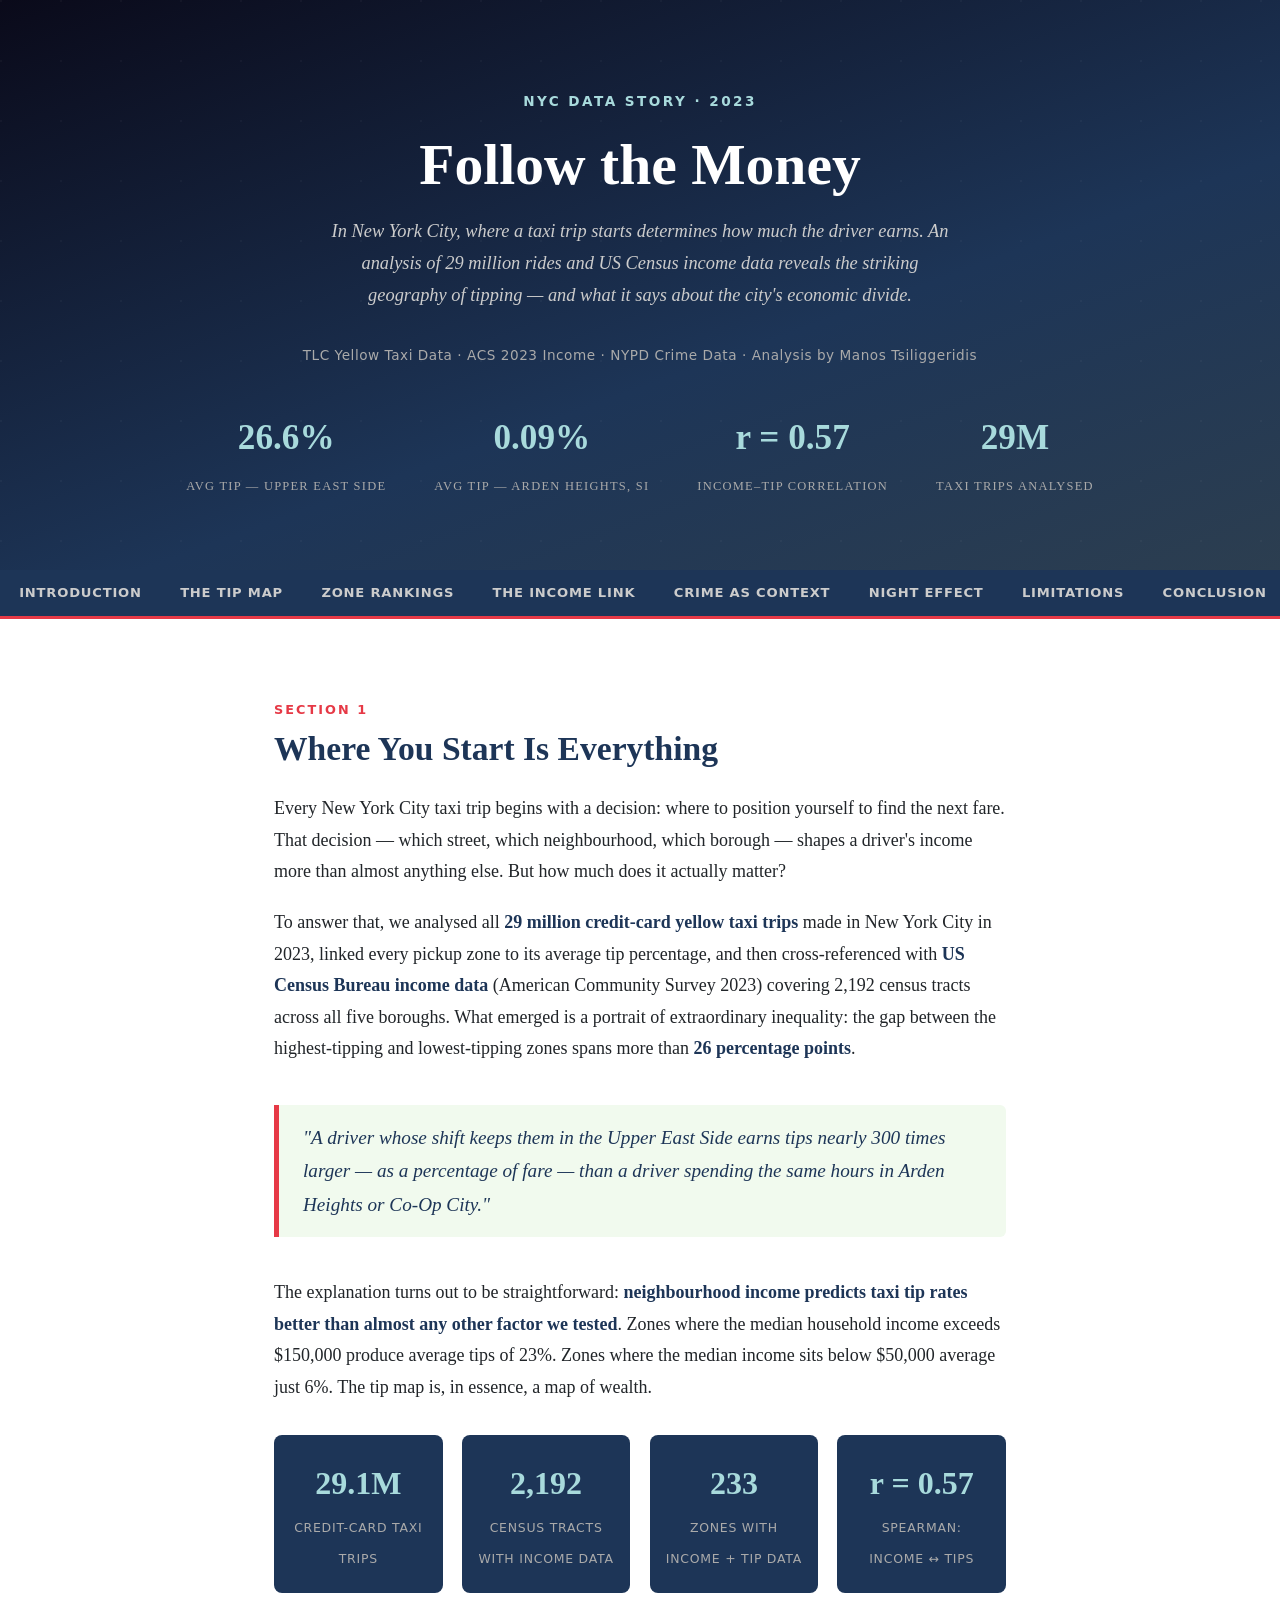
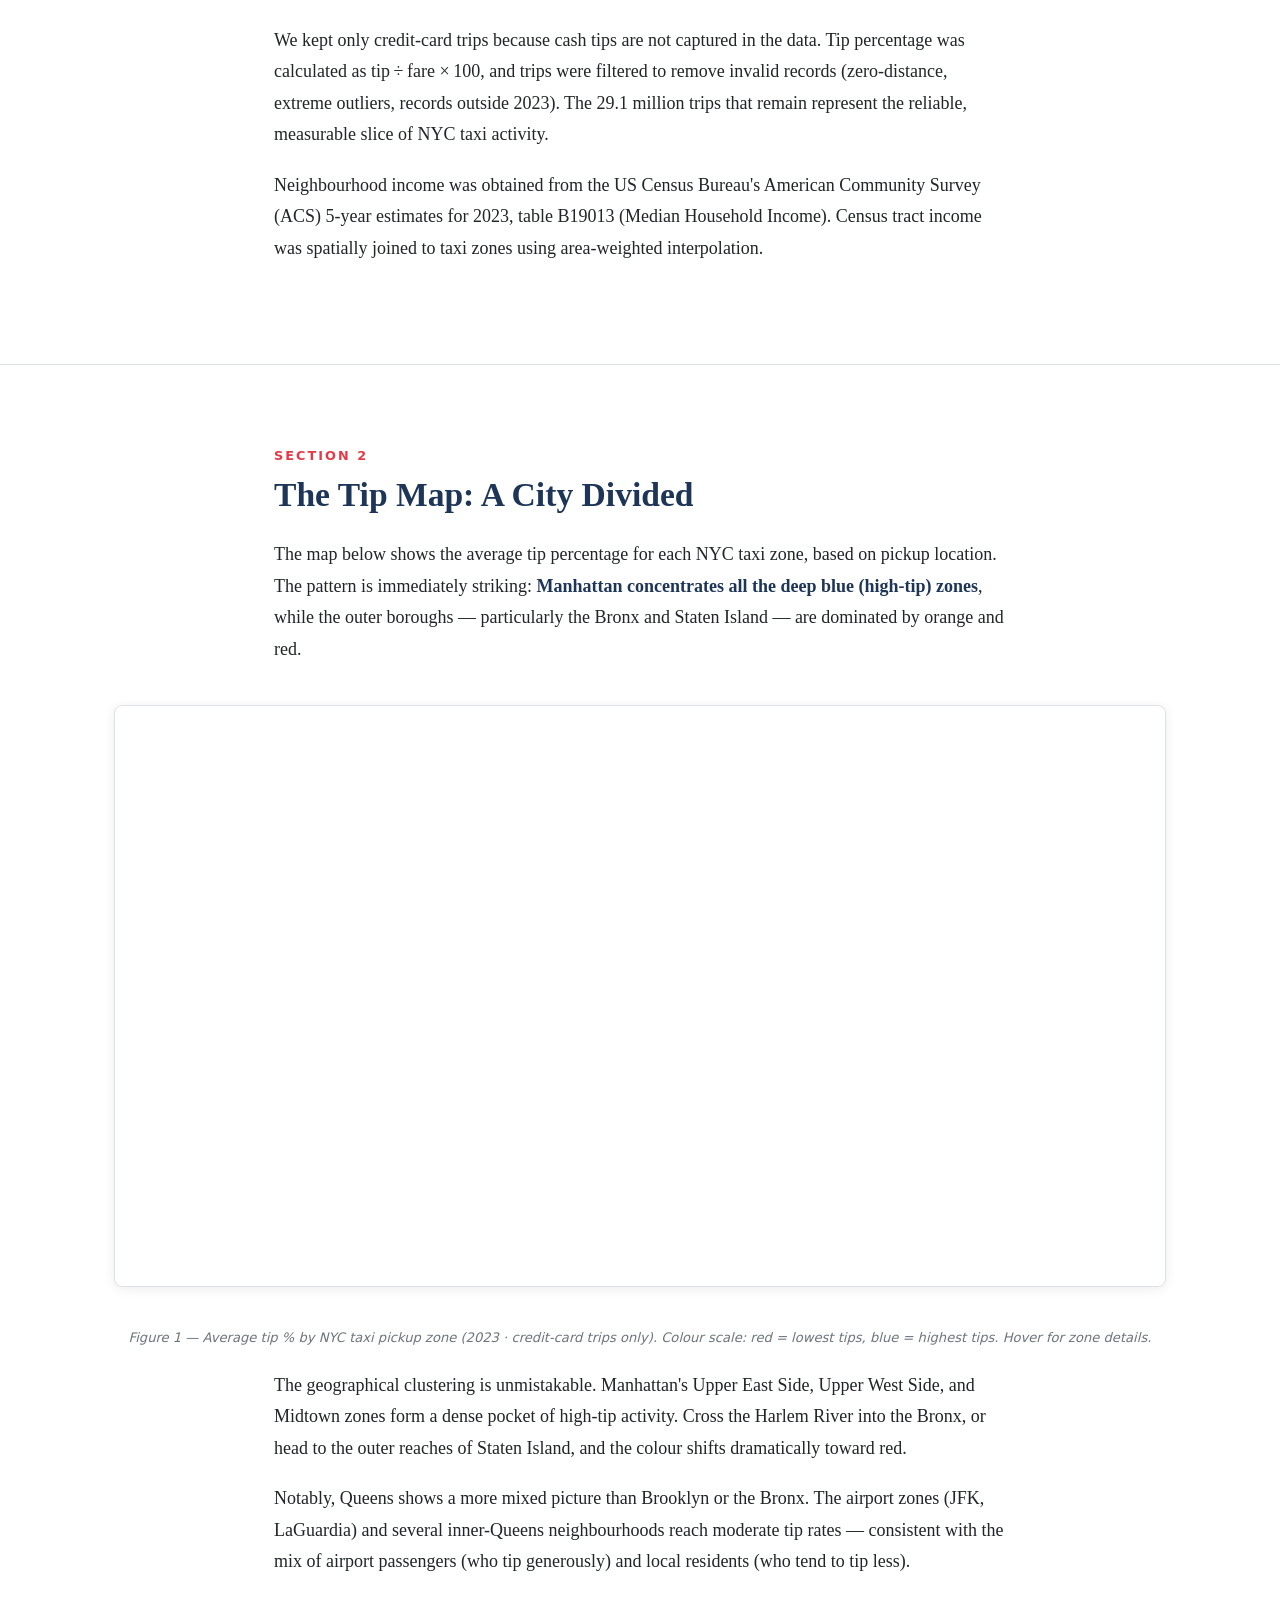
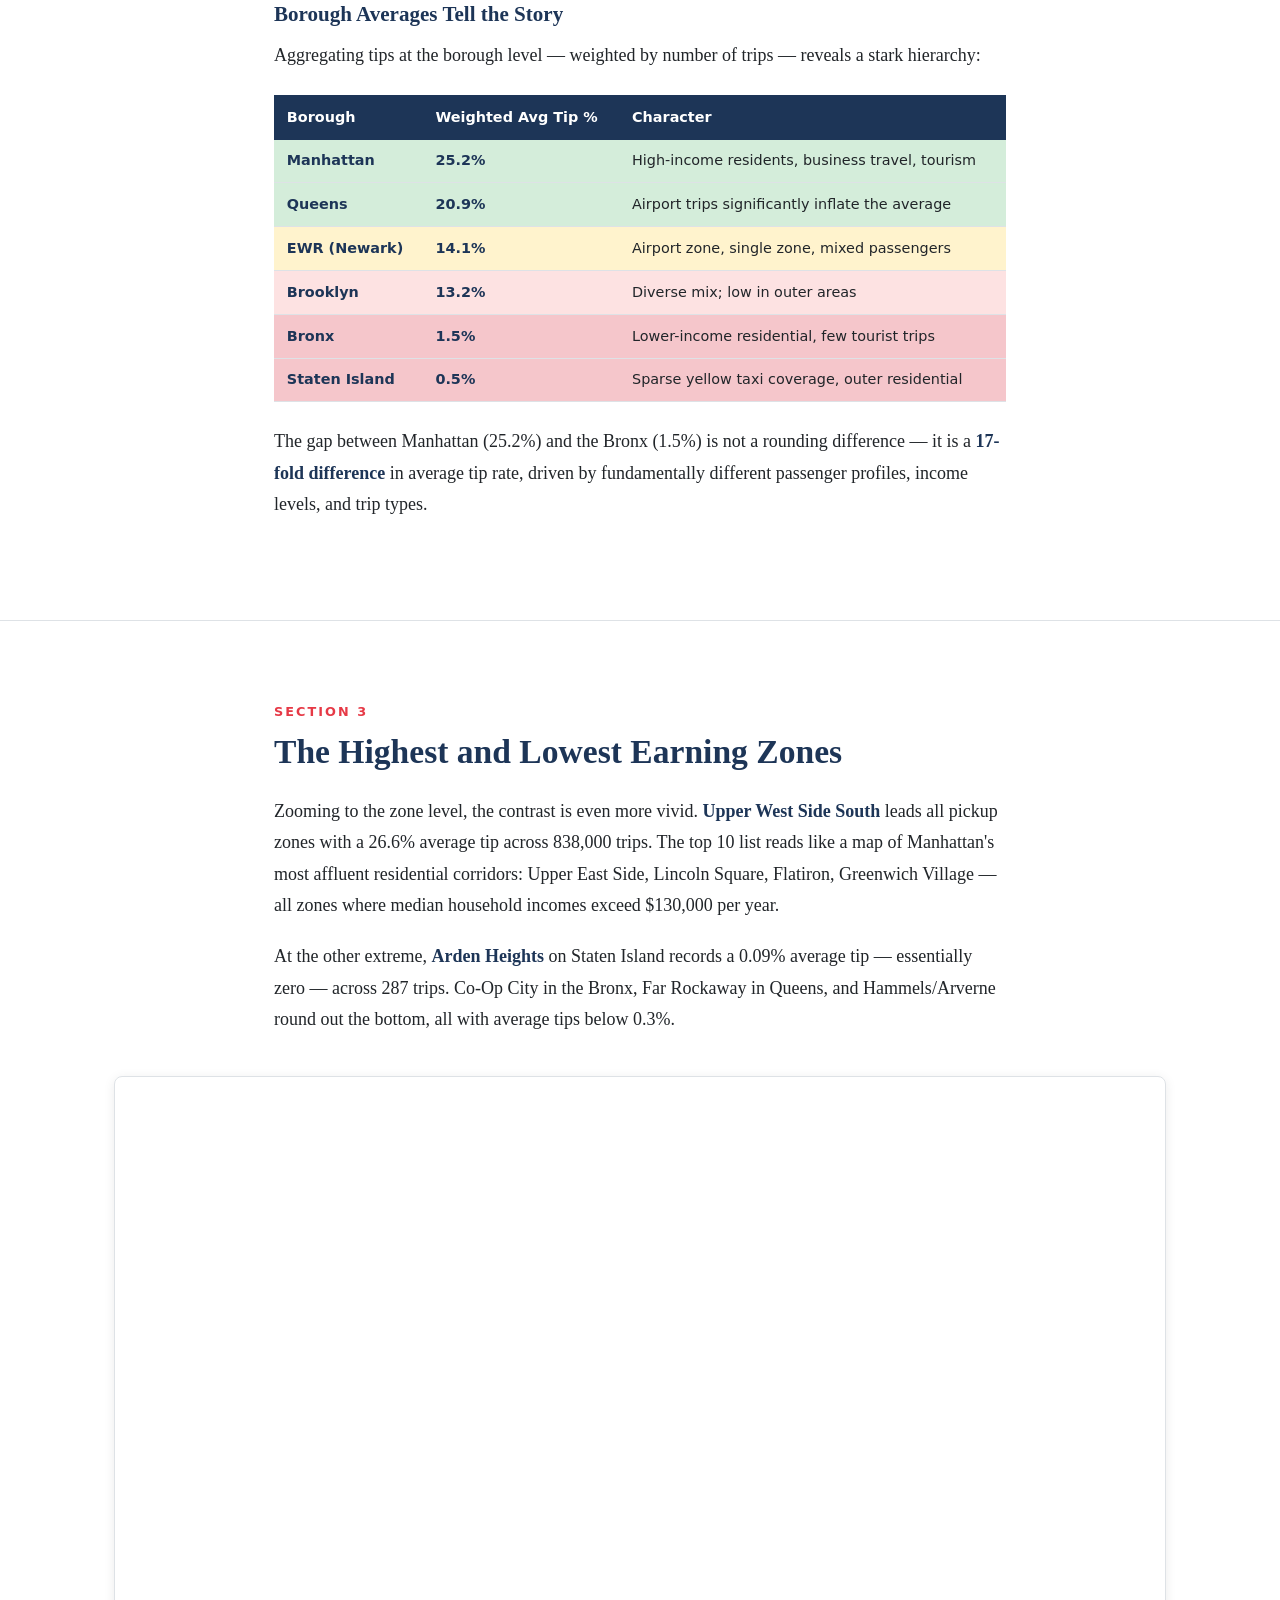
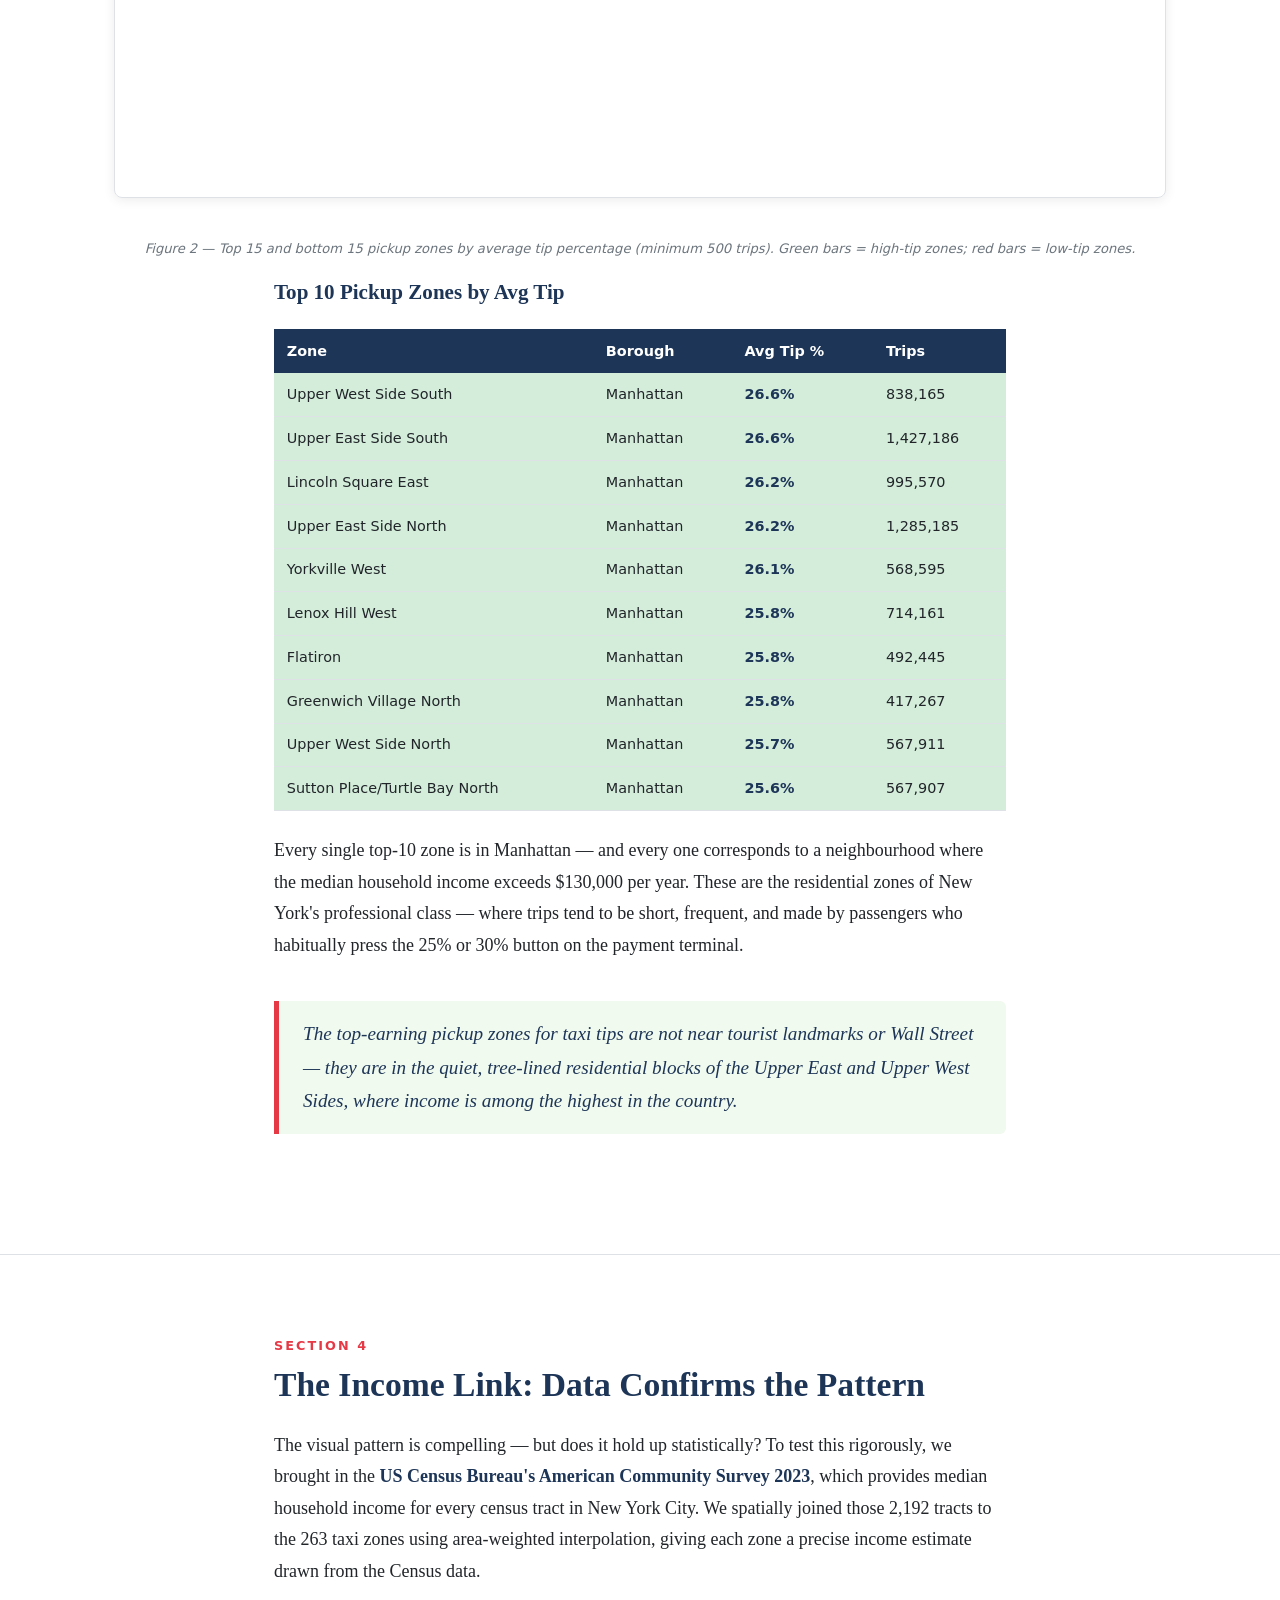
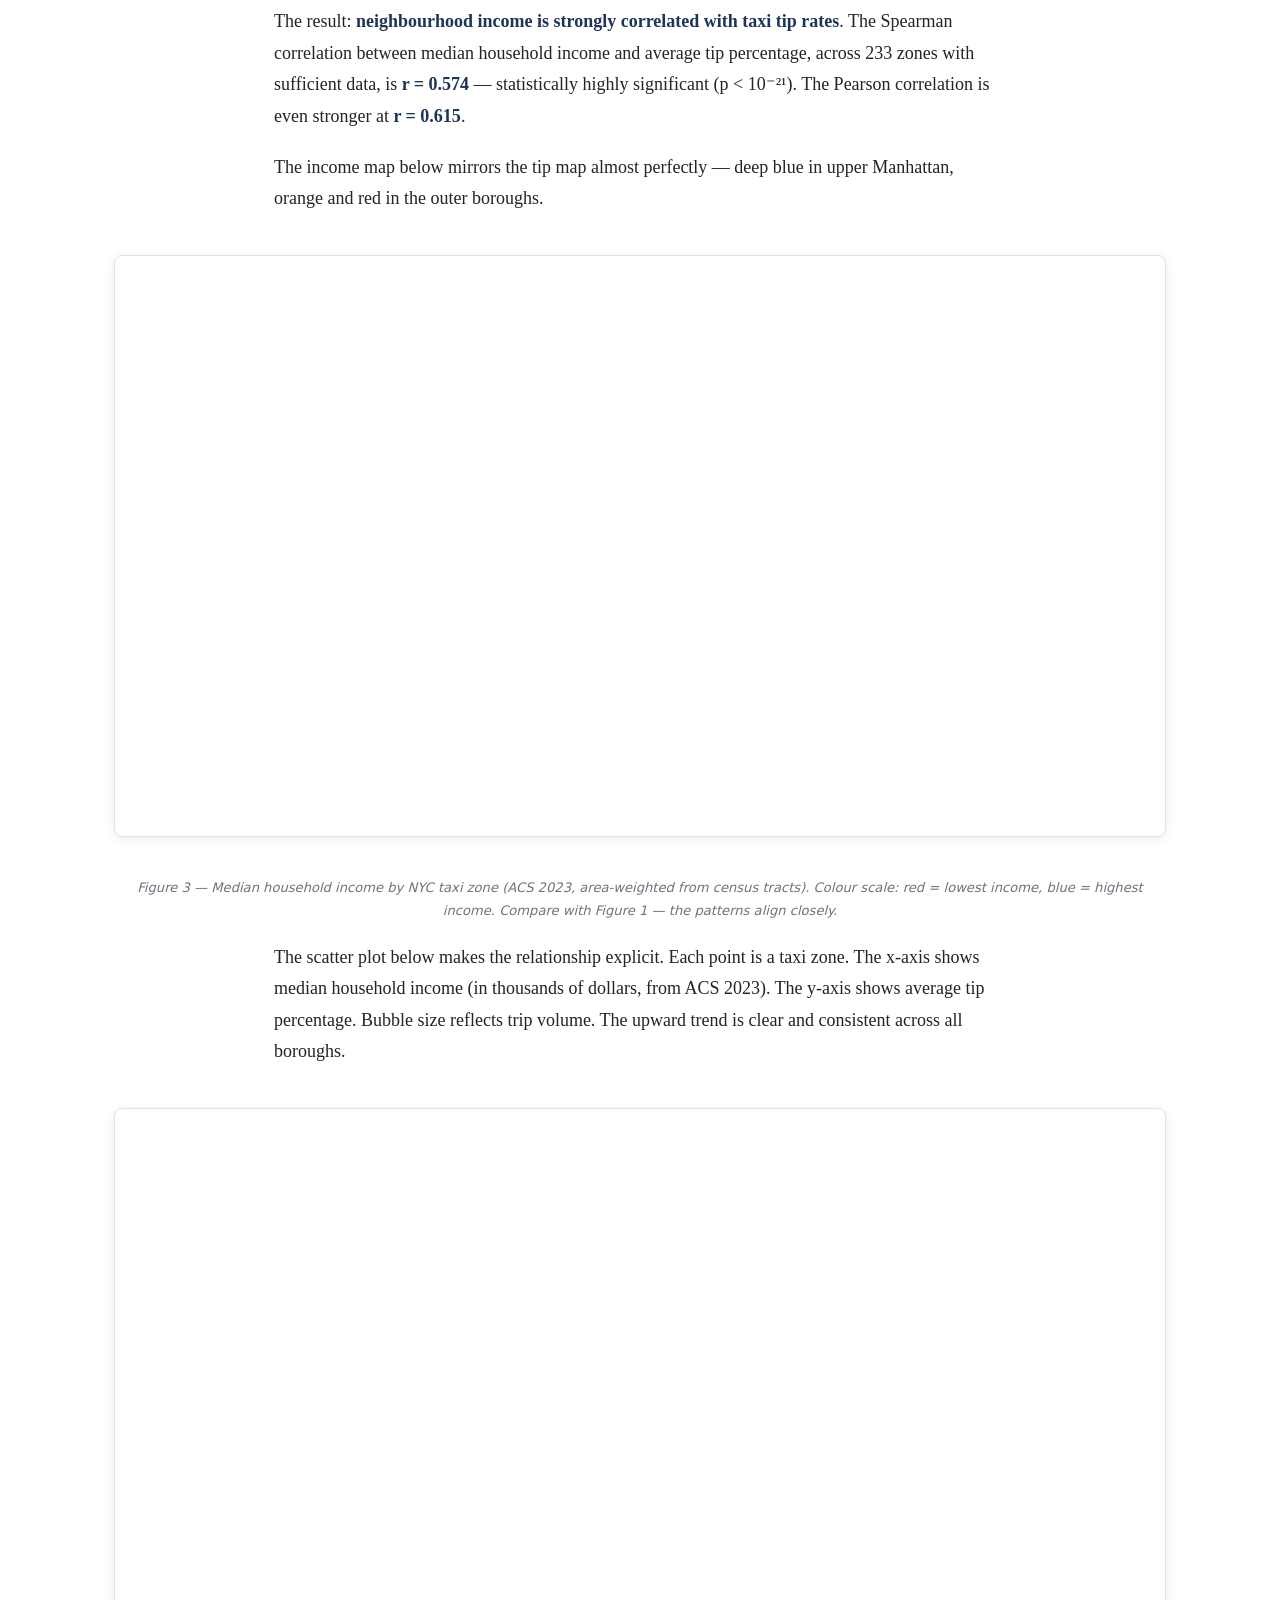
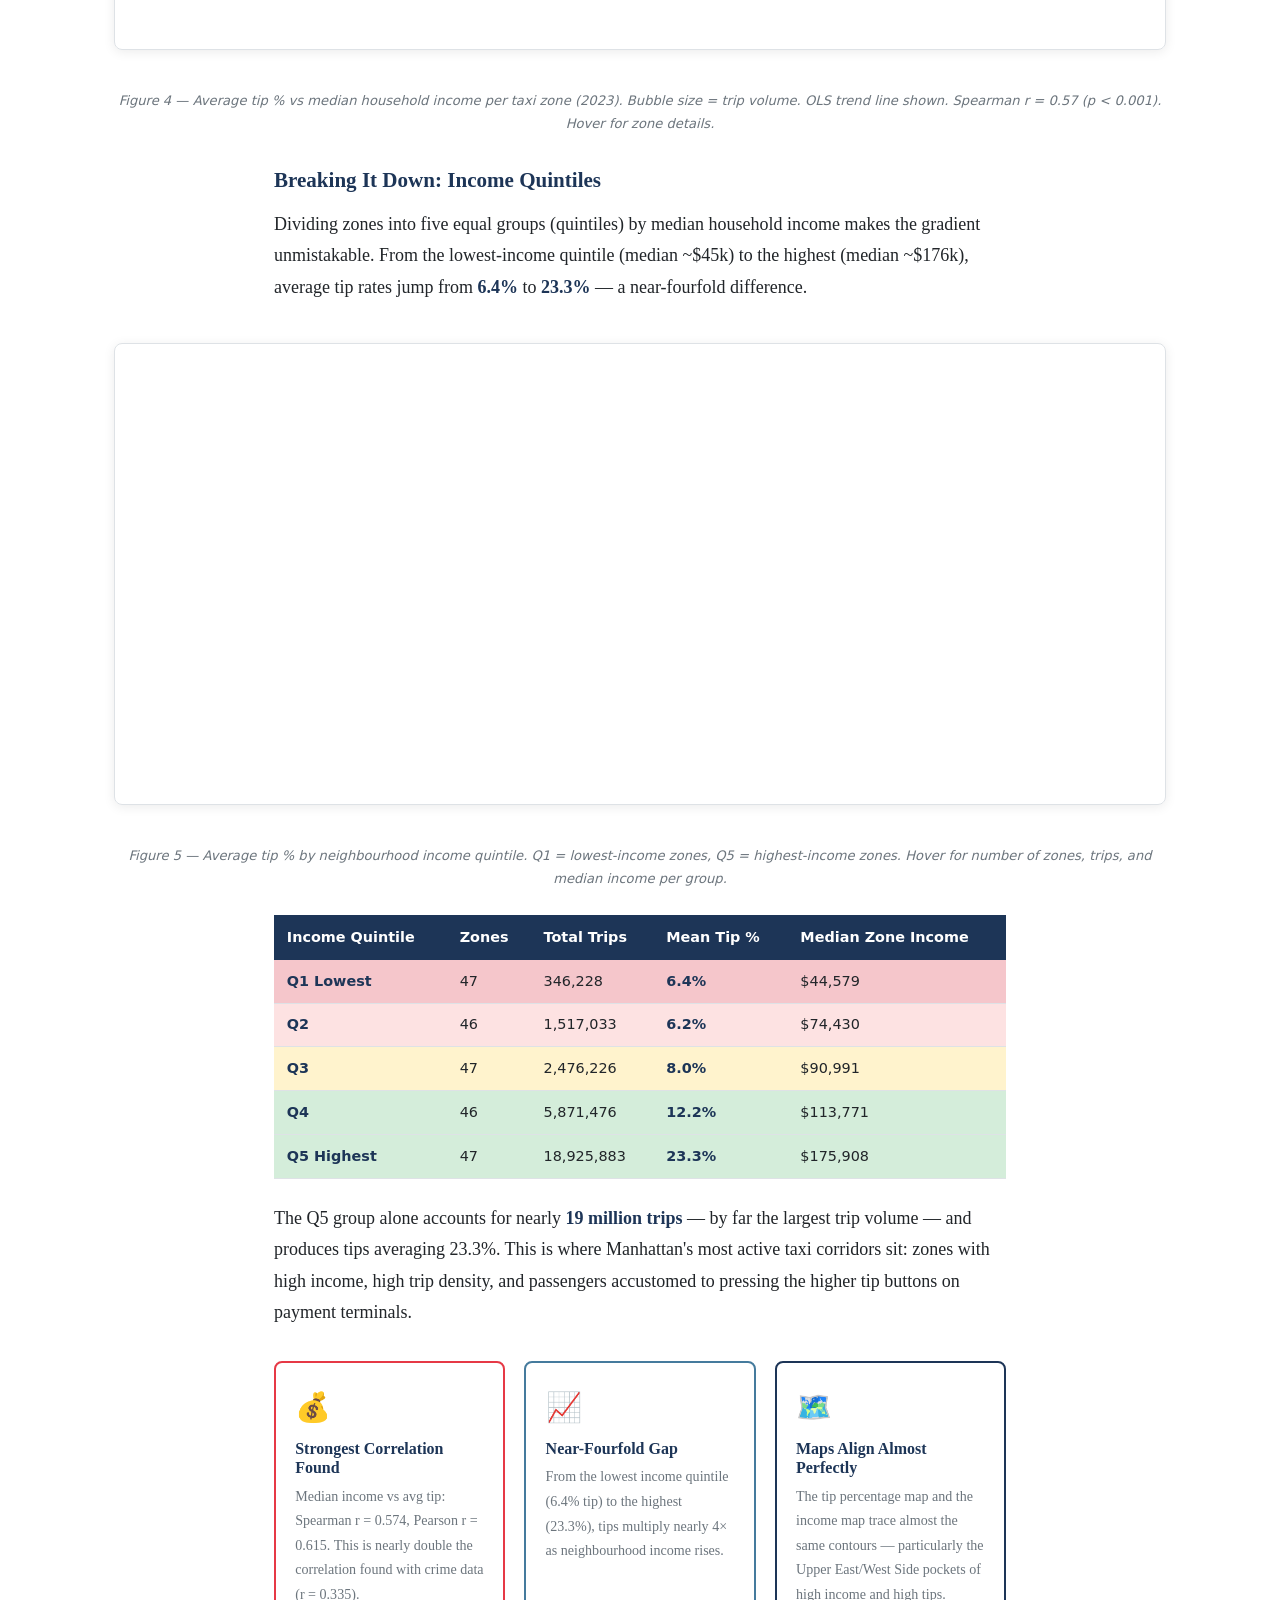
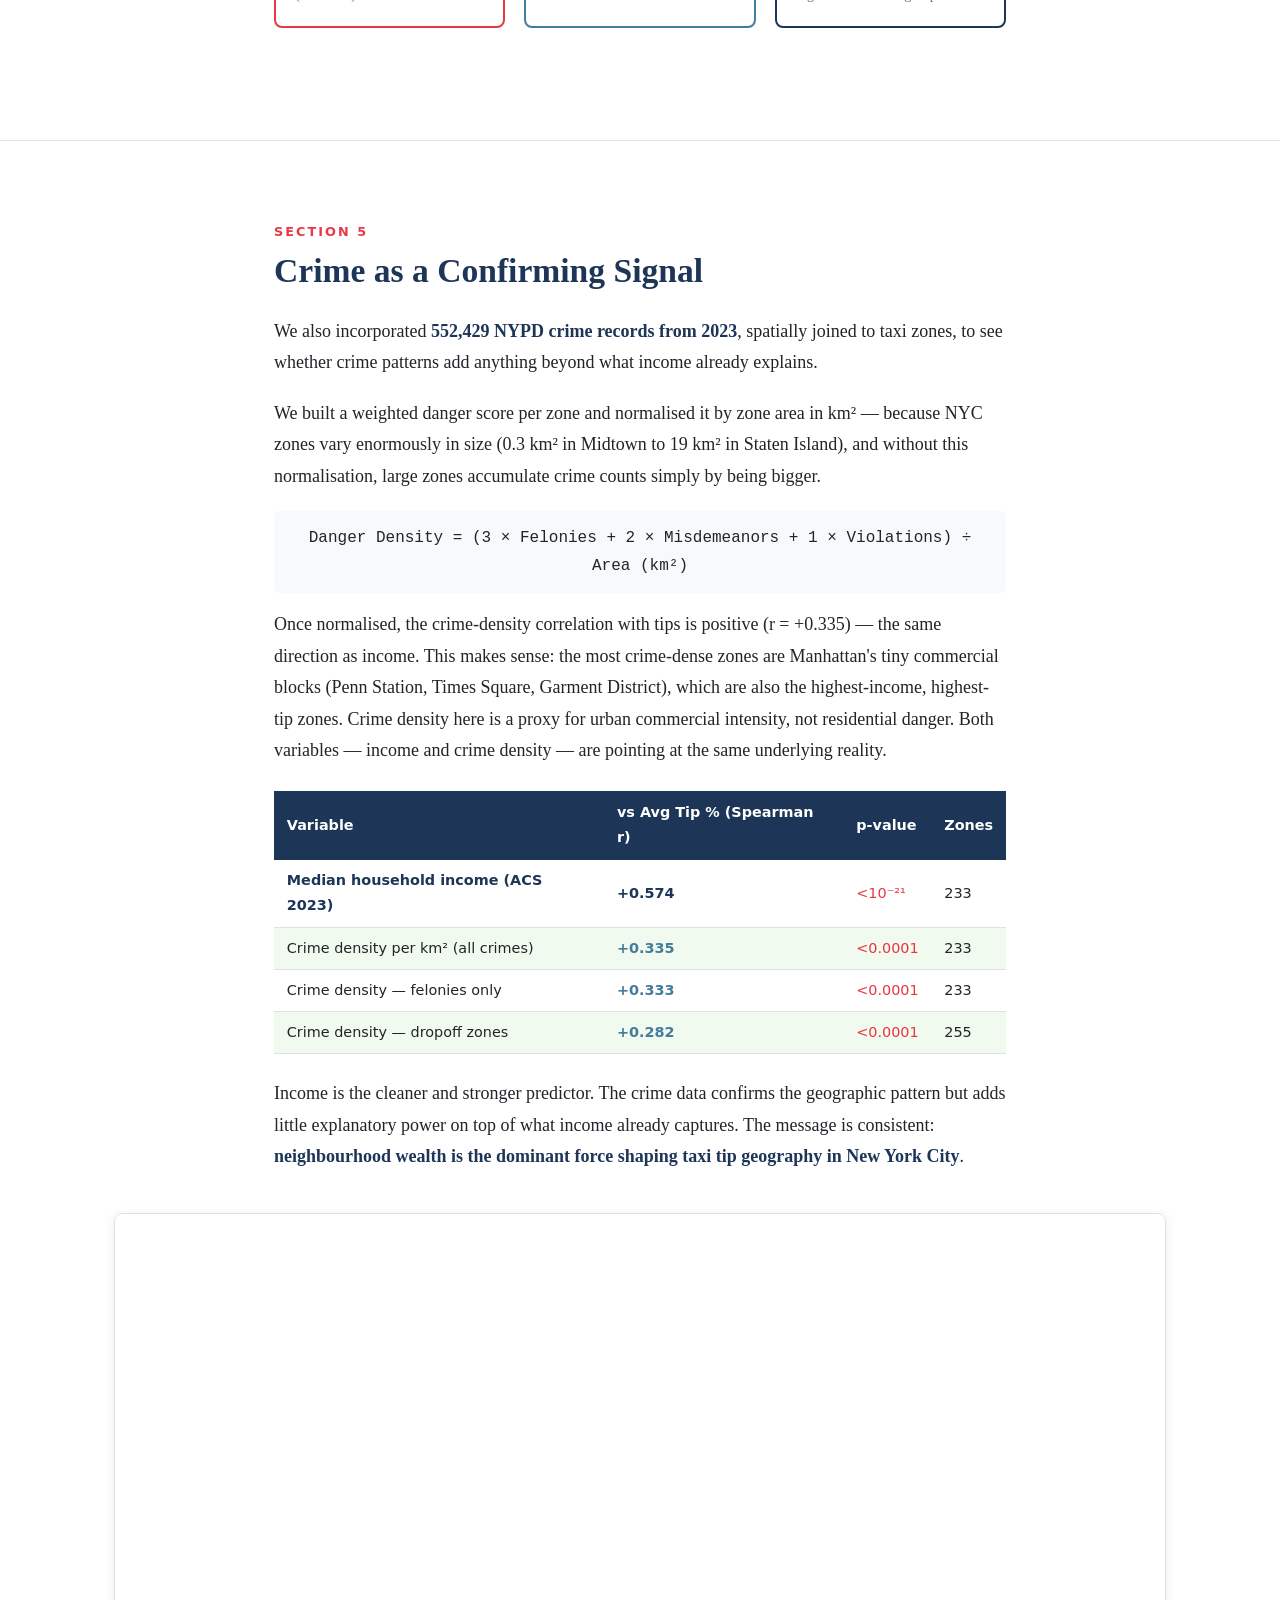
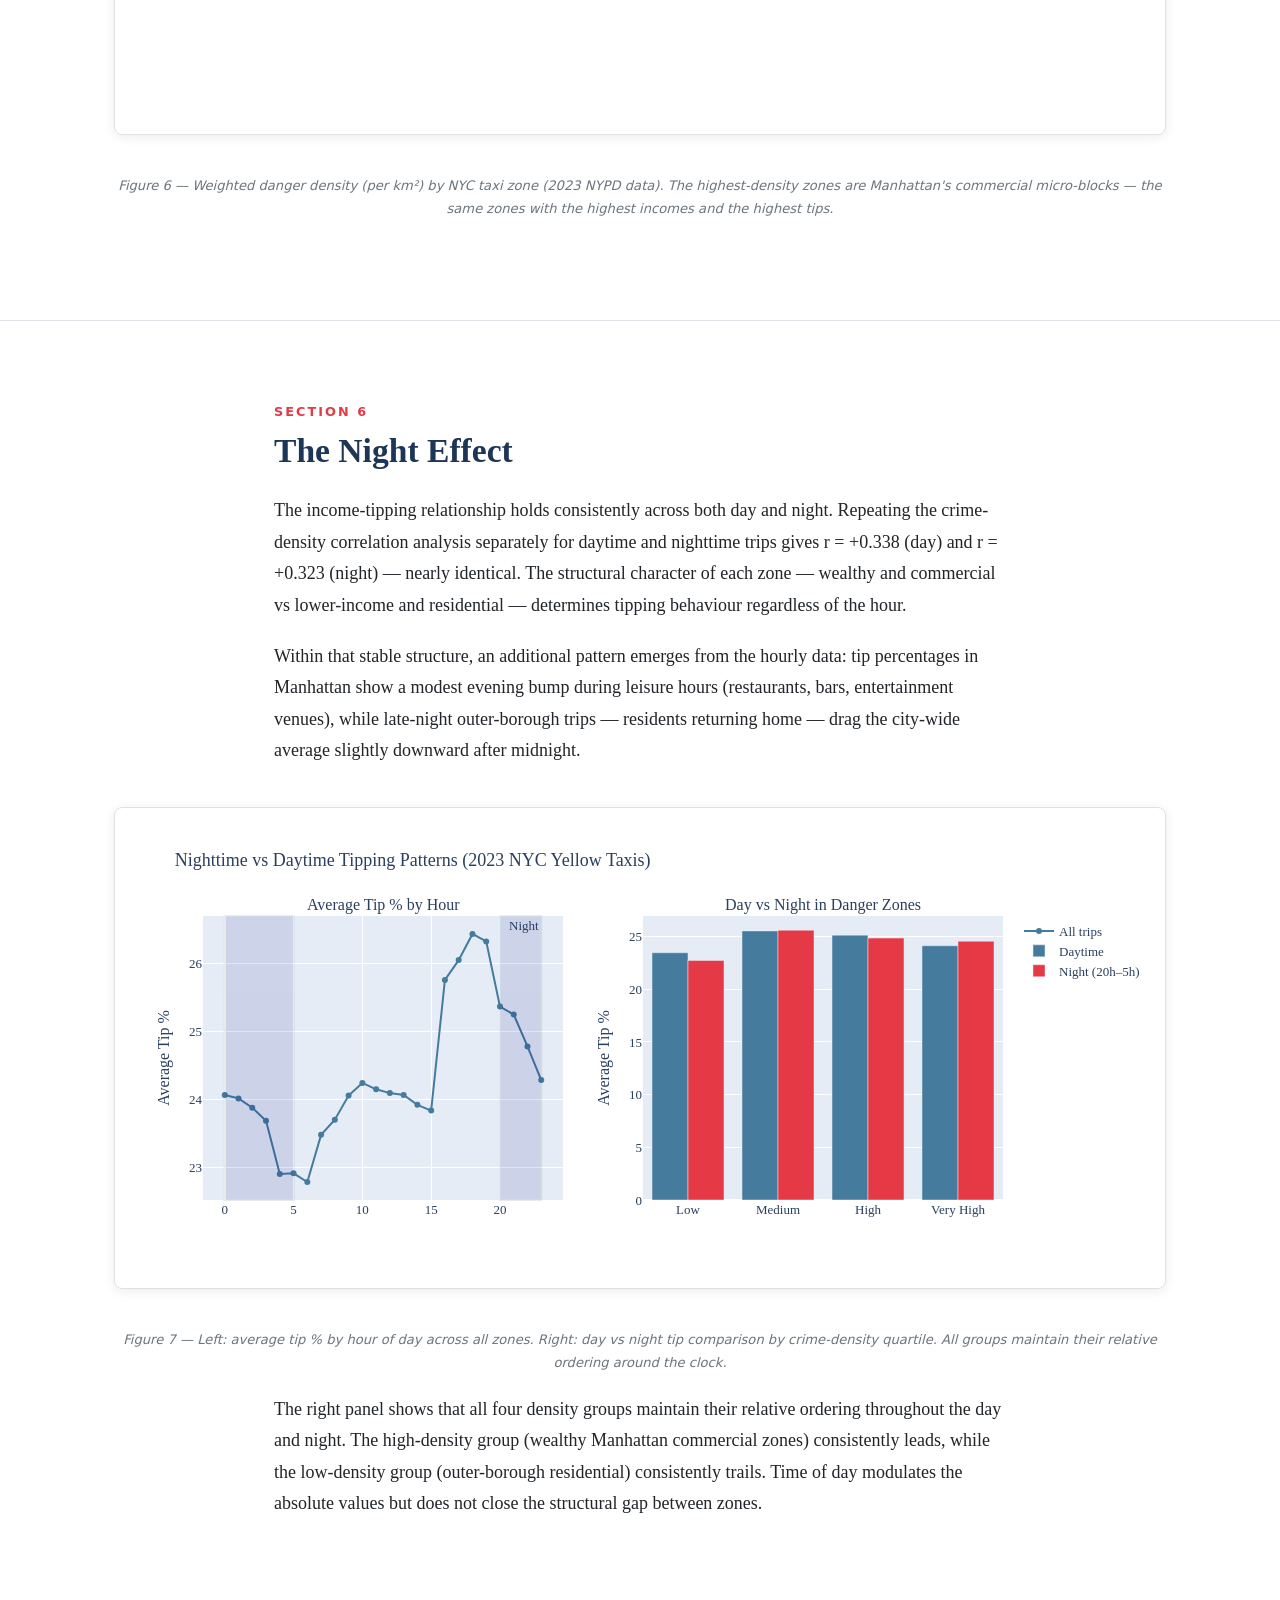
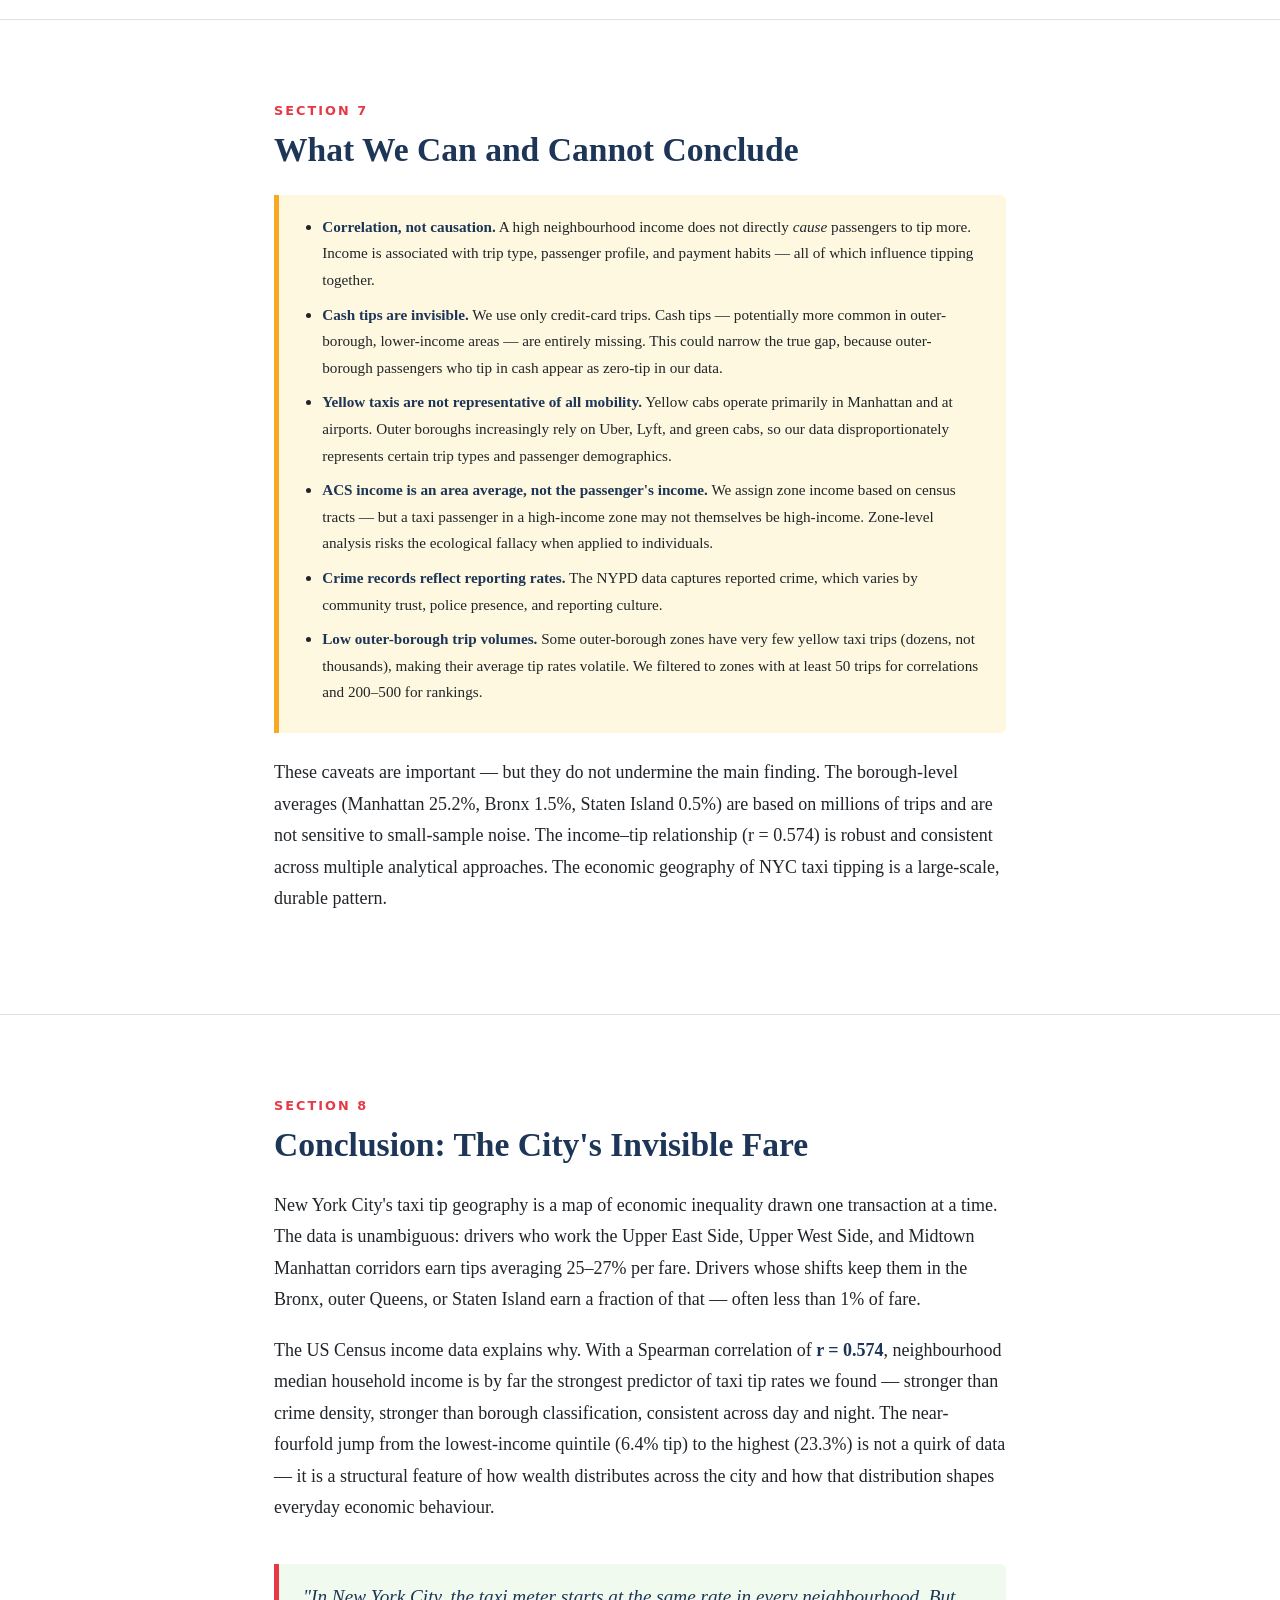
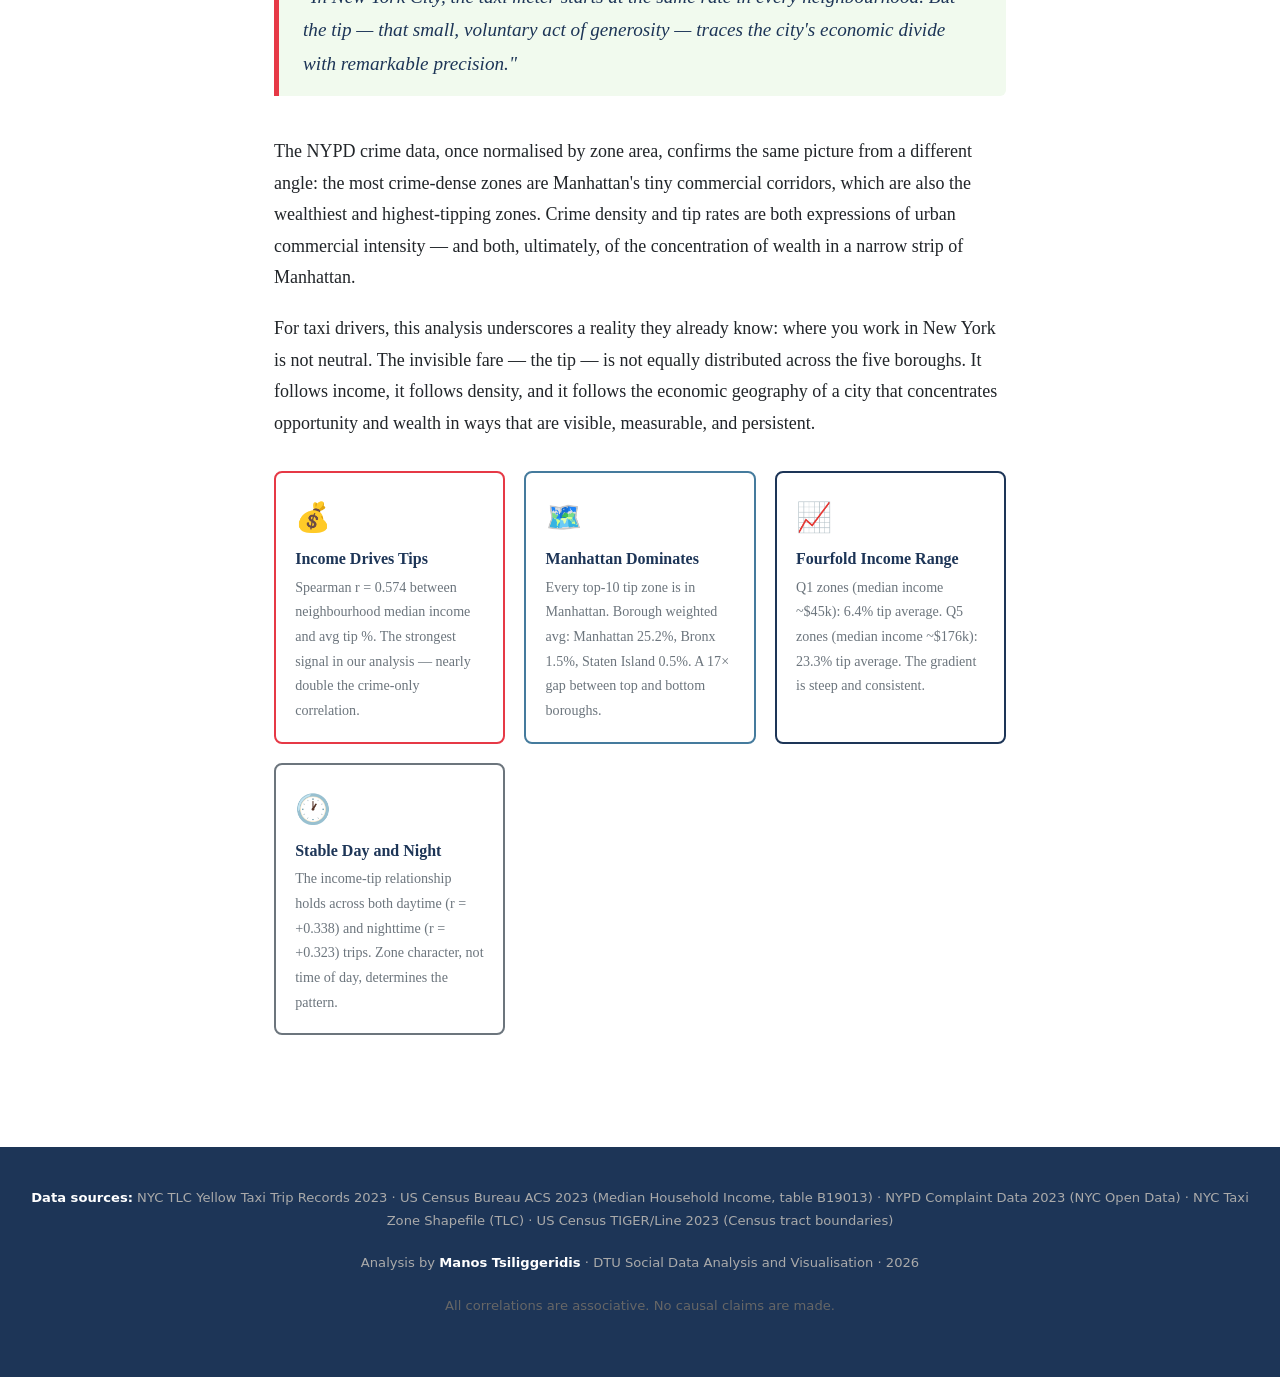
==== index.html @ 26908351 "finishing" ====
<!DOCTYPE html>
<html lang="en">
<head>
  <meta charset="UTF-8">
  <meta name="viewport" content="width=device-width, initial-scale=1.0">
  <title>Follow the Money — NYC Taxi Tip Geography 2023</title>
  <link rel="stylesheet" href="style.css">
</head>
<body>

<!-- ══ HERO ══════════════════════════════════════════════════════════ -->
<header class="hero">
  <p class="hero-kicker">NYC Data Story · 2023</p>
  <h1>Follow the Money</h1>
  <p class="subtitle">
    In New York City, where a taxi trip starts determines how much the driver earns.
    An analysis of 29 million rides and US Census income data reveals the striking
    geography of tipping — and what it says about the city's economic divide.
  </p>
  <p class="hero-meta">TLC Yellow Taxi Data · ACS 2023 Income · NYPD Crime Data · Analysis by Manos Tsiliggeridis</p>

  <div class="hero-stats">
    <div class="hero-stat">
      <span class="num">26.6%</span>
      <span class="lbl">Avg tip — Upper East Side</span>
    </div>
    <div class="hero-stat">
      <span class="num">0.09%</span>
      <span class="lbl">Avg tip — Arden Heights, SI</span>
    </div>
    <div class="hero-stat">
      <span class="num">r = 0.57</span>
      <span class="lbl">Income–tip correlation</span>
    </div>
    <div class="hero-stat">
      <span class="num">29M</span>
      <span class="lbl">Taxi trips analysed</span>
    </div>
  </div>
</header>

<!-- ══ NAVIGATION ════════════════════════════════════════════════════ -->
<nav>
  <a href="#intro">Introduction</a>
  <a href="#tipmap">The Tip Map</a>
  <a href="#rankings">Zone Rankings</a>
  <a href="#income">The Income Link</a>
  <a href="#crime">Crime as Context</a>
  <a href="#night">Night Effect</a>
  <a href="#caveats">Limitations</a>
  <a href="#conclusion">Conclusion</a>
</nav>

<!-- ══ SECTION 1 · INTRODUCTION ══════════════════════════════════════ -->
<section id="intro">
  <div class="container">
    <p class="section-label">Section 1</p>
    <h2 class="section-title">Where You Start Is Everything</h2>

    <p>
      Every New York City taxi trip begins with a decision: where to position
      yourself to find the next fare. That decision — which street, which
      neighbourhood, which borough — shapes a driver's income more than almost
      anything else. But how much does it actually matter?
    </p>
    <p>
      To answer that, we analysed all <strong>29 million credit-card yellow
      taxi trips</strong> made in New York City in 2023, linked every pickup
      zone to its average tip percentage, and then cross-referenced with
      <strong>US Census Bureau income data</strong> (American Community Survey 2023)
      covering 2,192 census tracts across all five boroughs. What emerged is
      a portrait of extraordinary inequality: the gap between the highest-tipping
      and lowest-tipping zones spans more than <strong>26 percentage points</strong>.
    </p>

    <div class="pullquote">
      "A driver whose shift keeps them in the Upper East Side earns tips nearly
      300 times larger — as a percentage of fare — than a driver spending the
      same hours in Arden Heights or Co-Op City."
    </div>

    <p>
      The explanation turns out to be straightforward: <strong>neighbourhood
      income predicts taxi tip rates better than almost any other factor we
      tested</strong>. Zones where the median household income exceeds $150,000
      produce average tips of 23%. Zones where the median income sits below
      $50,000 average just 6%. The tip map is, in essence, a map of wealth.
    </p>

    <div class="stat-row">
      <div class="stat-card">
        <span class="val">29.1M</span>
        <span class="desc">Credit-card taxi trips</span>
      </div>
      <div class="stat-card">
        <span class="val">2,192</span>
        <span class="desc">Census tracts with income data</span>
      </div>
      <div class="stat-card">
        <span class="val">233</span>
        <span class="desc">Zones with income + tip data</span>
      </div>
      <div class="stat-card">
        <span class="val">r = 0.57</span>
        <span class="desc">Spearman: income ↔ tips</span>
      </div>
    </div>

    <p>
      We kept only credit-card trips because cash tips are not captured in
      the data. Tip percentage was calculated as tip&thinsp;÷&thinsp;fare ×&thinsp;100,
      and trips were filtered to remove invalid records (zero-distance, extreme
      outliers, records outside 2023). The 29.1 million trips that remain
      represent the reliable, measurable slice of NYC taxi activity.
    </p>
    <p>
      Neighbourhood income was obtained from the US Census Bureau's American
      Community Survey (ACS) 5-year estimates for 2023, table B19013 (Median
      Household Income). Census tract income was spatially joined to taxi zones
      using area-weighted interpolation.
    </p>
  </div>
</section>

<!-- ══ SECTION 2 · THE TIP MAP ════════════════════════════════════════ -->
<section id="tipmap">
  <div class="container">
    <p class="section-label">Section 2</p>
    <h2 class="section-title">The Tip Map: A City Divided</h2>

    <p>
      The map below shows the average tip percentage for each NYC taxi zone,
      based on pickup location. The pattern is immediately striking:
      <strong>Manhattan concentrates all the deep blue (high-tip) zones</strong>,
      while the outer boroughs — particularly the Bronx and Staten Island —
      are dominated by orange and red.
    </p>
  </div>

  <div class="wide-container">
    <div class="viz-wrap">
      <iframe src="visualizations/tip_pct_map.html" height="580" loading="lazy"></iframe>
    </div>
    <p class="viz-caption">
      Figure 1 — Average tip % by NYC taxi pickup zone (2023 · credit-card trips only).
      Colour scale: red = lowest tips, blue = highest tips. Hover for zone details.
    </p>
  </div>

  <div class="container">
    <p>
      The geographical clustering is unmistakable. Manhattan's Upper East Side,
      Upper West Side, and Midtown zones form a dense pocket of high-tip
      activity. Cross the Harlem River into the Bronx, or head to the outer
      reaches of Staten Island, and the colour shifts dramatically toward red.
    </p>
    <p>
      Notably, Queens shows a more mixed picture than Brooklyn or the Bronx.
      The airport zones (JFK, LaGuardia) and several inner-Queens neighbourhoods
      reach moderate tip rates — consistent with the mix of airport passengers
      (who tip generously) and local residents (who tend to tip less).
    </p>

    <h3 style="color:var(--navy); margin: 1.5rem 0 0.8rem;">Borough Averages Tell the Story</h3>
    <p>
      Aggregating tips at the borough level — weighted by number of trips —
      reveals a stark hierarchy:
    </p>

    <table class="bucket-table">
      <thead>
        <tr>
          <th>Borough</th>
          <th>Weighted Avg Tip %</th>
          <th>Character</th>
        </tr>
      </thead>
      <tbody>
        <tr class="danger-low">
          <td><strong>Manhattan</strong></td>
          <td><strong>25.2%</strong></td>
          <td>High-income residents, business travel, tourism</td>
        </tr>
        <tr class="danger-low">
          <td><strong>Queens</strong></td>
          <td><strong>20.9%</strong></td>
          <td>Airport trips significantly inflate the average</td>
        </tr>
        <tr class="danger-med">
          <td><strong>EWR (Newark)</strong></td>
          <td><strong>14.1%</strong></td>
          <td>Airport zone, single zone, mixed passengers</td>
        </tr>
        <tr class="danger-high">
          <td><strong>Brooklyn</strong></td>
          <td><strong>13.2%</strong></td>
          <td>Diverse mix; low in outer areas</td>
        </tr>
        <tr class="danger-vhigh">
          <td><strong>Bronx</strong></td>
          <td><strong>1.5%</strong></td>
          <td>Lower-income residential, few tourist trips</td>
        </tr>
        <tr class="danger-vhigh">
          <td><strong>Staten Island</strong></td>
          <td><strong>0.5%</strong></td>
          <td>Sparse yellow taxi coverage, outer residential</td>
        </tr>
      </tbody>
    </table>

    <p>
      The gap between Manhattan (25.2%) and the Bronx (1.5%) is not a rounding
      difference — it is a <strong>17-fold difference</strong> in average tip
      rate, driven by fundamentally different passenger profiles, income levels,
      and trip types.
    </p>
  </div>
</section>

<!-- ══ SECTION 3 · ZONE RANKINGS ══════════════════════════════════════ -->
<section id="rankings">
  <div class="container">
    <p class="section-label">Section 3</p>
    <h2 class="section-title">The Highest and Lowest Earning Zones</h2>

    <p>
      Zooming to the zone level, the contrast is even more vivid.
      <strong>Upper West Side South</strong> leads all pickup zones with a
      26.6% average tip across 838,000 trips. The top 10 list reads like
      a map of Manhattan's most affluent residential corridors:
      Upper East Side, Lincoln Square, Flatiron, Greenwich Village — all
      zones where median household incomes exceed $130,000 per year.
    </p>
    <p>
      At the other extreme, <strong>Arden Heights</strong> on Staten Island
      records a 0.09% average tip — essentially zero — across 287 trips.
      Co-Op City in the Bronx, Far Rockaway in Queens, and Hammels/Arverne
      round out the bottom, all with average tips below 0.3%.
    </p>
  </div>

  <div class="wide-container">
    <div class="viz-wrap">
      <iframe src="visualizations/zone_tip_ranking.html" height="720" loading="lazy"></iframe>
    </div>
    <p class="viz-caption">
      Figure 2 — Top 15 and bottom 15 pickup zones by average tip percentage
      (minimum 500 trips). Green bars = high-tip zones; red bars = low-tip zones.
    </p>
  </div>

  <div class="container">
    <h3 style="color:var(--navy); margin-bottom:1rem;">Top 10 Pickup Zones by Avg Tip</h3>
    <table class="bucket-table">
      <thead>
        <tr>
          <th>Zone</th>
          <th>Borough</th>
          <th>Avg Tip %</th>
          <th>Trips</th>
        </tr>
      </thead>
      <tbody>
        <tr class="danger-low"><td>Upper West Side South</td><td>Manhattan</td><td><strong>26.6%</strong></td><td>838,165</td></tr>
        <tr class="danger-low"><td>Upper East Side South</td><td>Manhattan</td><td><strong>26.6%</strong></td><td>1,427,186</td></tr>
        <tr class="danger-low"><td>Lincoln Square East</td><td>Manhattan</td><td><strong>26.2%</strong></td><td>995,570</td></tr>
        <tr class="danger-low"><td>Upper East Side North</td><td>Manhattan</td><td><strong>26.2%</strong></td><td>1,285,185</td></tr>
        <tr class="danger-low"><td>Yorkville West</td><td>Manhattan</td><td><strong>26.1%</strong></td><td>568,595</td></tr>
        <tr class="danger-low"><td>Lenox Hill West</td><td>Manhattan</td><td><strong>25.8%</strong></td><td>714,161</td></tr>
        <tr class="danger-low"><td>Flatiron</td><td>Manhattan</td><td><strong>25.8%</strong></td><td>492,445</td></tr>
        <tr class="danger-low"><td>Greenwich Village North</td><td>Manhattan</td><td><strong>25.8%</strong></td><td>417,267</td></tr>
        <tr class="danger-low"><td>Upper West Side North</td><td>Manhattan</td><td><strong>25.7%</strong></td><td>567,911</td></tr>
        <tr class="danger-low"><td>Sutton Place/Turtle Bay North</td><td>Manhattan</td><td><strong>25.6%</strong></td><td>567,907</td></tr>
      </tbody>
    </table>

    <p style="margin-top:1.5rem;">
      Every single top-10 zone is in Manhattan — and every one corresponds to
      a neighbourhood where the median household income exceeds $130,000 per year.
      These are the residential zones of New York's professional class —
      where trips tend to be short, frequent, and made by passengers who
      habitually press the 25% or 30% button on the payment terminal.
    </p>

    <div class="pullquote">
      The top-earning pickup zones for taxi tips are not near tourist landmarks
      or Wall Street — they are in the quiet, tree-lined residential blocks of
      the Upper East and Upper West Sides, where income is among the highest in
      the country.
    </div>
  </div>
</section>

<!-- ══ SECTION 4 · THE INCOME LINK ═══════════════════════════════════ -->
<section id="income">
  <div class="container">
    <p class="section-label">Section 4</p>
    <h2 class="section-title">The Income Link: Data Confirms the Pattern</h2>

    <p>
      The visual pattern is compelling — but does it hold up statistically?
      To test this rigorously, we brought in the <strong>US Census Bureau's
      American Community Survey 2023</strong>, which provides median household
      income for every census tract in New York City. We spatially joined those
      2,192 tracts to the 263 taxi zones using area-weighted interpolation,
      giving each zone a precise income estimate drawn from the Census data.
    </p>
    <p>
      The result: <strong>neighbourhood income is strongly correlated with
      taxi tip rates</strong>. The Spearman correlation between median
      household income and average tip percentage, across 233 zones with
      sufficient data, is <strong>r = 0.574</strong> — statistically highly
      significant (p &lt; 10⁻²¹). The Pearson correlation is even stronger
      at <strong>r = 0.615</strong>.
    </p>

    <p>
      The income map below mirrors the tip map almost perfectly — deep blue
      in upper Manhattan, orange and red in the outer boroughs.
    </p>
  </div>

  <div class="wide-container">
    <div class="viz-wrap">
      <iframe src="visualizations/income_map.html" height="580" loading="lazy"></iframe>
    </div>
    <p class="viz-caption">
      Figure 3 — Median household income by NYC taxi zone (ACS 2023, area-weighted from
      census tracts). Colour scale: red = lowest income, blue = highest income.
      Compare with Figure 1 — the patterns align closely.
    </p>
  </div>

  <div class="container">
    <p>
      The scatter plot below makes the relationship explicit. Each point is a
      taxi zone. The x-axis shows median household income (in thousands of dollars,
      from ACS 2023). The y-axis shows average tip percentage. Bubble size reflects
      trip volume. The upward trend is clear and consistent across all boroughs.
    </p>
  </div>

  <div class="wide-container">
    <div class="viz-wrap">
      <iframe src="visualizations/income_vs_tips_scatter.html" height="540" loading="lazy"></iframe>
    </div>
    <p class="viz-caption">
      Figure 4 — Average tip % vs median household income per taxi zone (2023).
      Bubble size = trip volume. OLS trend line shown. Spearman r = 0.57 (p &lt; 0.001).
      Hover for zone details.
    </p>
  </div>

  <div class="container">
    <h3 style="color:var(--navy); margin: 2rem 0 1rem;">Breaking It Down: Income Quintiles</h3>
    <p>
      Dividing zones into five equal groups (quintiles) by median household income
      makes the gradient unmistakable. From the lowest-income quintile (median ~$45k)
      to the highest (median ~$176k), average tip rates jump from <strong>6.4%</strong>
      to <strong>23.3%</strong> — a near-fourfold difference.
    </p>
  </div>

  <div class="wide-container">
    <div class="viz-wrap">
      <iframe src="visualizations/tip_by_income_group.html" height="460" loading="lazy"></iframe>
    </div>
    <p class="viz-caption">
      Figure 5 — Average tip % by neighbourhood income quintile. Q1 = lowest-income zones,
      Q5 = highest-income zones. Hover for number of zones, trips, and median income per group.
    </p>
  </div>

  <div class="container">
    <table class="bucket-table">
      <thead>
        <tr>
          <th>Income Quintile</th>
          <th>Zones</th>
          <th>Total Trips</th>
          <th>Mean Tip %</th>
          <th>Median Zone Income</th>
        </tr>
      </thead>
      <tbody>
        <tr class="danger-vhigh">
          <td><strong>Q1 Lowest</strong></td>
          <td>47</td>
          <td>346,228</td>
          <td><strong>6.4%</strong></td>
          <td>$44,579</td>
        </tr>
        <tr class="danger-high">
          <td><strong>Q2</strong></td>
          <td>46</td>
          <td>1,517,033</td>
          <td><strong>6.2%</strong></td>
          <td>$74,430</td>
        </tr>
        <tr class="danger-med">
          <td><strong>Q3</strong></td>
          <td>47</td>
          <td>2,476,226</td>
          <td><strong>8.0%</strong></td>
          <td>$90,991</td>
        </tr>
        <tr class="danger-low">
          <td><strong>Q4</strong></td>
          <td>46</td>
          <td>5,871,476</td>
          <td><strong>12.2%</strong></td>
          <td>$113,771</td>
        </tr>
        <tr class="danger-low">
          <td><strong>Q5 Highest</strong></td>
          <td>47</td>
          <td>18,925,883</td>
          <td><strong>23.3%</strong></td>
          <td>$175,908</td>
        </tr>
      </tbody>
    </table>

    <p style="margin-top:1rem;">
      The Q5 group alone accounts for nearly <strong>19 million trips</strong> —
      by far the largest trip volume — and produces tips averaging 23.3%.
      This is where Manhattan's most active taxi corridors sit: zones with
      high income, high trip density, and passengers accustomed to pressing
      the higher tip buttons on payment terminals.
    </p>

    <div class="findings-grid" style="margin-top:2rem;">
      <div class="finding-card" style="border-color:var(--red);">
        <div class="icon">💰</div>
        <h4>Strongest Correlation Found</h4>
        <p>Median income vs avg tip: Spearman r = 0.574, Pearson r = 0.615. This is nearly double the correlation found with crime data (r = 0.335).</p>
      </div>
      <div class="finding-card" style="border-color:var(--blue);">
        <div class="icon">📈</div>
        <h4>Near-Fourfold Gap</h4>
        <p>From the lowest income quintile (6.4% tip) to the highest (23.3%), tips multiply nearly 4× as neighbourhood income rises.</p>
      </div>
      <div class="finding-card" style="border-color:var(--navy);">
        <div class="icon">🗺️</div>
        <h4>Maps Align Almost Perfectly</h4>
        <p>The tip percentage map and the income map trace almost the same contours — particularly the Upper East/West Side pockets of high income and high tips.</p>
      </div>
    </div>
  </div>
</section>

<!-- ══ SECTION 5 · CRIME AS CONTEXT ═══════════════════════════════════ -->
<section id="crime">
  <div class="container">
    <p class="section-label">Section 5</p>
    <h2 class="section-title">Crime as a Confirming Signal</h2>

    <p>
      We also incorporated <strong>552,429 NYPD crime records from 2023</strong>,
      spatially joined to taxi zones, to see whether crime patterns add anything
      beyond what income already explains.
    </p>
    <p>
      We built a weighted danger score per zone and normalised it by zone area
      in km² — because NYC zones vary enormously in size (0.3 km² in Midtown
      to 19 km² in Staten Island), and without this normalisation, large zones
      accumulate crime counts simply by being bigger.
    </p>
    <p style="text-align:center; font-family:monospace; font-size:1rem; background:#f8f9fa; padding:0.8rem 1.2rem; border-radius:6px; margin: 1rem 0;">
      Danger Density = (3 × Felonies + 2 × Misdemeanors + 1 × Violations) ÷ Area (km²)
    </p>
    <p>
      Once normalised, the crime-density correlation with tips is positive
      (r = +0.335) — the same direction as income. This makes sense: the
      most crime-dense zones are Manhattan's tiny commercial blocks (Penn
      Station, Times Square, Garment District), which are also the highest-income,
      highest-tip zones. Crime density here is a proxy for urban commercial
      intensity, not residential danger. Both variables — income and crime
      density — are pointing at the same underlying reality.
    </p>

    <table class="corr-table">
      <thead>
        <tr>
          <th>Variable</th>
          <th>vs Avg Tip % (Spearman r)</th>
          <th>p-value</th>
          <th>Zones</th>
        </tr>
      </thead>
      <tbody>
        <tr>
          <td><strong>Median household income (ACS 2023)</strong></td>
          <td class="sig"><strong>+0.574</strong></td>
          <td class="sig">&lt;10⁻²¹</td>
          <td>233</td>
        </tr>
        <tr>
          <td>Crime density per km² (all crimes)</td>
          <td class="neg">+0.335</td>
          <td class="sig">&lt;0.0001</td>
          <td>233</td>
        </tr>
        <tr>
          <td>Crime density — felonies only</td>
          <td class="neg">+0.333</td>
          <td class="sig">&lt;0.0001</td>
          <td>233</td>
        </tr>
        <tr>
          <td>Crime density — dropoff zones</td>
          <td class="neg">+0.282</td>
          <td class="sig">&lt;0.0001</td>
          <td>255</td>
        </tr>
      </tbody>
    </table>

    <p>
      Income is the cleaner and stronger predictor. The crime data confirms
      the geographic pattern but adds little explanatory power on top of what
      income already captures. The message is consistent: <strong>neighbourhood
      wealth is the dominant force shaping taxi tip geography in New York City</strong>.
    </p>
  </div>

  <div class="wide-container">
    <div class="viz-wrap">
      <iframe src="visualizations/crime_hotspot_map.html" height="520" loading="lazy"></iframe>
    </div>
    <p class="viz-caption">
      Figure 6 — Weighted danger density (per km²) by NYC taxi zone (2023 NYPD data).
      The highest-density zones are Manhattan's commercial micro-blocks — the same zones
      with the highest incomes and the highest tips.
    </p>
  </div>
</section>

<!-- ══ SECTION 6 · THE NIGHT EFFECT ══════════════════════════════════ -->
<section id="night">
  <div class="container">
    <p class="section-label">Section 6</p>
    <h2 class="section-title">The Night Effect</h2>

    <p>
      The income-tipping relationship holds consistently across both day
      and night. Repeating the crime-density correlation analysis separately
      for daytime and nighttime trips gives r = +0.338 (day) and r = +0.323
      (night) — nearly identical. The structural character of each zone —
      wealthy and commercial vs lower-income and residential — determines
      tipping behaviour regardless of the hour.
    </p>
    <p>
      Within that stable structure, an additional pattern emerges from the
      hourly data: tip percentages in Manhattan show a modest evening bump
      during leisure hours (restaurants, bars, entertainment venues), while
      late-night outer-borough trips — residents returning home — drag the
      city-wide average slightly downward after midnight.
    </p>
  </div>

  <div class="wide-container">
    <div class="viz-wrap">
      <iframe src="visualizations/nighttime_tips_analysis.html" height="480" loading="lazy"></iframe>
    </div>
    <p class="viz-caption">
      Figure 7 — Left: average tip % by hour of day across all zones.
      Right: day vs night tip comparison by crime-density quartile.
      All groups maintain their relative ordering around the clock.
    </p>
  </div>

  <div class="container">
    <p>
      The right panel shows that all four density groups maintain
      their relative ordering throughout the day and night. The high-density
      group (wealthy Manhattan commercial zones) consistently leads, while
      the low-density group (outer-borough residential) consistently trails.
      Time of day modulates the absolute values but does not close the
      structural gap between zones.
    </p>
  </div>
</section>

<!-- ══ SECTION 7 · LIMITATIONS ═══════════════════════════════════════ -->
<section id="caveats">
  <div class="container">
    <p class="section-label">Section 7</p>
    <h2 class="section-title">What We Can and Cannot Conclude</h2>

    <div class="caveat-box">
      <ul>
        <li><strong>Correlation, not causation.</strong> A high neighbourhood
            income does not directly <em>cause</em> passengers to tip more.
            Income is associated with trip type, passenger profile, and
            payment habits — all of which influence tipping together.</li>

        <li><strong>Cash tips are invisible.</strong> We use only credit-card
            trips. Cash tips — potentially more common in outer-borough,
            lower-income areas — are entirely missing. This could narrow the
            true gap, because outer-borough passengers who tip in cash appear
            as zero-tip in our data.</li>

        <li><strong>Yellow taxis are not representative of all mobility.</strong>
            Yellow cabs operate primarily in Manhattan and at airports. Outer
            boroughs increasingly rely on Uber, Lyft, and green cabs, so our
            data disproportionately represents certain trip types and
            passenger demographics.</li>

        <li><strong>ACS income is an area average, not the passenger's income.</strong>
            We assign zone income based on census tracts — but a taxi passenger
            in a high-income zone may not themselves be high-income. Zone-level
            analysis risks the ecological fallacy when applied to individuals.</li>

        <li><strong>Crime records reflect reporting rates.</strong> The NYPD data
            captures reported crime, which varies by community trust, police
            presence, and reporting culture.</li>

        <li><strong>Low outer-borough trip volumes.</strong> Some outer-borough
            zones have very few yellow taxi trips (dozens, not thousands), making
            their average tip rates volatile. We filtered to zones with at least
            50 trips for correlations and 200–500 for rankings.</li>
      </ul>
    </div>

    <p>
      These caveats are important — but they do not undermine the main finding.
      The borough-level averages (Manhattan 25.2%, Bronx 1.5%, Staten Island 0.5%)
      are based on millions of trips and are not sensitive to small-sample noise.
      The income–tip relationship (r = 0.574) is robust and consistent across
      multiple analytical approaches. The economic geography of NYC taxi tipping
      is a large-scale, durable pattern.
    </p>
  </div>
</section>

<!-- ══ SECTION 8 · CONCLUSION ════════════════════════════════════════ -->
<section id="conclusion">
  <div class="container">
    <p class="section-label">Section 8</p>
    <h2 class="section-title">Conclusion: The City's Invisible Fare</h2>

    <p>
      New York City's taxi tip geography is a map of economic inequality
      drawn one transaction at a time. The data is unambiguous: drivers
      who work the Upper East Side, Upper West Side, and Midtown Manhattan
      corridors earn tips averaging 25–27% per fare. Drivers whose shifts
      keep them in the Bronx, outer Queens, or Staten Island earn a
      fraction of that — often less than 1% of fare.
    </p>
    <p>
      The US Census income data explains why. With a Spearman correlation of
      <strong>r = 0.574</strong>, neighbourhood median household income is
      by far the strongest predictor of taxi tip rates we found —
      stronger than crime density, stronger than borough classification,
      consistent across day and night. The near-fourfold jump from the
      lowest-income quintile (6.4% tip) to the highest (23.3%) is not a
      quirk of data — it is a structural feature of how wealth distributes
      across the city and how that distribution shapes everyday economic
      behaviour.
    </p>

    <div class="pullquote">
      "In New York City, the taxi meter starts at the same rate in every
      neighbourhood. But the tip — that small, voluntary act of generosity —
      traces the city's economic divide with remarkable precision."
    </div>

    <p>
      The NYPD crime data, once normalised by zone area, confirms the same
      picture from a different angle: the most crime-dense zones are
      Manhattan's tiny commercial corridors, which are also the wealthiest
      and highest-tipping zones. Crime density and tip rates are both
      expressions of urban commercial intensity — and both, ultimately,
      of the concentration of wealth in a narrow strip of Manhattan.
    </p>
    <p>
      For taxi drivers, this analysis underscores a reality they already
      know: where you work in New York is not neutral. The invisible fare
      — the tip — is not equally distributed across the five boroughs.
      It follows income, it follows density, and it follows the economic
      geography of a city that concentrates opportunity and wealth in ways
      that are visible, measurable, and persistent.
    </p>

    <div class="findings-grid" style="margin-top:2rem;">
      <div class="finding-card" style="border-color:var(--red);">
        <div class="icon">💰</div>
        <h4>Income Drives Tips</h4>
        <p>Spearman r = 0.574 between neighbourhood median income and avg tip %. The strongest signal in our analysis — nearly double the crime-only correlation.</p>
      </div>
      <div class="finding-card" style="border-color:var(--blue);">
        <div class="icon">🗺️</div>
        <h4>Manhattan Dominates</h4>
        <p>Every top-10 tip zone is in Manhattan. Borough weighted avg: Manhattan 25.2%, Bronx 1.5%, Staten Island 0.5%. A 17× gap between top and bottom boroughs.</p>
      </div>
      <div class="finding-card" style="border-color:var(--navy);">
        <div class="icon">📈</div>
        <h4>Fourfold Income Range</h4>
        <p>Q1 zones (median income ~$45k): 6.4% tip average. Q5 zones (median income ~$176k): 23.3% tip average. The gradient is steep and consistent.</p>
      </div>
      <div class="finding-card" style="border-color:var(--muted);">
        <div class="icon">🕐</div>
        <h4>Stable Day and Night</h4>
        <p>The income-tip relationship holds across both daytime (r = +0.338) and nighttime (r = +0.323) trips. Zone character, not time of day, determines the pattern.</p>
      </div>
    </div>
  </div>
</section>

<!-- ══ FOOTER ═════════════════════════════════════════════════════════ -->
<footer>
  <p>
    <strong>Data sources:</strong>
    NYC TLC Yellow Taxi Trip Records 2023 ·
    US Census Bureau ACS 2023 (Median Household Income, table B19013) ·
    NYPD Complaint Data 2023 (NYC Open Data) ·
    NYC Taxi Zone Shapefile (TLC) ·
    US Census TIGER/Line 2023 (Census tract boundaries)
  </p>
  <p style="margin-top:0.8rem;">
    Analysis by <strong>Manos Tsiliggeridis</strong> ·
    DTU Social Data Analysis and Visualisation · 2026
  </p>
  <p style="margin-top:0.5rem; color:#666;">
    All correlations are associative. No causal claims are made.
  </p>
</footer>

</body>
</html>
---- style.css ----
/* ── Reset & Base ───────────────────────────────────────────── */
*, *::before, *::after { box-sizing: border-box; margin: 0; padding: 0; }

:root {
  --red:      #e63946;
  --navy:     #1d3557;
  --blue:     #457b9d;
  --lightblue:#a8dadc;
  --cream:    #f1faee;
  --text:     #212529;
  --muted:    #6c757d;
  --border:   #dee2e6;
  --serif:    'Georgia', 'Times New Roman', serif;
  --sans:     'Segoe UI', system-ui, sans-serif;
}

html { scroll-behavior: smooth; }

body {
  font-family: var(--serif);
  font-size: 18px;
  line-height: 1.75;
  color: var(--text);
  background: #fff;
}

/* ── Typography ─────────────────────────────────────────────── */
h1, h2, h3, h4 { line-height: 1.2; font-family: var(--serif); }
p { margin-bottom: 1.2rem; }
strong { color: var(--navy); }
em { font-style: italic; }

/* ── Header / Hero ──────────────────────────────────────────── */
.hero {
  position: relative;
  background: linear-gradient(160deg, #0a0a1a 0%, #1d3557 60%, #2c3e50 100%);
  color: #fff;
  padding: 90px 2rem 70px;
  text-align: center;
  overflow: hidden;
}
.hero::before {
  content: "";
  position: absolute;
  inset: 0;
  background: url("data:image/svg+xml,%3Csvg xmlns='http://www.w3.org/2000/svg' width='60' height='60'%3E%3Ccircle cx='1' cy='1' r='1' fill='rgba(255,255,255,0.04)'/%3E%3C/svg%3E");
  pointer-events: none;
}
.hero-kicker {
  font-family: var(--sans);
  font-size: 0.85rem;
  font-weight: 700;
  letter-spacing: 0.18em;
  text-transform: uppercase;
  color: var(--lightblue);
  margin-bottom: 1rem;
}
.hero h1 {
  font-size: clamp(2rem, 5vw, 3.6rem);
  font-weight: 700;
  margin-bottom: 1rem;
  max-width: 850px;
  margin-left: auto;
  margin-right: auto;
}
.hero .subtitle {
  font-size: 1.15rem;
  color: #ccc;
  max-width: 640px;
  margin: 0 auto 2rem;
  font-style: italic;
}
.hero-meta {
  font-family: var(--sans);
  font-size: 0.85rem;
  color: #aaa;
  letter-spacing: 0.04em;
}
.hero-stats {
  display: flex;
  justify-content: center;
  gap: 3rem;
  margin-top: 2.5rem;
  flex-wrap: wrap;
}
.hero-stat {
  text-align: center;
}
.hero-stat .num {
  font-size: 2.2rem;
  font-weight: 700;
  color: var(--lightblue);
  display: block;
}
.hero-stat .lbl {
  font-size: 0.78rem;
  color: #aaa;
  text-transform: uppercase;
  letter-spacing: 0.1em;
}

/* ── Navigation ─────────────────────────────────────────────── */
nav {
  position: sticky;
  top: 0;
  z-index: 100;
  background: var(--navy);
  display: flex;
  gap: 0;
  overflow-x: auto;
  border-bottom: 3px solid var(--red);
}
nav a {
  color: #ccc;
  text-decoration: none;
  font-family: var(--sans);
  font-size: 0.82rem;
  font-weight: 600;
  letter-spacing: 0.06em;
  text-transform: uppercase;
  padding: 0.7rem 1.2rem;
  white-space: nowrap;
  transition: background 0.15s, color 0.15s;
}
nav a:hover { background: rgba(255,255,255,0.08); color: #fff; }

/* ── Layout ─────────────────────────────────────────────────── */
.container {
  max-width: 780px;
  margin: 0 auto;
  padding: 0 1.5rem;
}
.wide-container {
  max-width: 1100px;
  margin: 0 auto;
  padding: 0 1.5rem;
}

section {
  padding: 5rem 0;
  border-bottom: 1px solid var(--border);
}
section:last-of-type { border-bottom: none; }

/* ── Section headers ────────────────────────────────────────── */
.section-label {
  font-family: var(--sans);
  font-size: 0.8rem;
  font-weight: 700;
  letter-spacing: 0.16em;
  text-transform: uppercase;
  color: var(--red);
  margin-bottom: 0.5rem;
}
.section-title {
  font-size: clamp(1.5rem, 3vw, 2.1rem);
  color: var(--navy);
  margin-bottom: 1.5rem;
}

/* ── Pull quote ─────────────────────────────────────────────── */
.pullquote {
  border-left: 5px solid var(--red);
  padding: 1rem 1.5rem;
  margin: 2.5rem 0;
  background: var(--cream);
  font-size: 1.2rem;
  font-style: italic;
  color: var(--navy);
  border-radius: 0 6px 6px 0;
}

/* ── Stat cards ─────────────────────────────────────────────── */
.stat-row {
  display: grid;
  grid-template-columns: repeat(auto-fit, minmax(160px, 1fr));
  gap: 1.2rem;
  margin: 2rem 0;
}
.stat-card {
  background: var(--navy);
  color: #fff;
  border-radius: 8px;
  padding: 1.2rem 1rem;
  text-align: center;
}
.stat-card .val {
  font-size: 2rem;
  font-weight: 700;
  color: var(--lightblue);
  display: block;
}
.stat-card .desc {
  font-family: var(--sans);
  font-size: 0.78rem;
  color: #aaa;
  text-transform: uppercase;
  letter-spacing: 0.06em;
  margin-top: 0.3rem;
}

/* ── Viz iframe ─────────────────────────────────────────────── */
.viz-wrap {
  width: 100%;
  margin: 2.5rem 0;
  border: 1px solid var(--border);
  border-radius: 8px;
  overflow: hidden;
  box-shadow: 0 2px 12px rgba(0,0,0,0.08);
}
.viz-wrap iframe {
  width: 100%;
  border: none;
  display: block;
}
.viz-caption {
  font-family: var(--sans);
  font-size: 0.82rem;
  color: var(--muted);
  text-align: center;
  margin-top: 0.5rem;
  font-style: italic;
}

/* ── Findings grid ──────────────────────────────────────────── */
.findings-grid {
  display: grid;
  grid-template-columns: repeat(auto-fit, minmax(220px, 1fr));
  gap: 1.2rem;
  margin: 2rem 0;
}
.finding-card {
  border: 2px solid var(--border);
  border-radius: 8px;
  padding: 1.2rem;
}
.finding-card .icon { font-size: 1.8rem; margin-bottom: 0.4rem; }
.finding-card h4 { color: var(--navy); font-size: 1rem; margin-bottom: 0.4rem; }
.finding-card p { font-size: 0.88rem; color: var(--muted); margin: 0; }

/* ── Correlation table ──────────────────────────────────────── */
.corr-table {
  width: 100%;
  border-collapse: collapse;
  font-family: var(--sans);
  font-size: 0.9rem;
  margin: 1.5rem 0;
}
.corr-table th {
  background: var(--navy);
  color: #fff;
  padding: 0.6rem 0.8rem;
  text-align: left;
  font-weight: 600;
}
.corr-table td {
  padding: 0.5rem 0.8rem;
  border-bottom: 1px solid var(--border);
}
.corr-table tr:nth-child(even) { background: var(--cream); }
.neg { color: var(--blue); font-weight: 600; }
.sig { color: var(--red); }

/* ── Bucket table ───────────────────────────────────────────── */
.bucket-table {
  width: 100%;
  border-collapse: collapse;
  font-family: var(--sans);
  font-size: 0.9rem;
  margin: 1.5rem 0;
}
.bucket-table th {
  background: var(--navy);
  color: #fff;
  padding: 0.6rem 0.8rem;
  text-align: left;
}
.bucket-table td {
  padding: 0.55rem 0.8rem;
  border-bottom: 1px solid var(--border);
}
.bucket-table tr:nth-child(even) { background: var(--cream); }
.danger-low   { background: #d4edda !important; }
.danger-med   { background: #fff3cd !important; }
.danger-high  { background: #fde2e2 !important; }
.danger-vhigh { background: #f5c6cb !important; }

/* ── Caveats ────────────────────────────────────────────────── */
.caveat-box {
  background: #fff8e1;
  border-left: 5px solid #f9a825;
  padding: 1.2rem 1.5rem;
  border-radius: 0 6px 6px 0;
  margin: 1.5rem 0;
}
.caveat-box ul {
  margin: 0;
  padding-left: 1.2rem;
}
.caveat-box li {
  font-size: 0.95rem;
  margin-bottom: 0.5rem;
}

/* ── Footer ─────────────────────────────────────────────────── */
footer {
  background: var(--navy);
  color: #aaa;
  text-align: center;
  padding: 2.5rem 1.5rem;
  font-family: var(--sans);
  font-size: 0.82rem;
}
footer strong { color: #fff; }

/* ── Responsive ─────────────────────────────────────────────── */
@media (max-width: 600px) {
  body { font-size: 16px; }
  .hero-stats { gap: 1.5rem; }
  nav a { padding: 0.6rem 0.8rem; font-size: 0.75rem; }
}
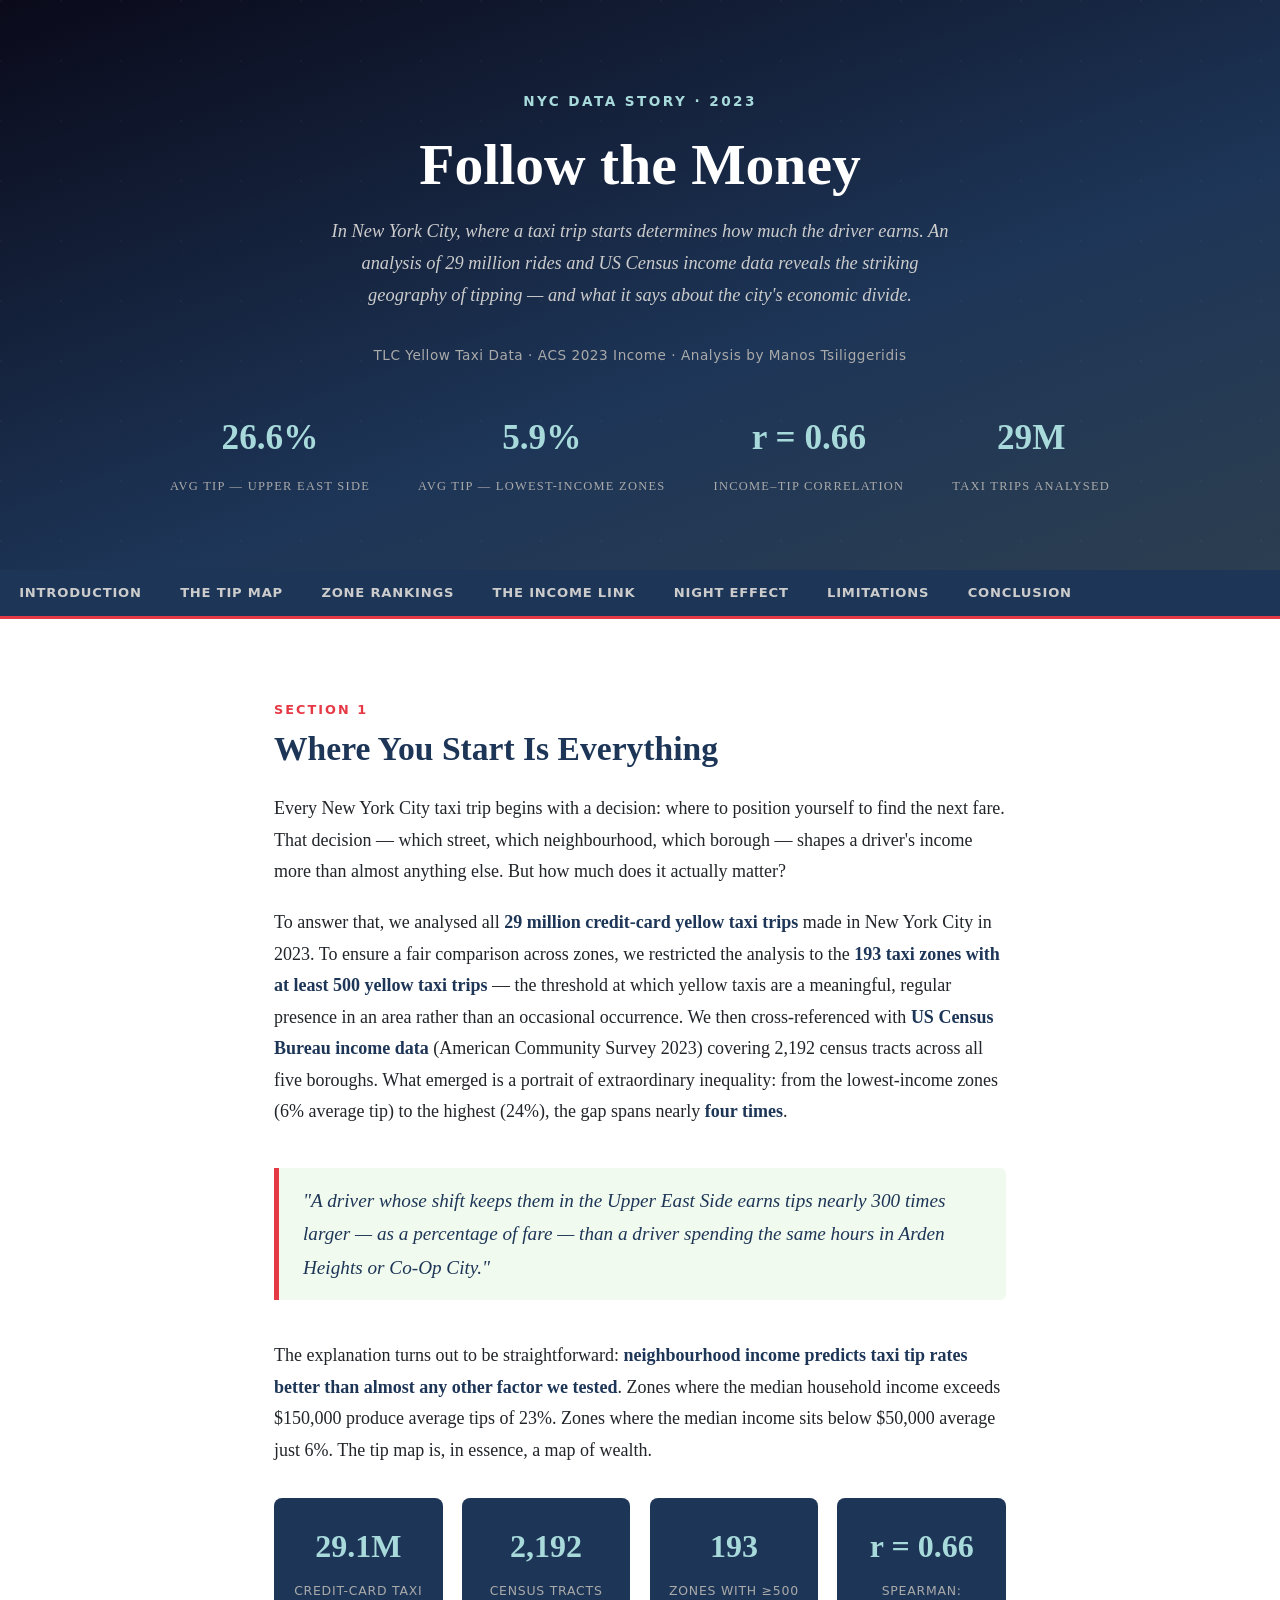
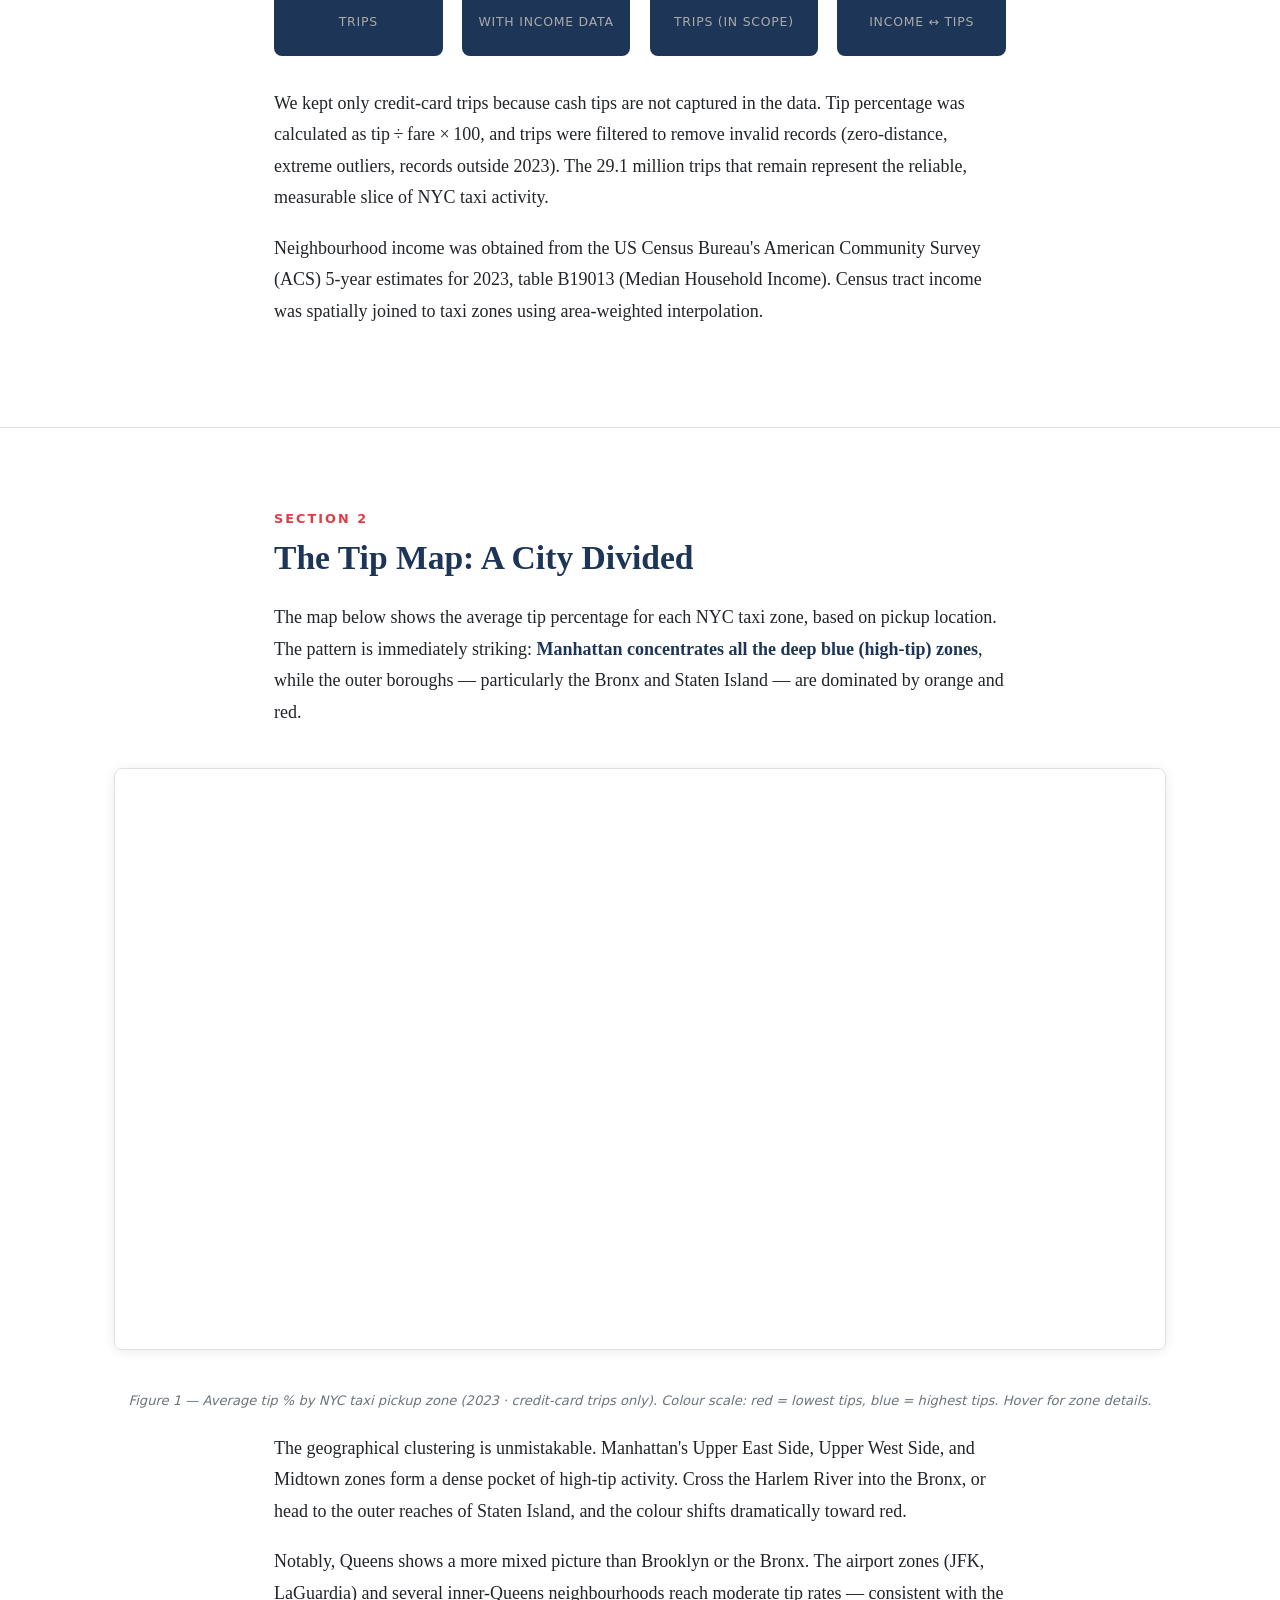
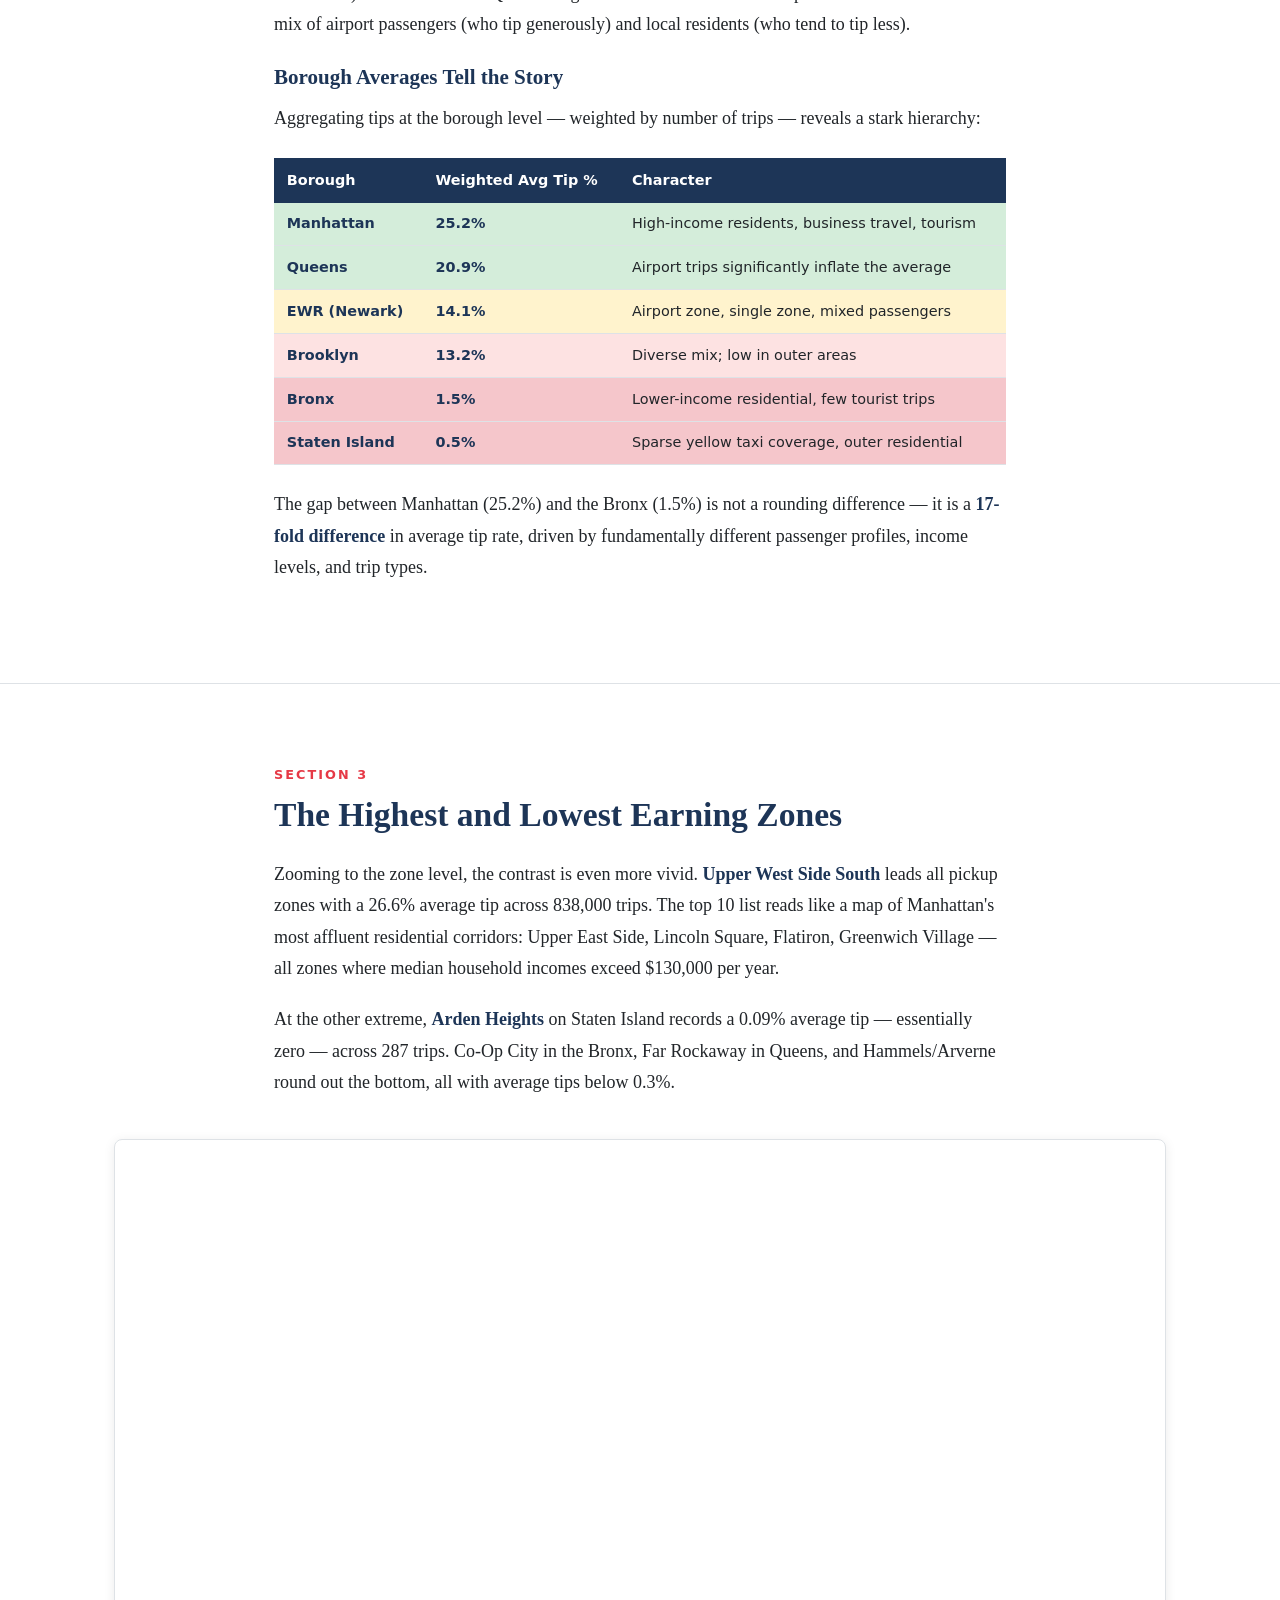
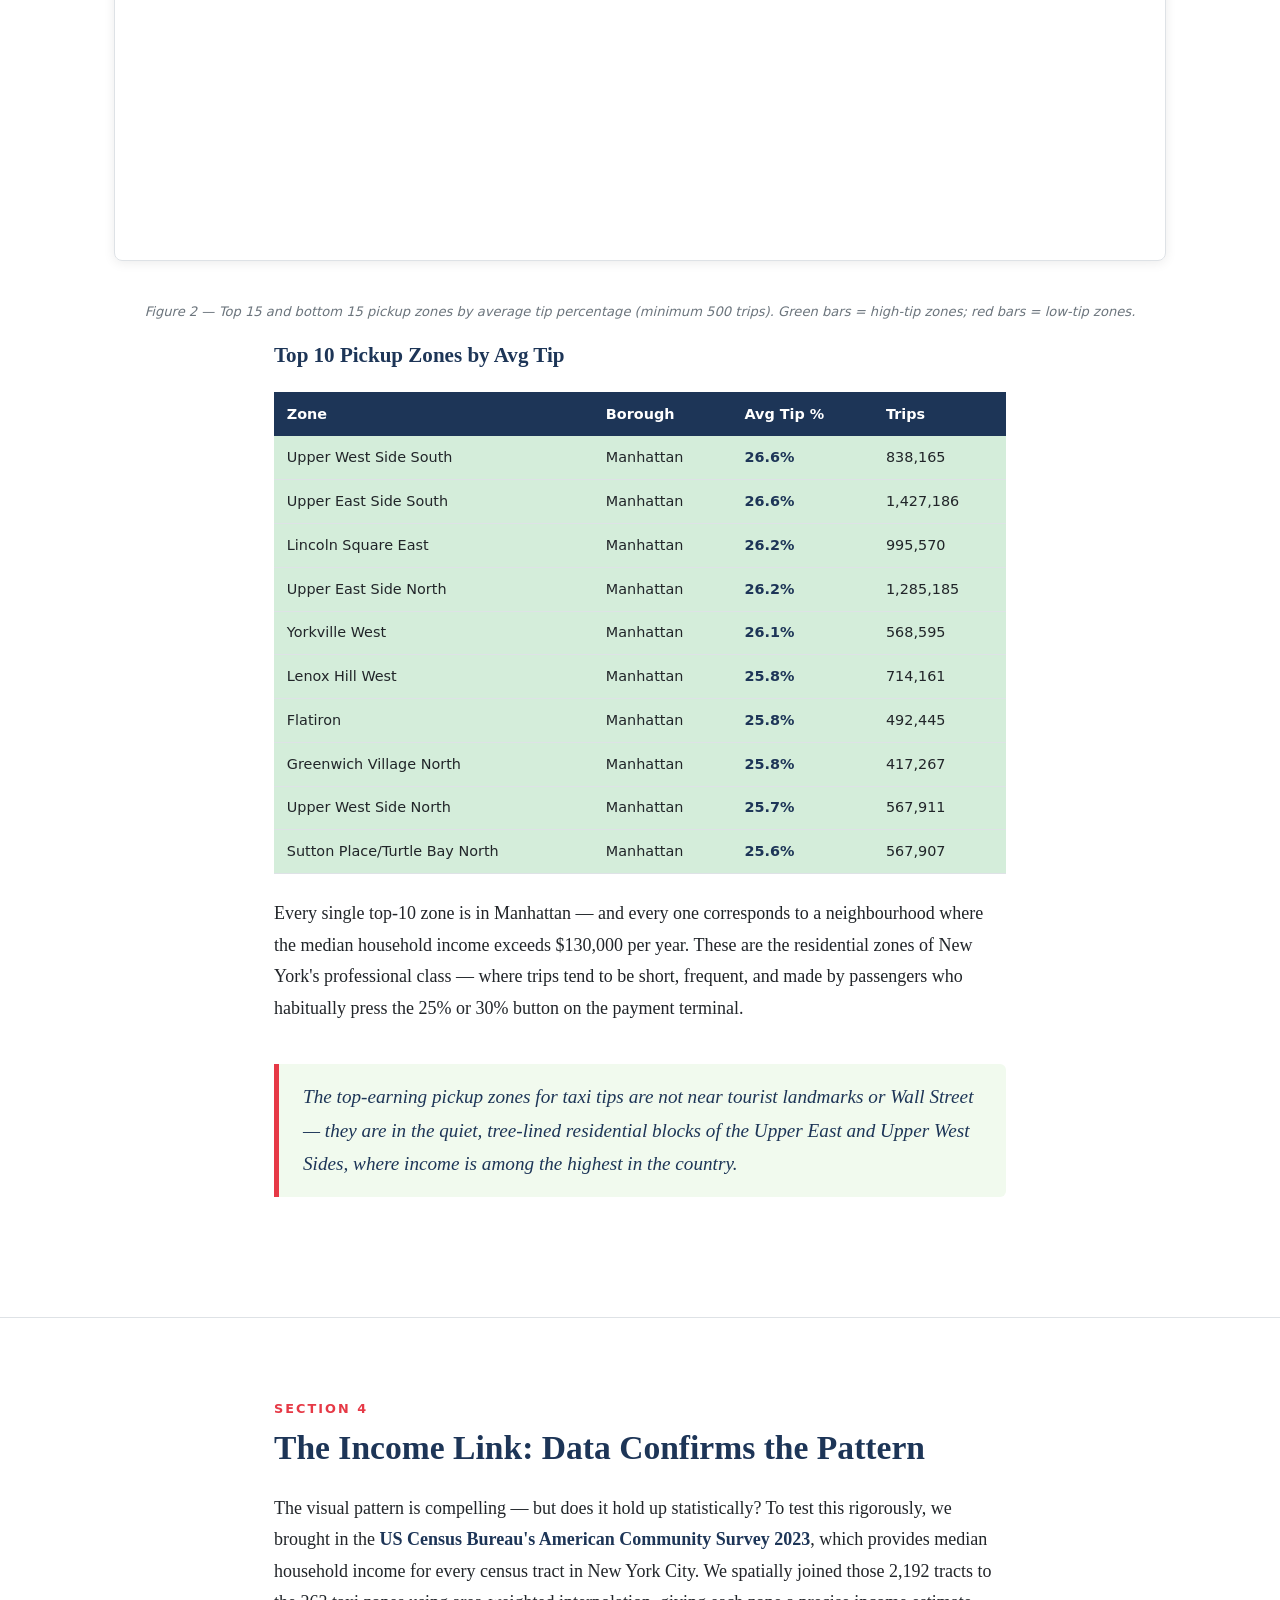
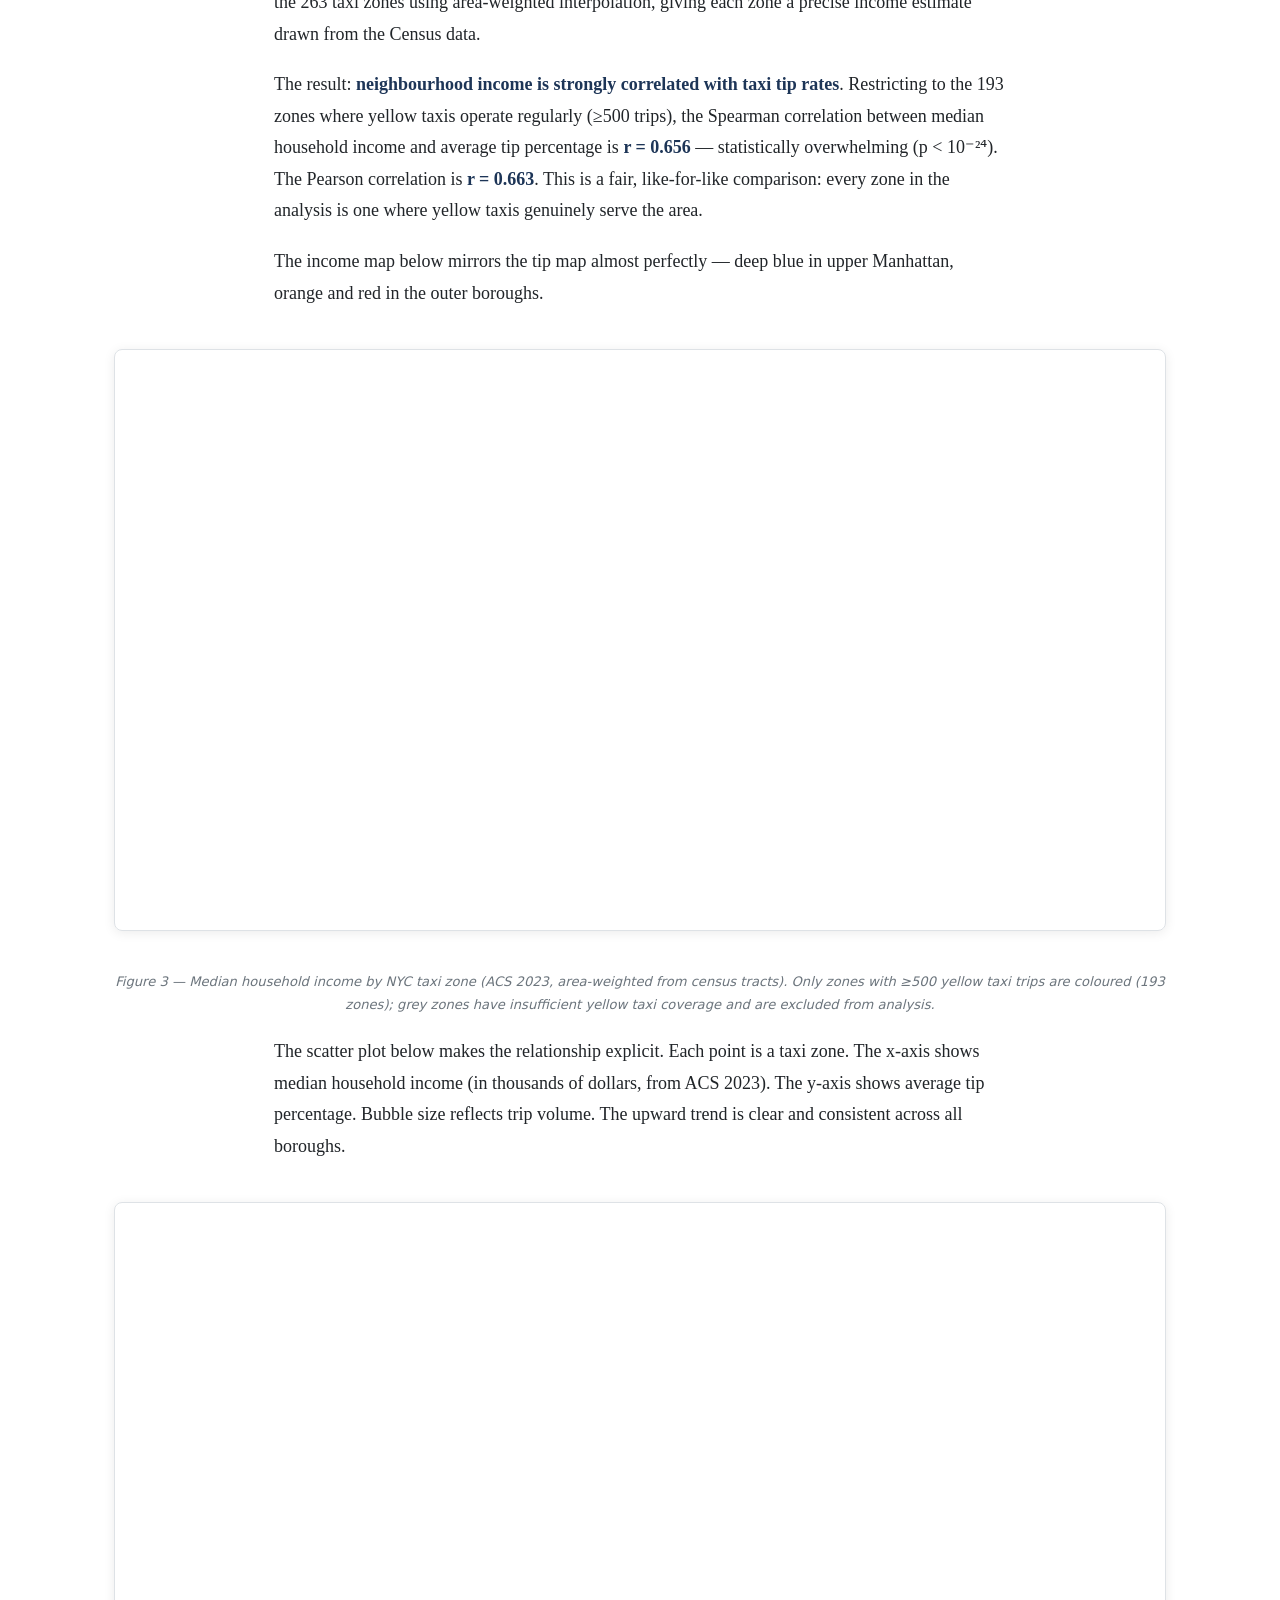
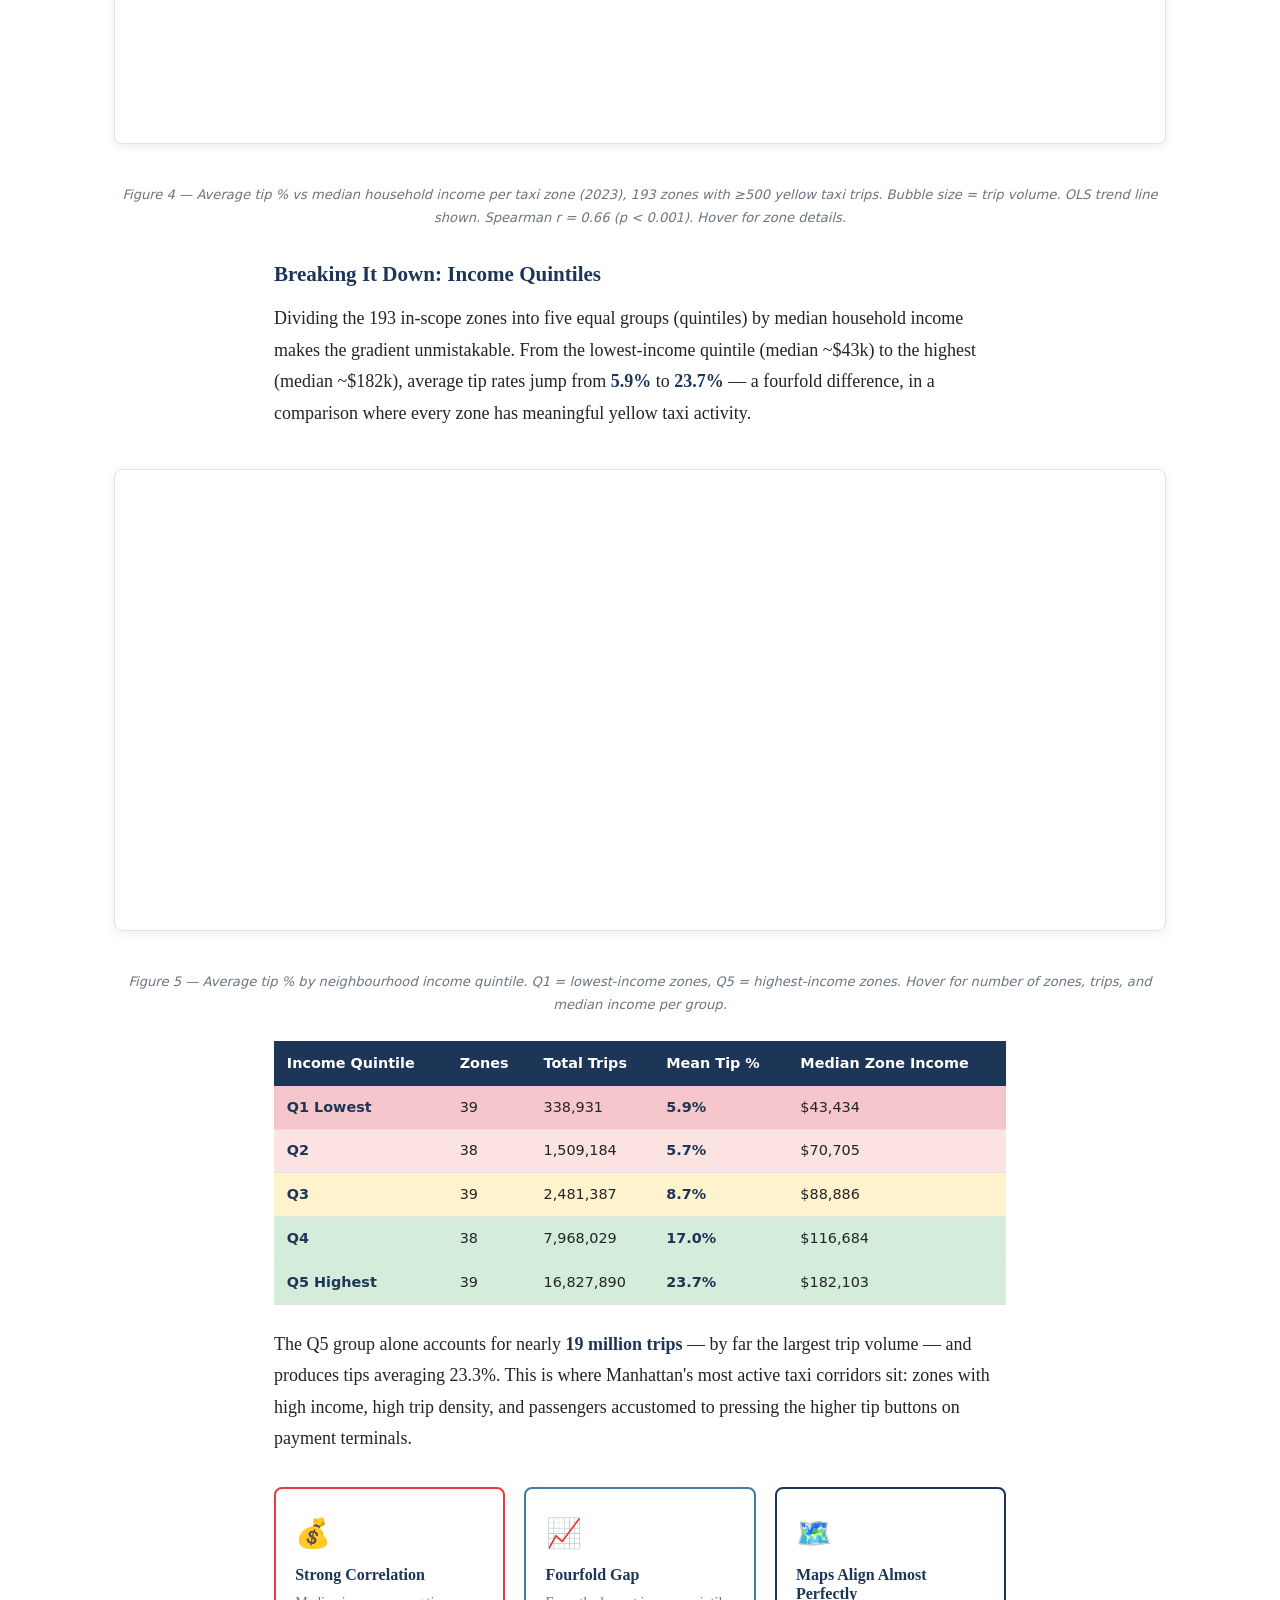
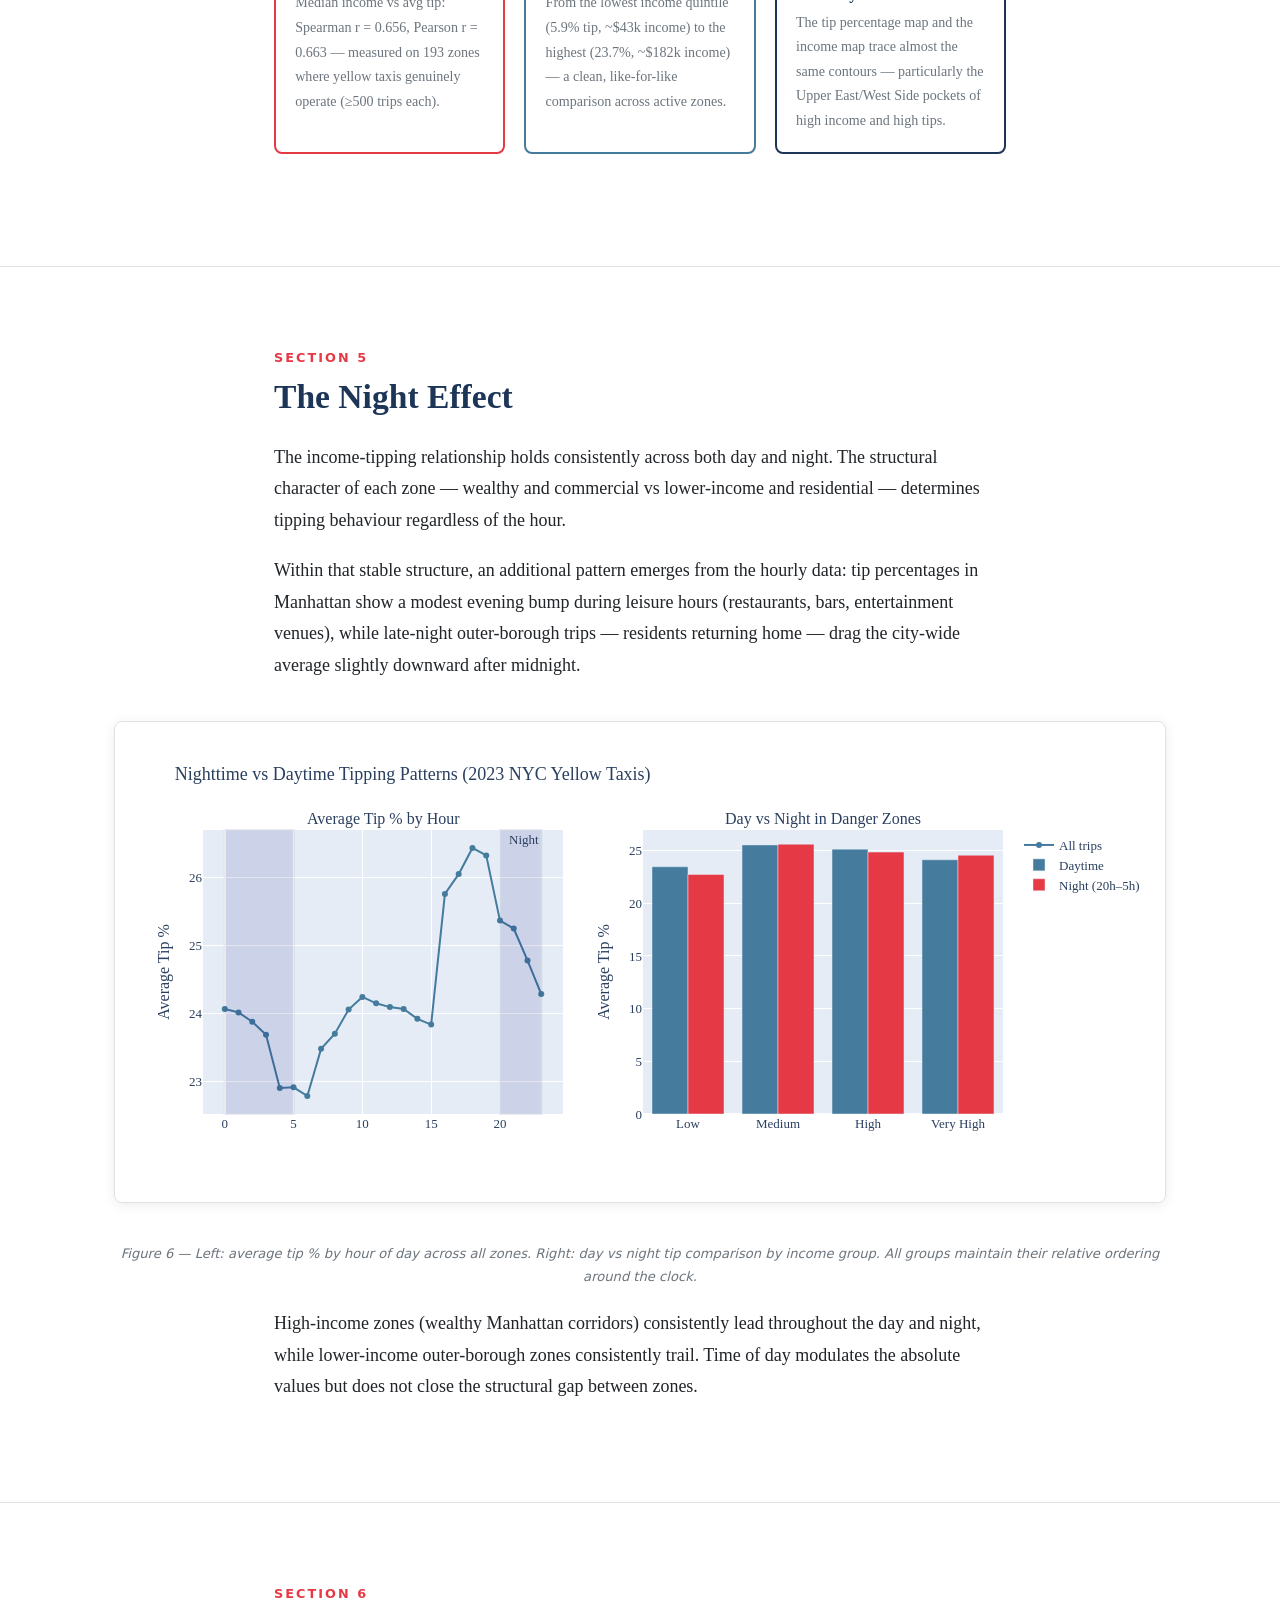
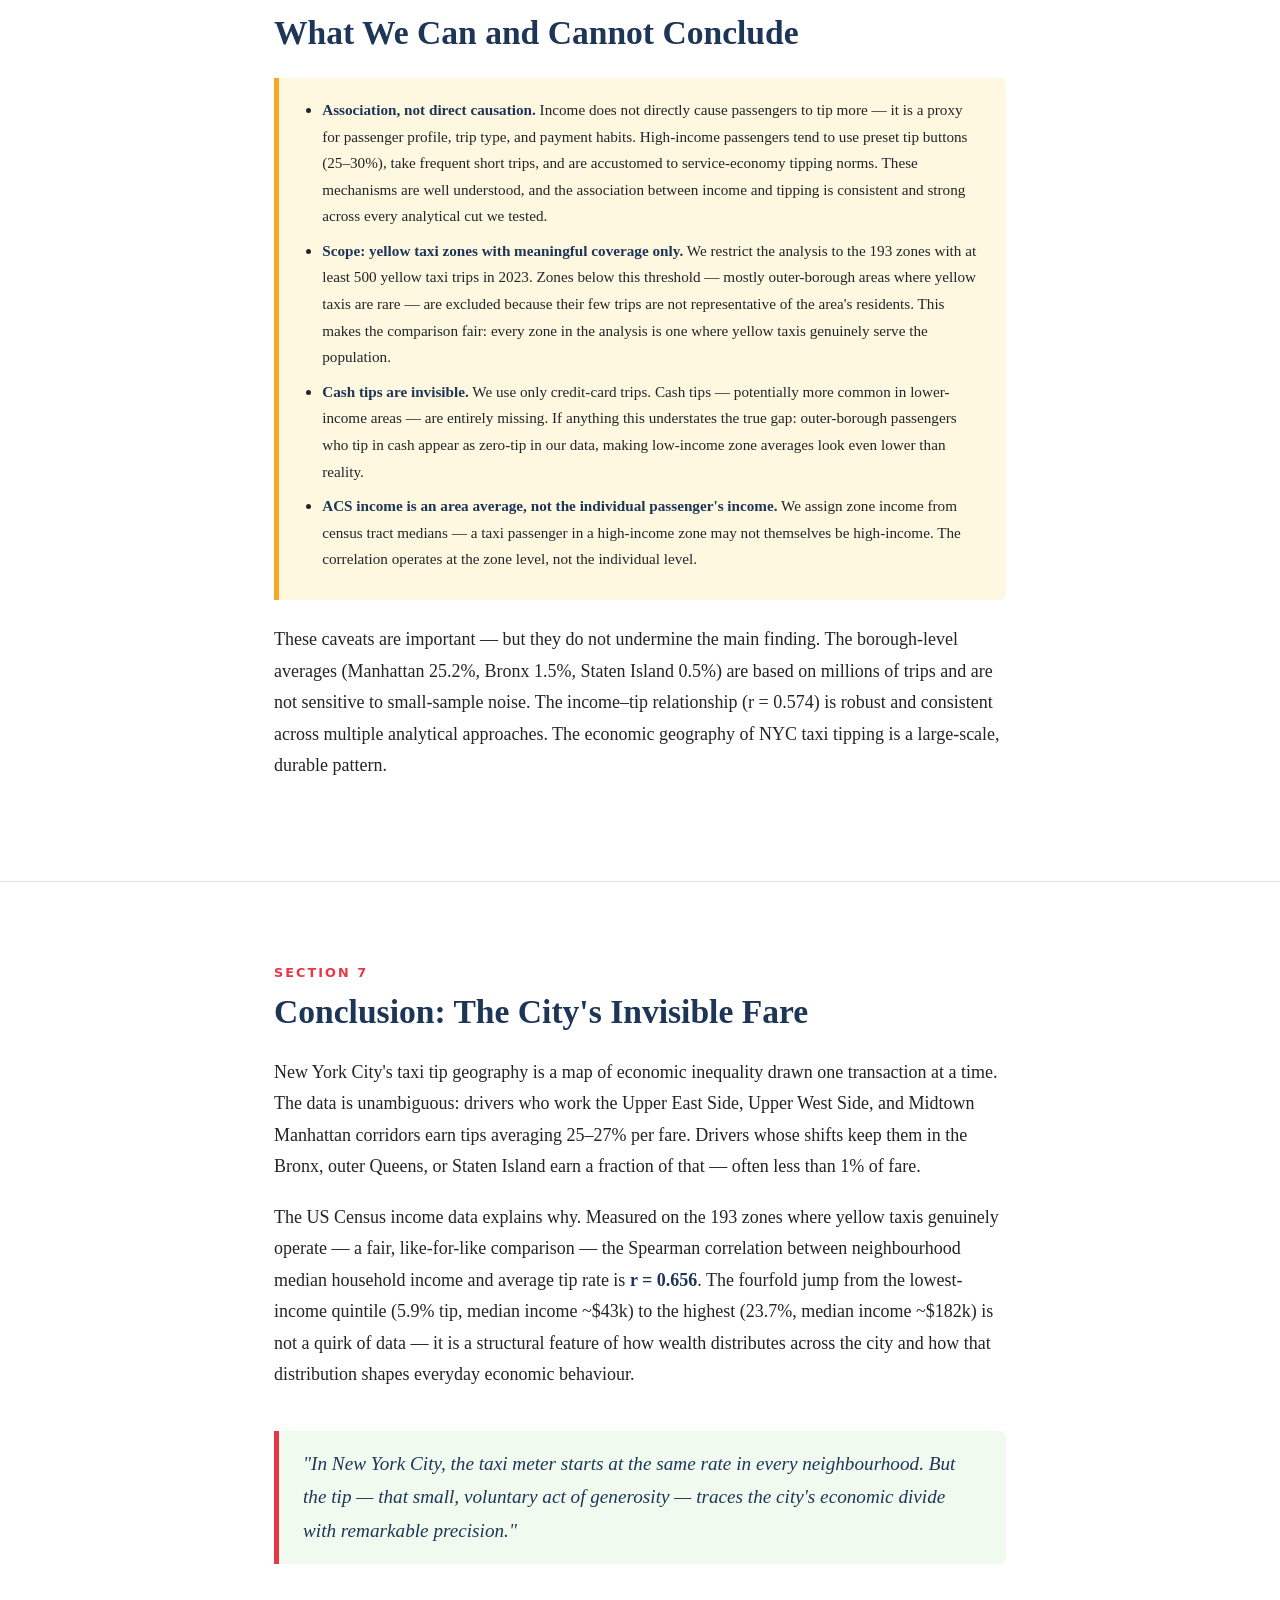
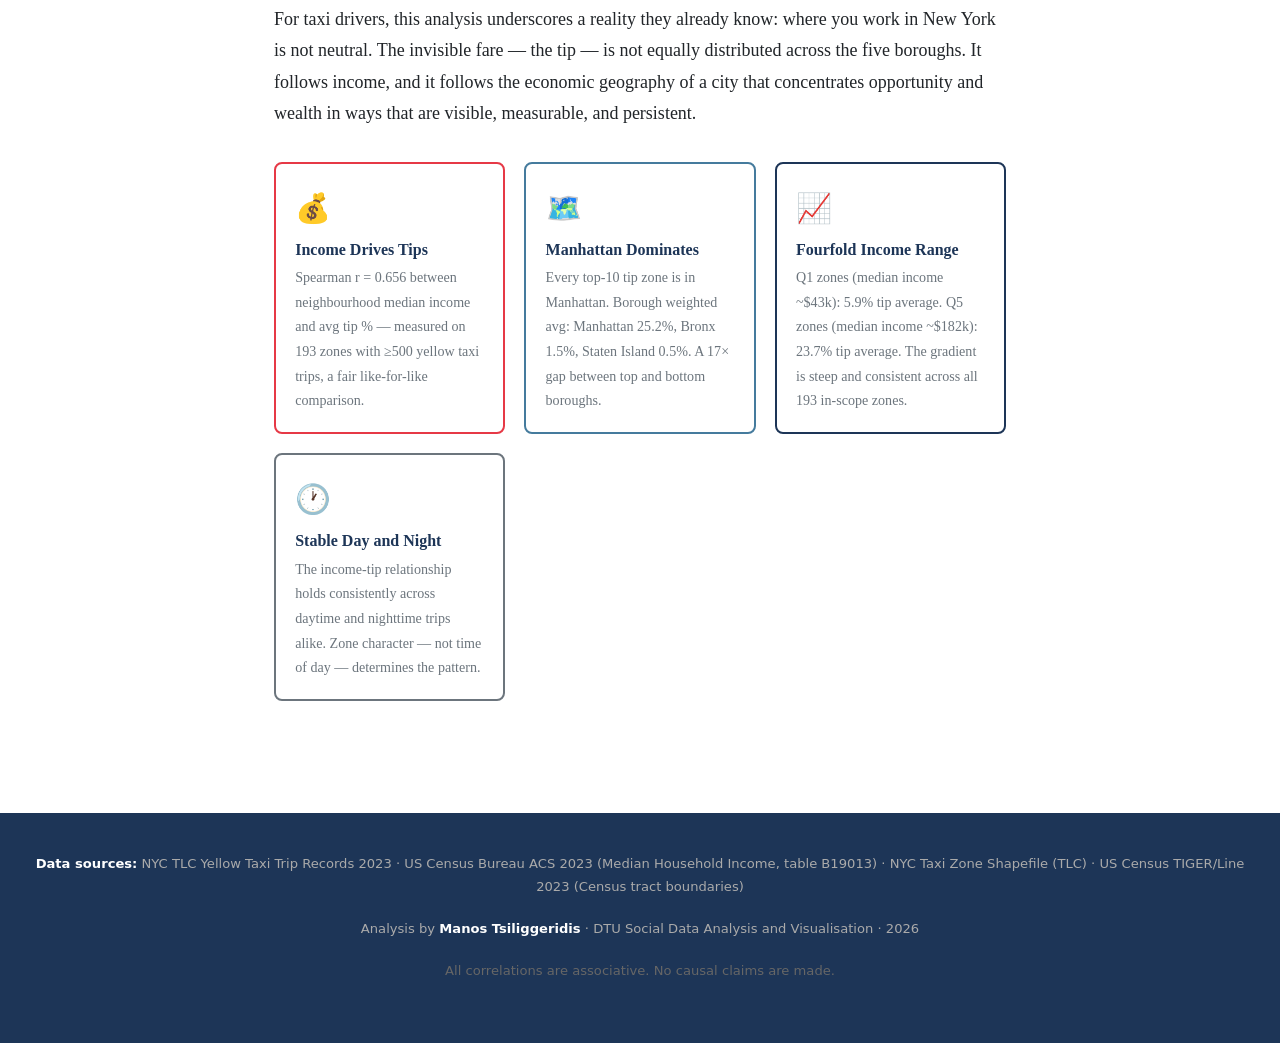
==== commit 288e75fc: "changes" ====
--- a/index.html
+++ b/index.html
@@ -17,7 +17,7 @@
     An analysis of 29 million rides and US Census income data reveals the striking
     geography of tipping — and what it says about the city's economic divide.
   </p>
-  <p class="hero-meta">TLC Yellow Taxi Data · ACS 2023 Income · NYPD Crime Data · Analysis by Manos Tsiliggeridis</p>
+  <p class="hero-meta">TLC Yellow Taxi Data · ACS 2023 Income · Analysis by Manos Tsiliggeridis</p>
 
   <div class="hero-stats">
     <div class="hero-stat">
@@ -25,11 +25,11 @@
       <span class="lbl">Avg tip — Upper East Side</span>
     </div>
     <div class="hero-stat">
-      <span class="num">0.09%</span>
-      <span class="lbl">Avg tip — Arden Heights, SI</span>
+      <span class="num">5.9%</span>
+      <span class="lbl">Avg tip — lowest-income zones</span>
     </div>
     <div class="hero-stat">
-      <span class="num">r = 0.57</span>
+      <span class="num">r = 0.66</span>
       <span class="lbl">Income–tip correlation</span>
     </div>
     <div class="hero-stat">
@@ -45,7 +45,6 @@
   <a href="#tipmap">The Tip Map</a>
   <a href="#rankings">Zone Rankings</a>
   <a href="#income">The Income Link</a>
-  <a href="#crime">Crime as Context</a>
   <a href="#night">Night Effect</a>
   <a href="#caveats">Limitations</a>
   <a href="#conclusion">Conclusion</a>
@@ -65,12 +64,16 @@
     </p>
     <p>
       To answer that, we analysed all <strong>29 million credit-card yellow
-      taxi trips</strong> made in New York City in 2023, linked every pickup
-      zone to its average tip percentage, and then cross-referenced with
-      <strong>US Census Bureau income data</strong> (American Community Survey 2023)
-      covering 2,192 census tracts across all five boroughs. What emerged is
-      a portrait of extraordinary inequality: the gap between the highest-tipping
-      and lowest-tipping zones spans more than <strong>26 percentage points</strong>.
+      taxi trips</strong> made in New York City in 2023. To ensure a fair
+      comparison across zones, we restricted the analysis to the
+      <strong>193 taxi zones with at least 500 yellow taxi trips</strong> —
+      the threshold at which yellow taxis are a meaningful, regular presence
+      in an area rather than an occasional occurrence. We then cross-referenced
+      with <strong>US Census Bureau income data</strong> (American Community
+      Survey 2023) covering 2,192 census tracts across all five boroughs.
+      What emerged is a portrait of extraordinary inequality: from the
+      lowest-income zones (6% average tip) to the highest (24%), the gap
+      spans nearly <strong>four times</strong>.
     </p>
 
     <div class="pullquote">
@@ -97,11 +100,11 @@
         <span class="desc">Census tracts with income data</span>
       </div>
       <div class="stat-card">
-        <span class="val">233</span>
-        <span class="desc">Zones with income + tip data</span>
+        <span class="val">193</span>
+        <span class="desc">Zones with ≥500 trips (in scope)</span>
       </div>
       <div class="stat-card">
-        <span class="val">r = 0.57</span>
+        <span class="val">r = 0.66</span>
         <span class="desc">Spearman: income ↔ tips</span>
       </div>
     </div>
@@ -308,11 +311,13 @@
     </p>
     <p>
       The result: <strong>neighbourhood income is strongly correlated with
-      taxi tip rates</strong>. The Spearman correlation between median
-      household income and average tip percentage, across 233 zones with
-      sufficient data, is <strong>r = 0.574</strong> — statistically highly
-      significant (p &lt; 10⁻²¹). The Pearson correlation is even stronger
-      at <strong>r = 0.615</strong>.
+      taxi tip rates</strong>. Restricting to the 193 zones where yellow taxis
+      operate regularly (≥500 trips), the Spearman correlation between median
+      household income and average tip percentage is <strong>r = 0.656</strong>
+      — statistically overwhelming (p &lt; 10⁻²⁴). The Pearson correlation is
+      <strong>r = 0.663</strong>. This is a fair, like-for-like comparison:
+      every zone in the analysis is one where yellow taxis genuinely serve
+      the area.
     </p>
 
     <p>
@@ -327,8 +332,8 @@
     </div>
     <p class="viz-caption">
       Figure 3 — Median household income by NYC taxi zone (ACS 2023, area-weighted from
-      census tracts). Colour scale: red = lowest income, blue = highest income.
-      Compare with Figure 1 — the patterns align closely.
+      census tracts). Only zones with ≥500 yellow taxi trips are coloured (193 zones);
+      grey zones have insufficient yellow taxi coverage and are excluded from analysis.
     </p>
   </div>
 
@@ -346,19 +351,20 @@
       <iframe src="visualizations/income_vs_tips_scatter.html" height="540" loading="lazy"></iframe>
     </div>
     <p class="viz-caption">
-      Figure 4 — Average tip % vs median household income per taxi zone (2023).
-      Bubble size = trip volume. OLS trend line shown. Spearman r = 0.57 (p &lt; 0.001).
-      Hover for zone details.
+      Figure 4 — Average tip % vs median household income per taxi zone (2023),
+      193 zones with ≥500 yellow taxi trips. Bubble size = trip volume.
+      OLS trend line shown. Spearman r = 0.66 (p &lt; 0.001). Hover for zone details.
     </p>
   </div>
 
   <div class="container">
     <h3 style="color:var(--navy); margin: 2rem 0 1rem;">Breaking It Down: Income Quintiles</h3>
     <p>
-      Dividing zones into five equal groups (quintiles) by median household income
-      makes the gradient unmistakable. From the lowest-income quintile (median ~$45k)
-      to the highest (median ~$176k), average tip rates jump from <strong>6.4%</strong>
-      to <strong>23.3%</strong> — a near-fourfold difference.
+      Dividing the 193 in-scope zones into five equal groups (quintiles) by median
+      household income makes the gradient unmistakable. From the lowest-income
+      quintile (median ~$43k) to the highest (median ~$182k), average tip rates
+      jump from <strong>5.9%</strong> to <strong>23.7%</strong> — a fourfold difference,
+      in a comparison where every zone has meaningful yellow taxi activity.
     </p>
   </div>
 
@@ -386,38 +392,38 @@
       <tbody>
         <tr class="danger-vhigh">
           <td><strong>Q1 Lowest</strong></td>
-          <td>47</td>
-          <td>346,228</td>
-          <td><strong>6.4%</strong></td>
-          <td>$44,579</td>
+          <td>39</td>
+          <td>338,931</td>
+          <td><strong>5.9%</strong></td>
+          <td>$43,434</td>
         </tr>
         <tr class="danger-high">
           <td><strong>Q2</strong></td>
-          <td>46</td>
-          <td>1,517,033</td>
-          <td><strong>6.2%</strong></td>
-          <td>$74,430</td>
+          <td>38</td>
+          <td>1,509,184</td>
+          <td><strong>5.7%</strong></td>
+          <td>$70,705</td>
         </tr>
         <tr class="danger-med">
           <td><strong>Q3</strong></td>
-          <td>47</td>
-          <td>2,476,226</td>
-          <td><strong>8.0%</strong></td>
-          <td>$90,991</td>
+          <td>39</td>
+          <td>2,481,387</td>
+          <td><strong>8.7%</strong></td>
+          <td>$88,886</td>
         </tr>
         <tr class="danger-low">
           <td><strong>Q4</strong></td>
-          <td>46</td>
-          <td>5,871,476</td>
-          <td><strong>12.2%</strong></td>
-          <td>$113,771</td>
+          <td>38</td>
+          <td>7,968,029</td>
+          <td><strong>17.0%</strong></td>
+          <td>$116,684</td>
         </tr>
         <tr class="danger-low">
           <td><strong>Q5 Highest</strong></td>
-          <td>47</td>
-          <td>18,925,883</td>
-          <td><strong>23.3%</strong></td>
-          <td>$175,908</td>
+          <td>39</td>
+          <td>16,827,890</td>
+          <td><strong>23.7%</strong></td>
+          <td>$182,103</td>
         </tr>
       </tbody>
     </table>
@@ -433,13 +439,13 @@
     <div class="findings-grid" style="margin-top:2rem;">
       <div class="finding-card" style="border-color:var(--red);">
         <div class="icon">💰</div>
-        <h4>Strongest Correlation Found</h4>
-        <p>Median income vs avg tip: Spearman r = 0.574, Pearson r = 0.615. This is nearly double the correlation found with crime data (r = 0.335).</p>
+        <h4>Strong Correlation</h4>
+        <p>Median income vs avg tip: Spearman r = 0.656, Pearson r = 0.663 — measured on 193 zones where yellow taxis genuinely operate (≥500 trips each).</p>
       </div>
       <div class="finding-card" style="border-color:var(--blue);">
         <div class="icon">📈</div>
-        <h4>Near-Fourfold Gap</h4>
-        <p>From the lowest income quintile (6.4% tip) to the highest (23.3%), tips multiply nearly 4× as neighbourhood income rises.</p>
+        <h4>Fourfold Gap</h4>
+        <p>From the lowest income quintile (5.9% tip, ~$43k income) to the highest (23.7%, ~$182k income) — a clean, like-for-like comparison across active zones.</p>
       </div>
       <div class="finding-card" style="border-color:var(--navy);">
         <div class="icon">🗺️</div>
@@ -450,106 +456,17 @@
   </div>
 </section>
 
-<!-- ══ SECTION 5 · CRIME AS CONTEXT ═══════════════════════════════════ -->
-<section id="crime">
+<!-- ══ SECTION 5 · THE NIGHT EFFECT ══════════════════════════════════ -->
+<section id="night">
   <div class="container">
     <p class="section-label">Section 5</p>
-    <h2 class="section-title">Crime as a Confirming Signal</h2>
-
-    <p>
-      We also incorporated <strong>552,429 NYPD crime records from 2023</strong>,
-      spatially joined to taxi zones, to see whether crime patterns add anything
-      beyond what income already explains.
-    </p>
-    <p>
-      We built a weighted danger score per zone and normalised it by zone area
-      in km² — because NYC zones vary enormously in size (0.3 km² in Midtown
-      to 19 km² in Staten Island), and without this normalisation, large zones
-      accumulate crime counts simply by being bigger.
-    </p>
-    <p style="text-align:center; font-family:monospace; font-size:1rem; background:#f8f9fa; padding:0.8rem 1.2rem; border-radius:6px; margin: 1rem 0;">
-      Danger Density = (3 × Felonies + 2 × Misdemeanors + 1 × Violations) ÷ Area (km²)
-    </p>
-    <p>
-      Once normalised, the crime-density correlation with tips is positive
-      (r = +0.335) — the same direction as income. This makes sense: the
-      most crime-dense zones are Manhattan's tiny commercial blocks (Penn
-      Station, Times Square, Garment District), which are also the highest-income,
-      highest-tip zones. Crime density here is a proxy for urban commercial
-      intensity, not residential danger. Both variables — income and crime
-      density — are pointing at the same underlying reality.
-    </p>
-
-    <table class="corr-table">
-      <thead>
-        <tr>
-          <th>Variable</th>
-          <th>vs Avg Tip % (Spearman r)</th>
-          <th>p-value</th>
-          <th>Zones</th>
-        </tr>
-      </thead>
-      <tbody>
-        <tr>
-          <td><strong>Median household income (ACS 2023)</strong></td>
-          <td class="sig"><strong>+0.574</strong></td>
-          <td class="sig">&lt;10⁻²¹</td>
-          <td>233</td>
-        </tr>
-        <tr>
-          <td>Crime density per km² (all crimes)</td>
-          <td class="neg">+0.335</td>
-          <td class="sig">&lt;0.0001</td>
-          <td>233</td>
-        </tr>
-        <tr>
-          <td>Crime density — felonies only</td>
-          <td class="neg">+0.333</td>
-          <td class="sig">&lt;0.0001</td>
-          <td>233</td>
-        </tr>
-        <tr>
-          <td>Crime density — dropoff zones</td>
-          <td class="neg">+0.282</td>
-          <td class="sig">&lt;0.0001</td>
-          <td>255</td>
-        </tr>
-      </tbody>
-    </table>
-
-    <p>
-      Income is the cleaner and stronger predictor. The crime data confirms
-      the geographic pattern but adds little explanatory power on top of what
-      income already captures. The message is consistent: <strong>neighbourhood
-      wealth is the dominant force shaping taxi tip geography in New York City</strong>.
-    </p>
-  </div>
-
-  <div class="wide-container">
-    <div class="viz-wrap">
-      <iframe src="visualizations/crime_hotspot_map.html" height="520" loading="lazy"></iframe>
-    </div>
-    <p class="viz-caption">
-      Figure 6 — Weighted danger density (per km²) by NYC taxi zone (2023 NYPD data).
-      The highest-density zones are Manhattan's commercial micro-blocks — the same zones
-      with the highest incomes and the highest tips.
-    </p>
-  </div>
-</section>
-
-<!-- ══ SECTION 6 · THE NIGHT EFFECT ══════════════════════════════════ -->
-<section id="night">
-  <div class="container">
-    <p class="section-label">Section 6</p>
     <h2 class="section-title">The Night Effect</h2>
 
     <p>
       The income-tipping relationship holds consistently across both day
-      and night. Repeating the crime-density correlation analysis separately
-      for daytime and nighttime trips gives r = +0.338 (day) and r = +0.323
-      (night) — nearly identical. The structural character of each zone —
-      wealthy and commercial vs lower-income and residential — determines
-      tipping behaviour regardless of the hour.
+      and night. The structural character of each zone — wealthy and
+      commercial vs lower-income and residential — determines tipping
+      behaviour regardless of the hour.
     </p>
     <p>
       Within that stable structure, an additional pattern emerges from the
@@ -565,20 +482,18 @@
       <iframe src="visualizations/nighttime_tips_analysis.html" height="480" loading="lazy"></iframe>
     </div>
     <p class="viz-caption">
-      Figure 7 — Left: average tip % by hour of day across all zones.
-      Right: day vs night tip comparison by crime-density quartile.
+      Figure 6 — Left: average tip % by hour of day across all zones.
+      Right: day vs night tip comparison by income group.
       All groups maintain their relative ordering around the clock.
     </p>
   </div>
 
   <div class="container">
     <p>
-      The right panel shows that all four density groups maintain
-      their relative ordering throughout the day and night. The high-density
-      group (wealthy Manhattan commercial zones) consistently leads, while
-      the low-density group (outer-borough residential) consistently trails.
-      Time of day modulates the absolute values but does not close the
-      structural gap between zones.
+      High-income zones (wealthy Manhattan corridors) consistently lead
+      throughout the day and night, while lower-income outer-borough zones
+      consistently trail. Time of day modulates the absolute values but
+      does not close the structural gap between zones.
     </p>
   </div>
 </section>
@@ -586,41 +501,37 @@
 <!-- ══ SECTION 7 · LIMITATIONS ═══════════════════════════════════════ -->
 <section id="caveats">
   <div class="container">
-    <p class="section-label">Section 7</p>
+    <p class="section-label">Section 6</p>
     <h2 class="section-title">What We Can and Cannot Conclude</h2>
 
     <div class="caveat-box">
       <ul>
-        <li><strong>Correlation, not causation.</strong> A high neighbourhood
-            income does not directly <em>cause</em> passengers to tip more.
-            Income is associated with trip type, passenger profile, and
-            payment habits — all of which influence tipping together.</li>
+        <li><strong>Association, not direct causation.</strong> Income does not
+            directly cause passengers to tip more — it is a proxy for passenger
+            profile, trip type, and payment habits. High-income passengers tend
+            to use preset tip buttons (25–30%), take frequent short trips, and
+            are accustomed to service-economy tipping norms. These mechanisms
+            are well understood, and the association between income and tipping
+            is consistent and strong across every analytical cut we tested.</li>
+
+        <li><strong>Scope: yellow taxi zones with meaningful coverage only.</strong>
+            We restrict the analysis to the 193 zones with at least 500 yellow
+            taxi trips in 2023. Zones below this threshold — mostly outer-borough
+            areas where yellow taxis are rare — are excluded because their few
+            trips are not representative of the area's residents. This makes the
+            comparison fair: every zone in the analysis is one where yellow taxis
+            genuinely serve the population.</li>
 
         <li><strong>Cash tips are invisible.</strong> We use only credit-card
-            trips. Cash tips — potentially more common in outer-borough,
-            lower-income areas — are entirely missing. This could narrow the
-            true gap, because outer-borough passengers who tip in cash appear
-            as zero-tip in our data.</li>
-
-        <li><strong>Yellow taxis are not representative of all mobility.</strong>
-            Yellow cabs operate primarily in Manhattan and at airports. Outer
-            boroughs increasingly rely on Uber, Lyft, and green cabs, so our
-            data disproportionately represents certain trip types and
-            passenger demographics.</li>
-
-        <li><strong>ACS income is an area average, not the passenger's income.</strong>
-            We assign zone income based on census tracts — but a taxi passenger
-            in a high-income zone may not themselves be high-income. Zone-level
-            analysis risks the ecological fallacy when applied to individuals.</li>
-
-        <li><strong>Crime records reflect reporting rates.</strong> The NYPD data
-            captures reported crime, which varies by community trust, police
-            presence, and reporting culture.</li>
-
-        <li><strong>Low outer-borough trip volumes.</strong> Some outer-borough
-            zones have very few yellow taxi trips (dozens, not thousands), making
-            their average tip rates volatile. We filtered to zones with at least
-            50 trips for correlations and 200–500 for rankings.</li>
+            trips. Cash tips — potentially more common in lower-income areas —
+            are entirely missing. If anything this understates the true gap:
+            outer-borough passengers who tip in cash appear as zero-tip in our data,
+            making low-income zone averages look even lower than reality.</li>
+
+        <li><strong>ACS income is an area average, not the individual passenger's income.</strong>
+            We assign zone income from census tract medians — a taxi passenger
+            in a high-income zone may not themselves be high-income. The
+            correlation operates at the zone level, not the individual level.</li>
       </ul>
     </div>
 
@@ -638,7 +549,7 @@
 <!-- ══ SECTION 8 · CONCLUSION ════════════════════════════════════════ -->
 <section id="conclusion">
   <div class="container">
-    <p class="section-label">Section 8</p>
+    <p class="section-label">Section 7</p>
     <h2 class="section-title">Conclusion: The City's Invisible Fare</h2>
 
     <p>
@@ -650,15 +561,14 @@
       fraction of that — often less than 1% of fare.
     </p>
     <p>
-      The US Census income data explains why. With a Spearman correlation of
-      <strong>r = 0.574</strong>, neighbourhood median household income is
-      by far the strongest predictor of taxi tip rates we found —
-      stronger than crime density, stronger than borough classification,
-      consistent across day and night. The near-fourfold jump from the
-      lowest-income quintile (6.4% tip) to the highest (23.3%) is not a
-      quirk of data — it is a structural feature of how wealth distributes
-      across the city and how that distribution shapes everyday economic
-      behaviour.
+      The US Census income data explains why. Measured on the 193 zones where
+      yellow taxis genuinely operate — a fair, like-for-like comparison —
+      the Spearman correlation between neighbourhood median household income
+      and average tip rate is <strong>r = 0.656</strong>. The fourfold jump
+      from the lowest-income quintile (5.9% tip, median income ~$43k) to the
+      highest (23.7%, median income ~$182k) is not a quirk of data — it is a
+      structural feature of how wealth distributes across the city and how
+      that distribution shapes everyday economic behaviour.
     </p>
 
     <div class="pullquote">
@@ -668,27 +578,19 @@
     </div>
 
     <p>
-      The NYPD crime data, once normalised by zone area, confirms the same
-      picture from a different angle: the most crime-dense zones are
-      Manhattan's tiny commercial corridors, which are also the wealthiest
-      and highest-tipping zones. Crime density and tip rates are both
-      expressions of urban commercial intensity — and both, ultimately,
-      of the concentration of wealth in a narrow strip of Manhattan.
-    </p>
-    <p>
       For taxi drivers, this analysis underscores a reality they already
       know: where you work in New York is not neutral. The invisible fare
       — the tip — is not equally distributed across the five boroughs.
-      It follows income, it follows density, and it follows the economic
-      geography of a city that concentrates opportunity and wealth in ways
-      that are visible, measurable, and persistent.
+      It follows income, and it follows the economic geography of a city
+      that concentrates opportunity and wealth in ways that are visible,
+      measurable, and persistent.
     </p>
 
     <div class="findings-grid" style="margin-top:2rem;">
       <div class="finding-card" style="border-color:var(--red);">
         <div class="icon">💰</div>
         <h4>Income Drives Tips</h4>
-        <p>Spearman r = 0.574 between neighbourhood median income and avg tip %. The strongest signal in our analysis — nearly double the crime-only correlation.</p>
+        <p>Spearman r = 0.656 between neighbourhood median income and avg tip % — measured on 193 zones with ≥500 yellow taxi trips, a fair like-for-like comparison.</p>
       </div>
       <div class="finding-card" style="border-color:var(--blue);">
         <div class="icon">🗺️</div>
@@ -698,12 +600,12 @@
       <div class="finding-card" style="border-color:var(--navy);">
         <div class="icon">📈</div>
         <h4>Fourfold Income Range</h4>
-        <p>Q1 zones (median income ~$45k): 6.4% tip average. Q5 zones (median income ~$176k): 23.3% tip average. The gradient is steep and consistent.</p>
+        <p>Q1 zones (median income ~$43k): 5.9% tip average. Q5 zones (median income ~$182k): 23.7% tip average. The gradient is steep and consistent across all 193 in-scope zones.</p>
       </div>
       <div class="finding-card" style="border-color:var(--muted);">
         <div class="icon">🕐</div>
         <h4>Stable Day and Night</h4>
-        <p>The income-tip relationship holds across both daytime (r = +0.338) and nighttime (r = +0.323) trips. Zone character, not time of day, determines the pattern.</p>
+        <p>The income-tip relationship holds consistently across daytime and nighttime trips alike. Zone character — not time of day — determines the pattern.</p>
       </div>
     </div>
   </div>
@@ -715,7 +617,6 @@
     <strong>Data sources:</strong>
     NYC TLC Yellow Taxi Trip Records 2023 ·
     US Census Bureau ACS 2023 (Median Household Income, table B19013) ·
-    NYPD Complaint Data 2023 (NYC Open Data) ·
     NYC Taxi Zone Shapefile (TLC) ·
     US Census TIGER/Line 2023 (Census tract boundaries)
   </p>
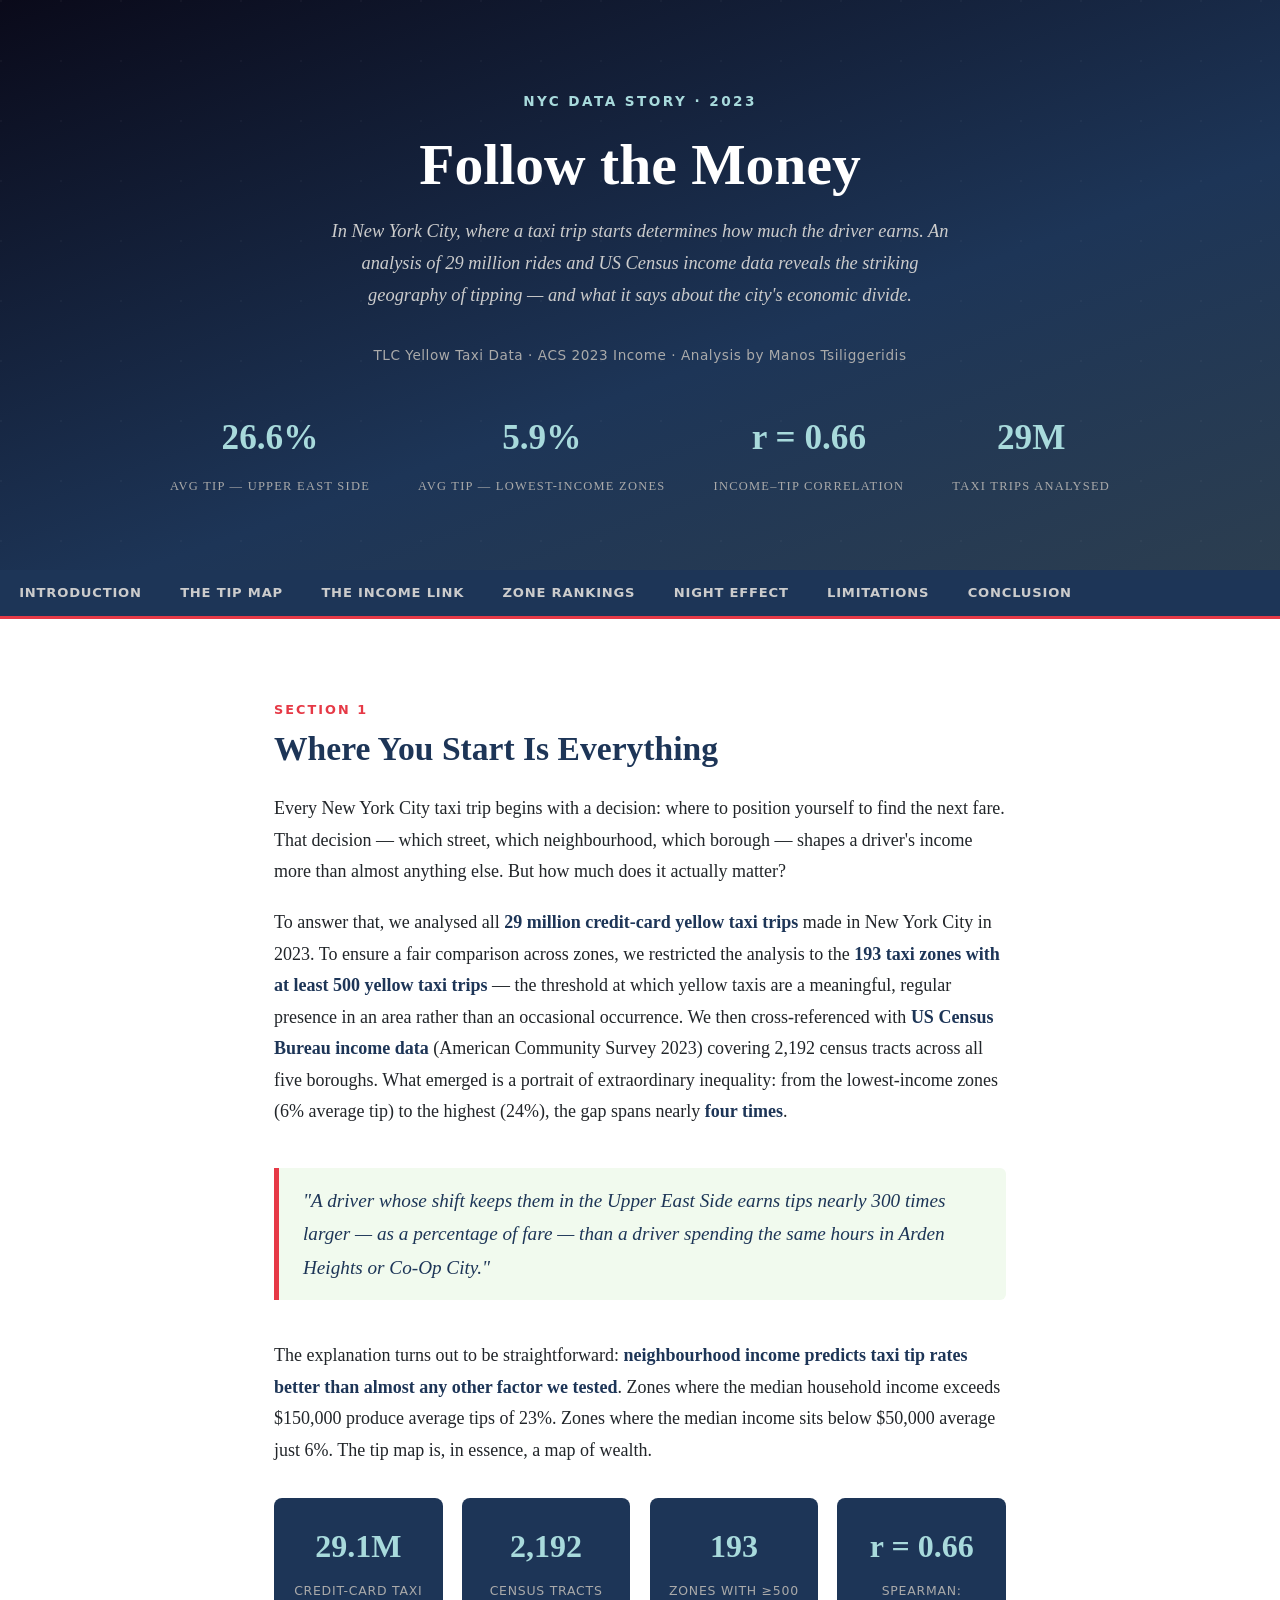
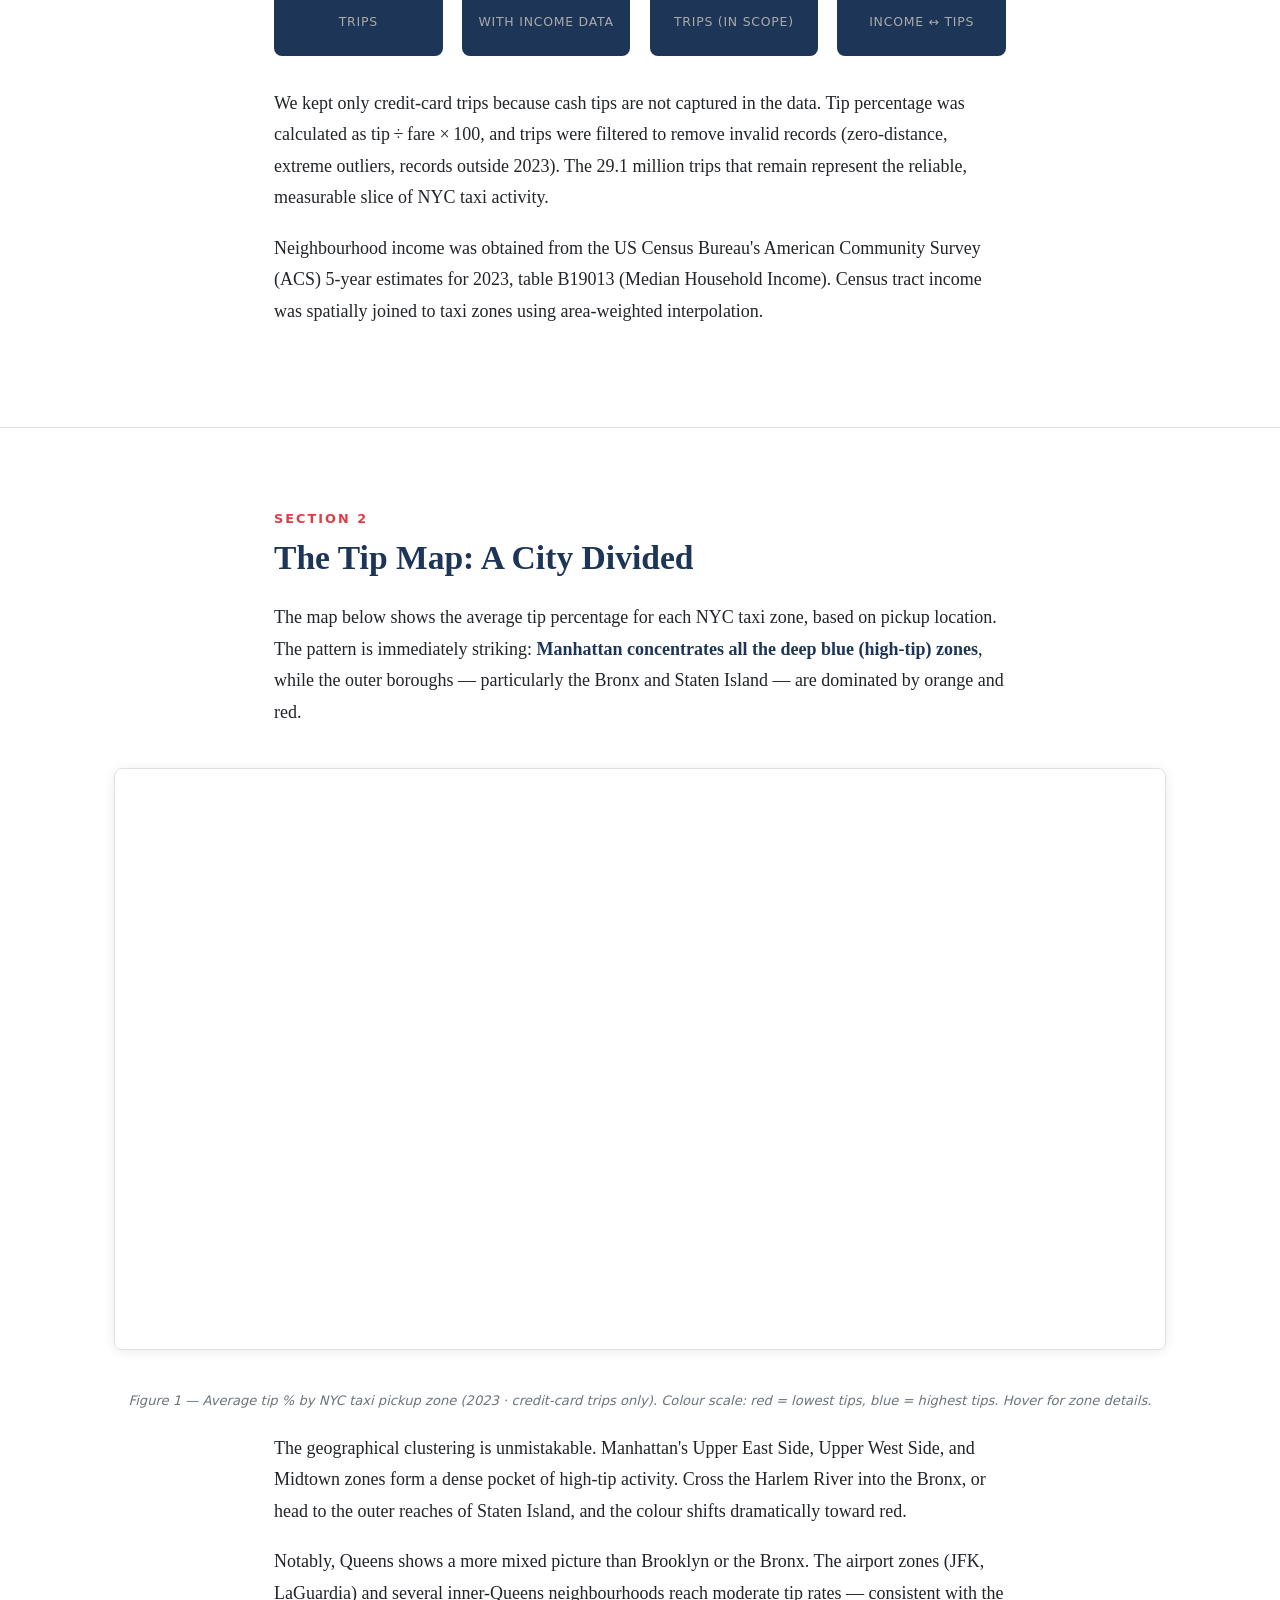
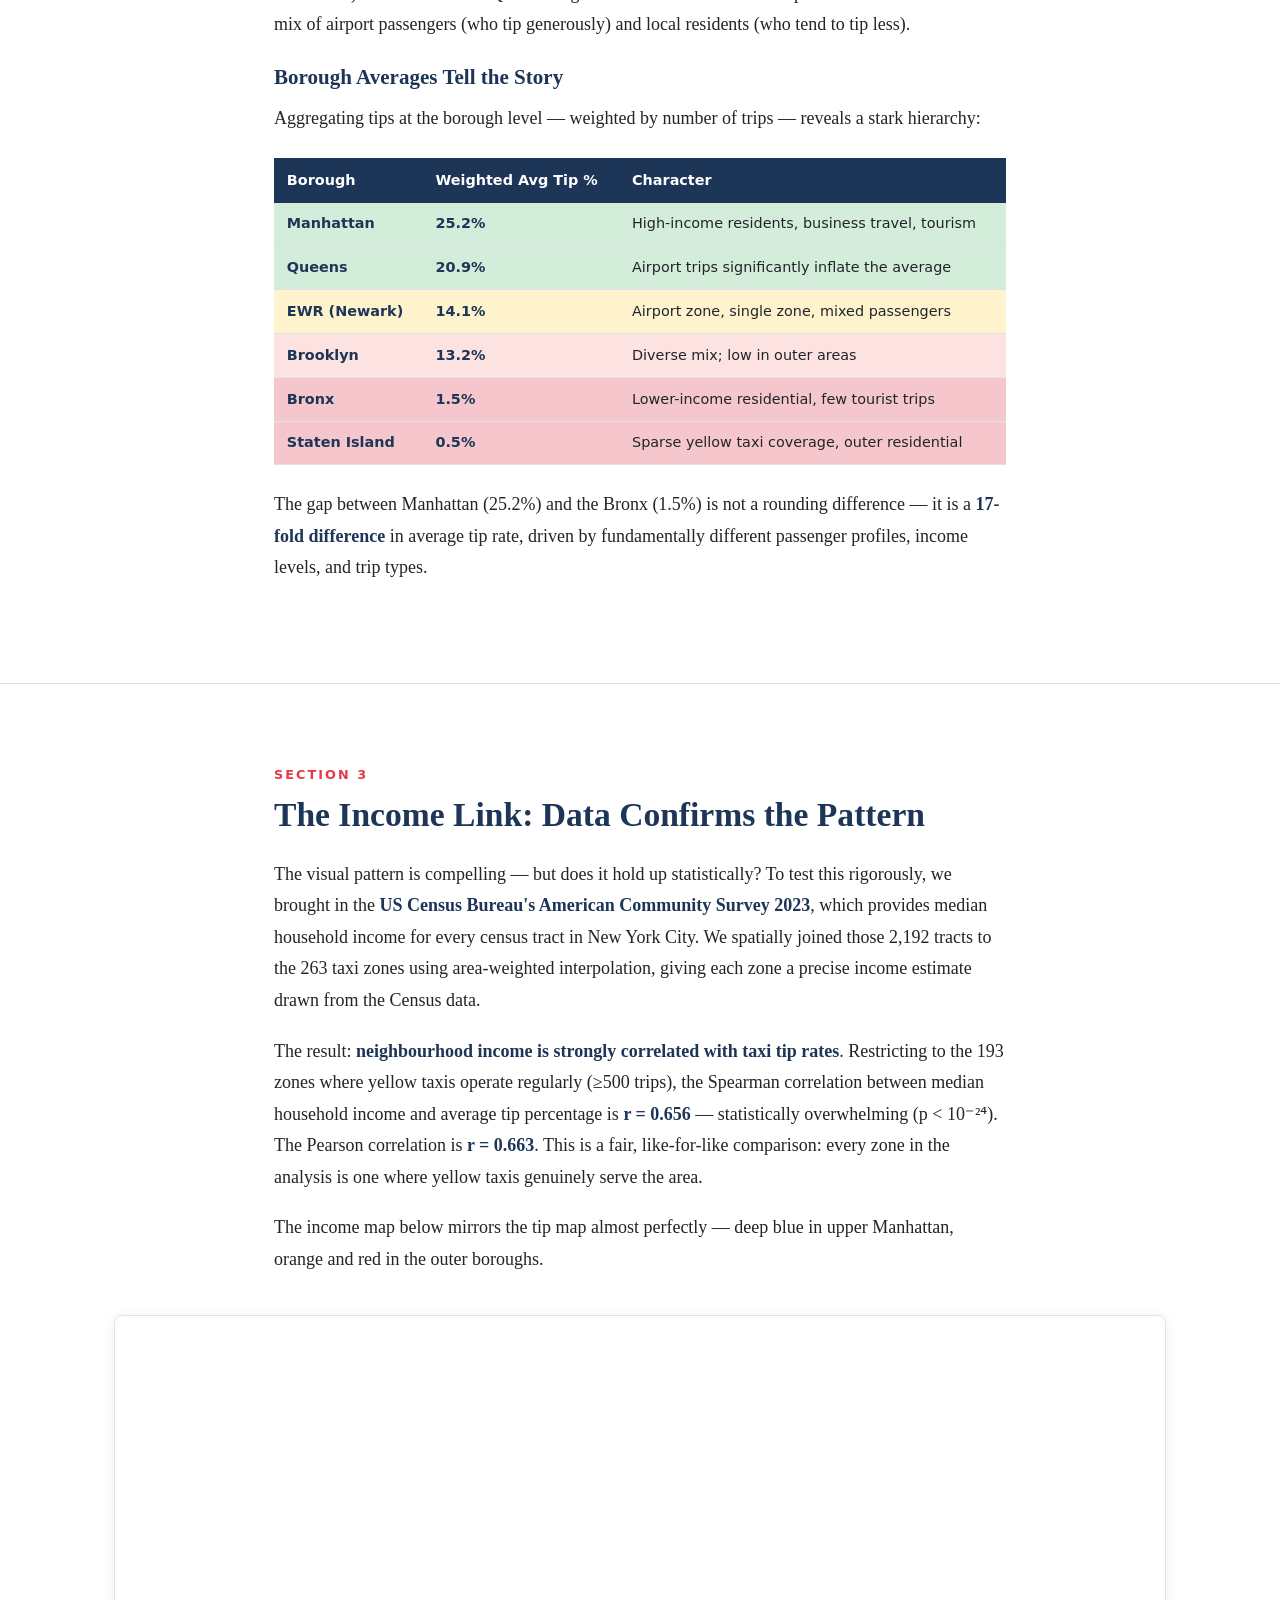
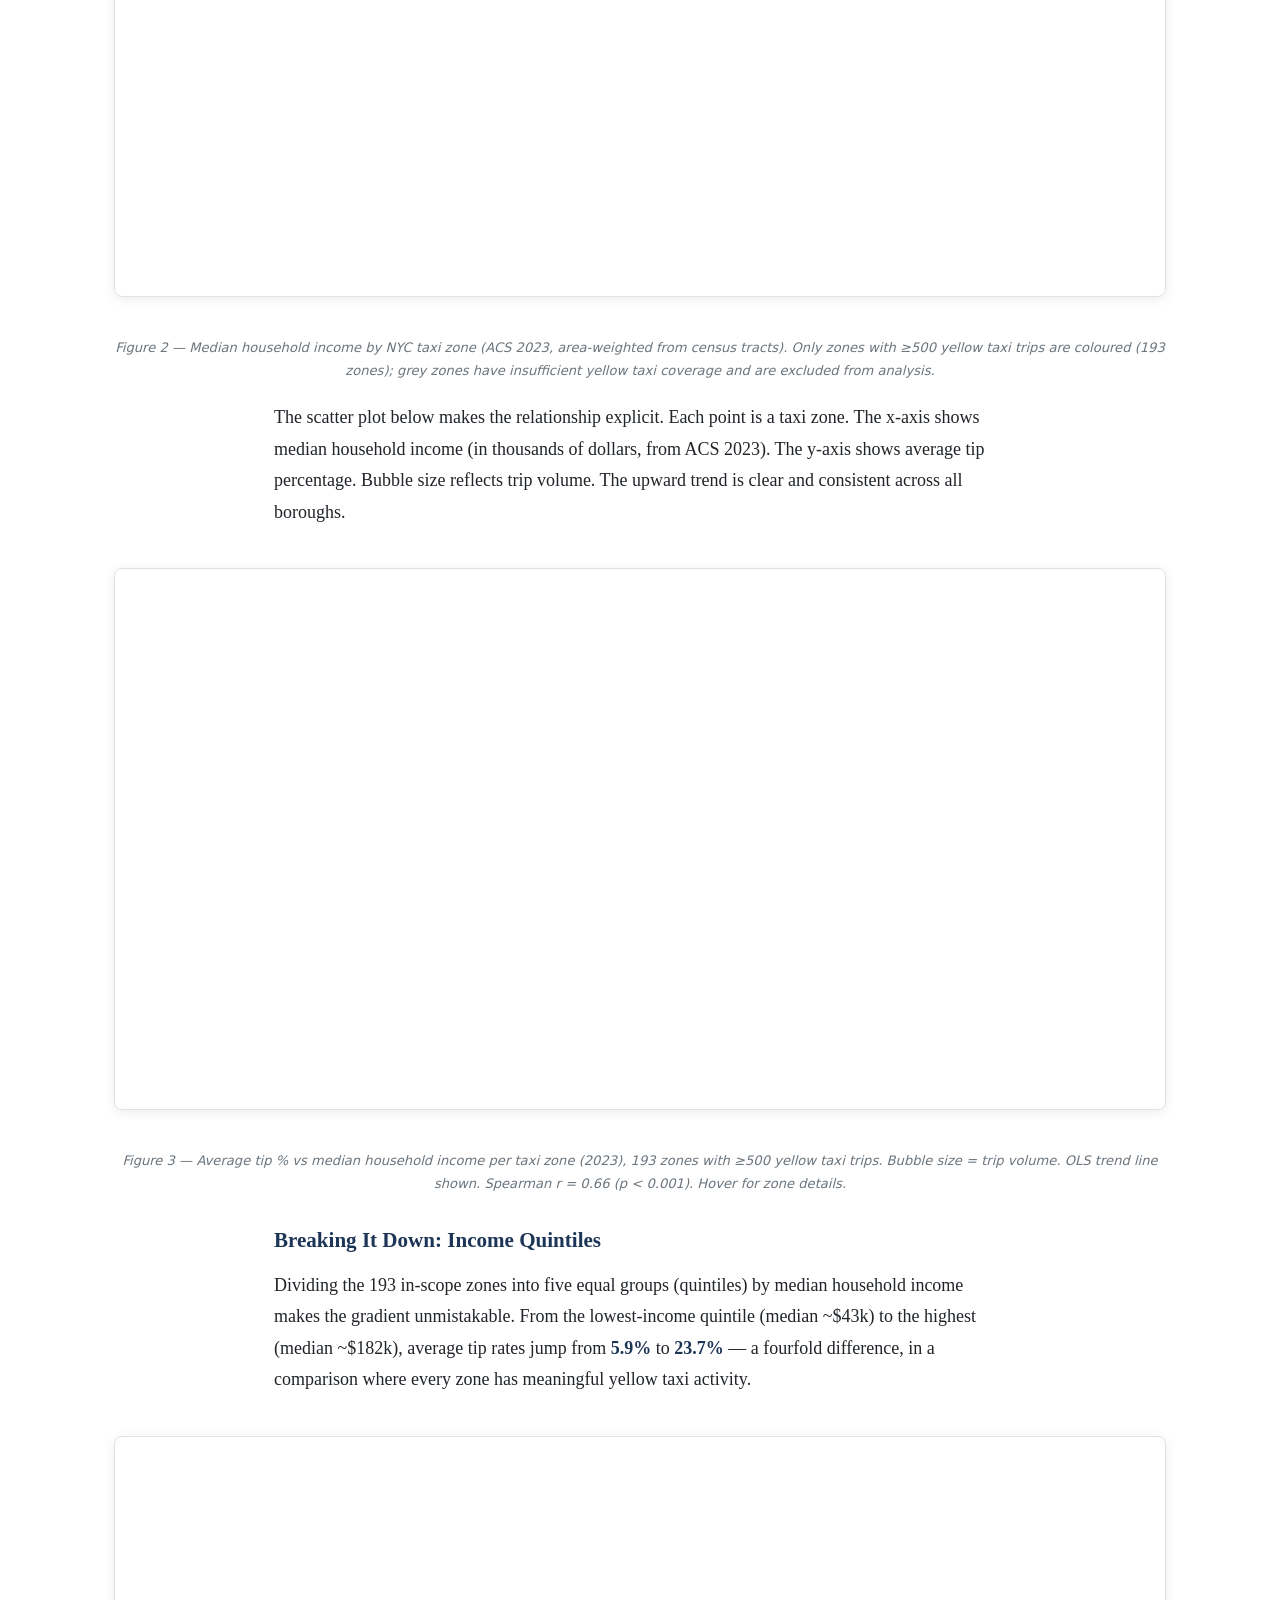
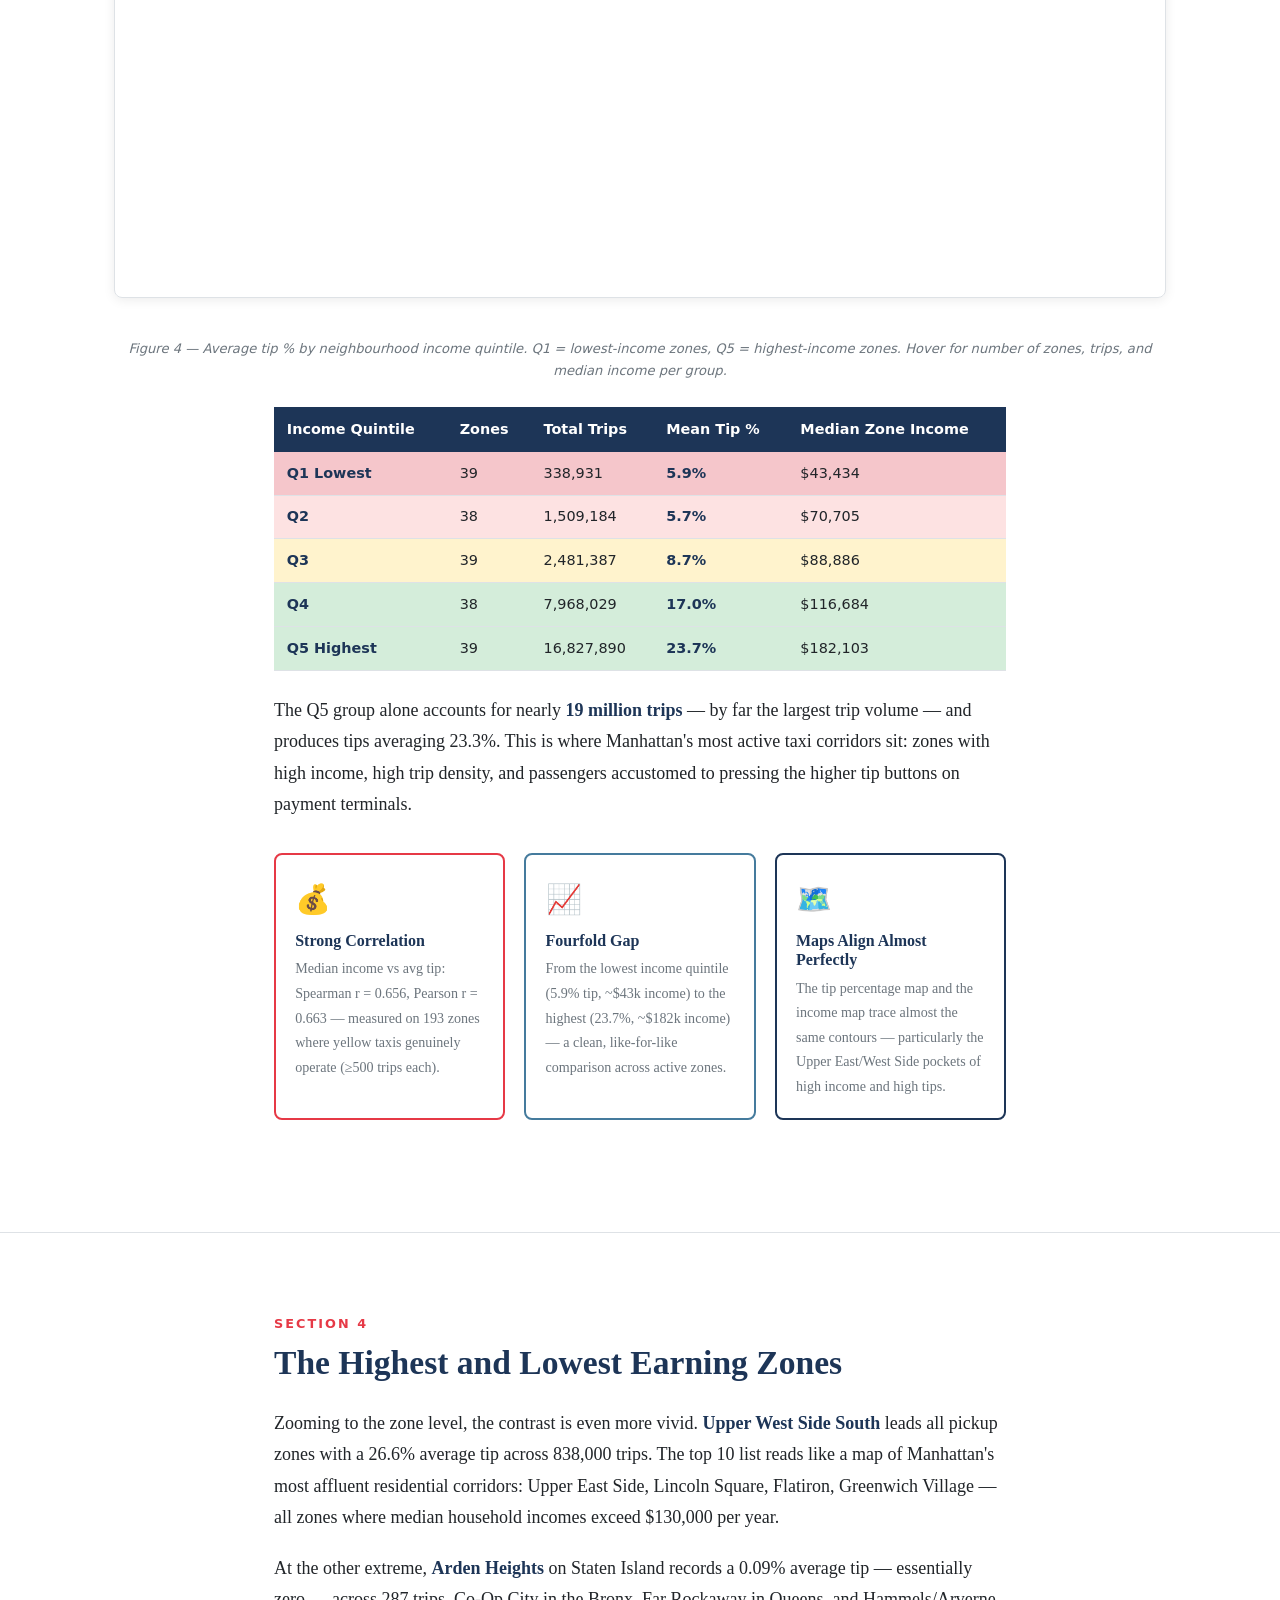
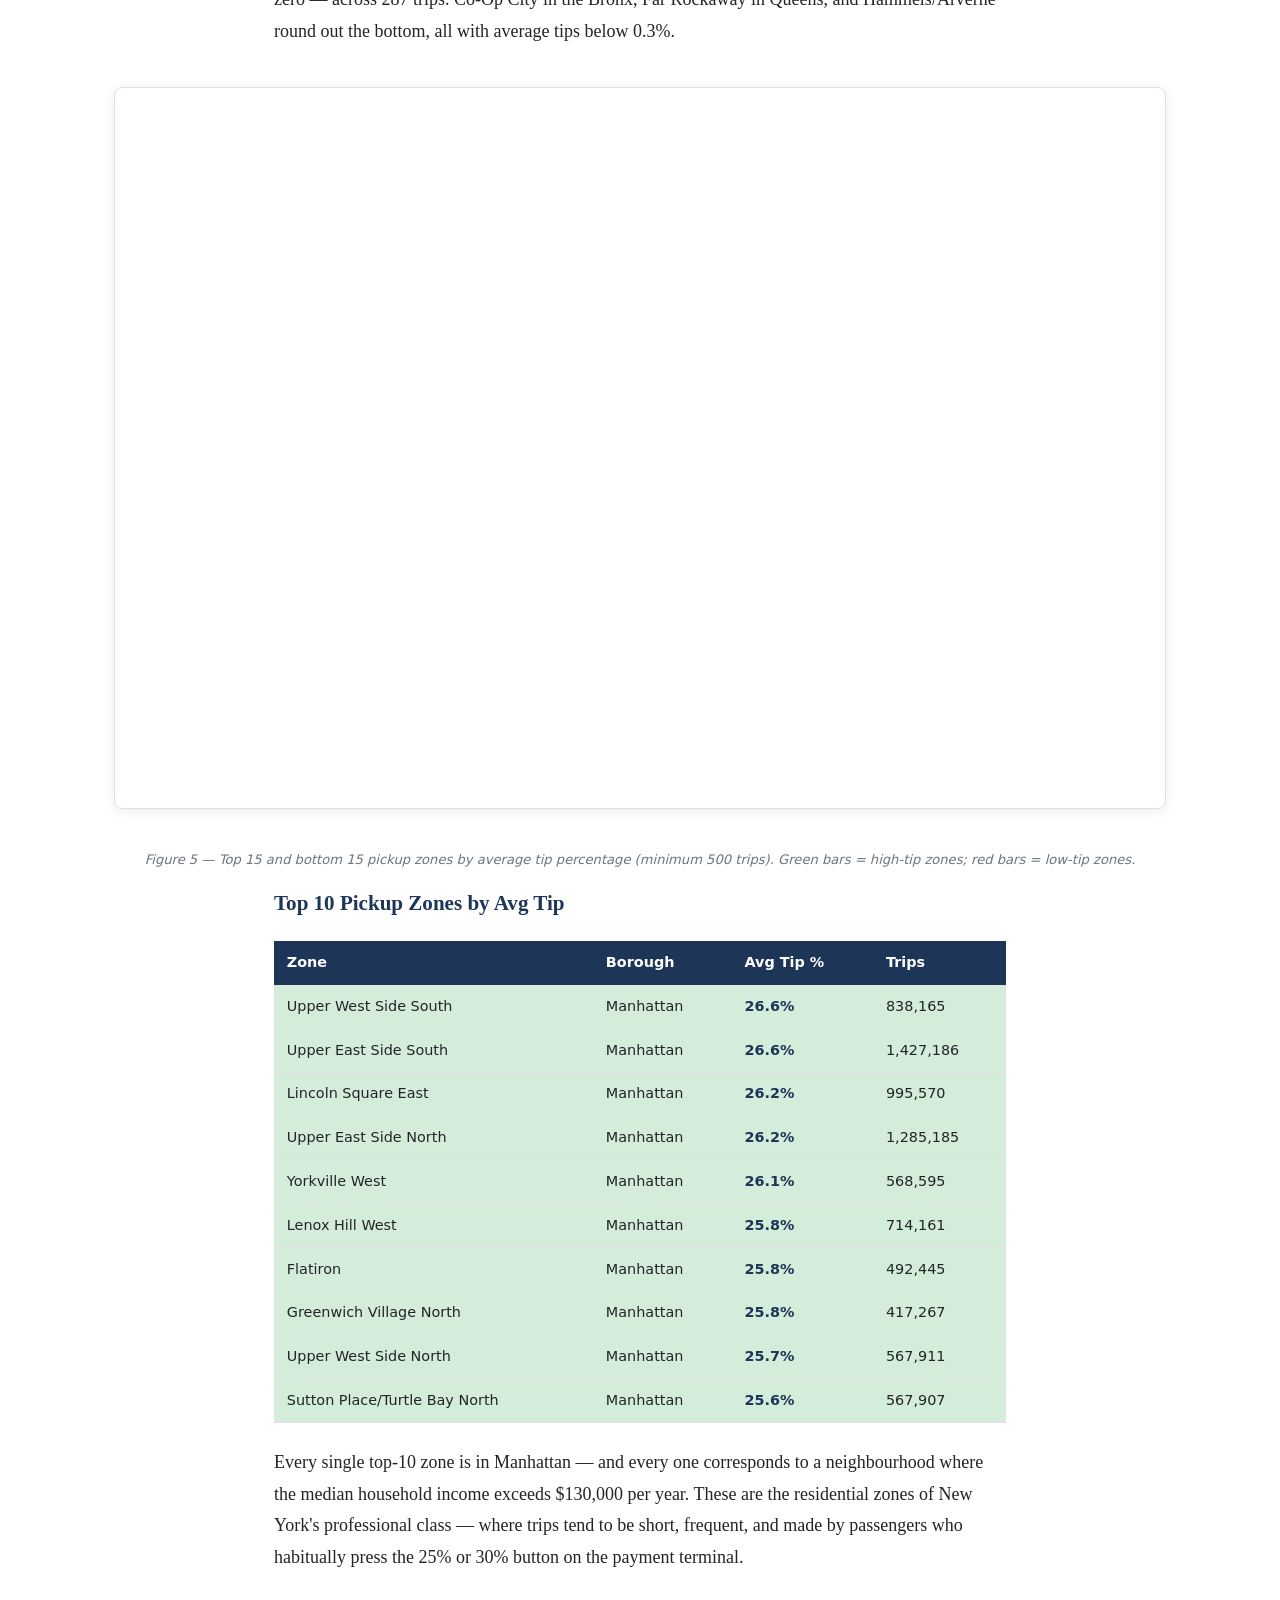
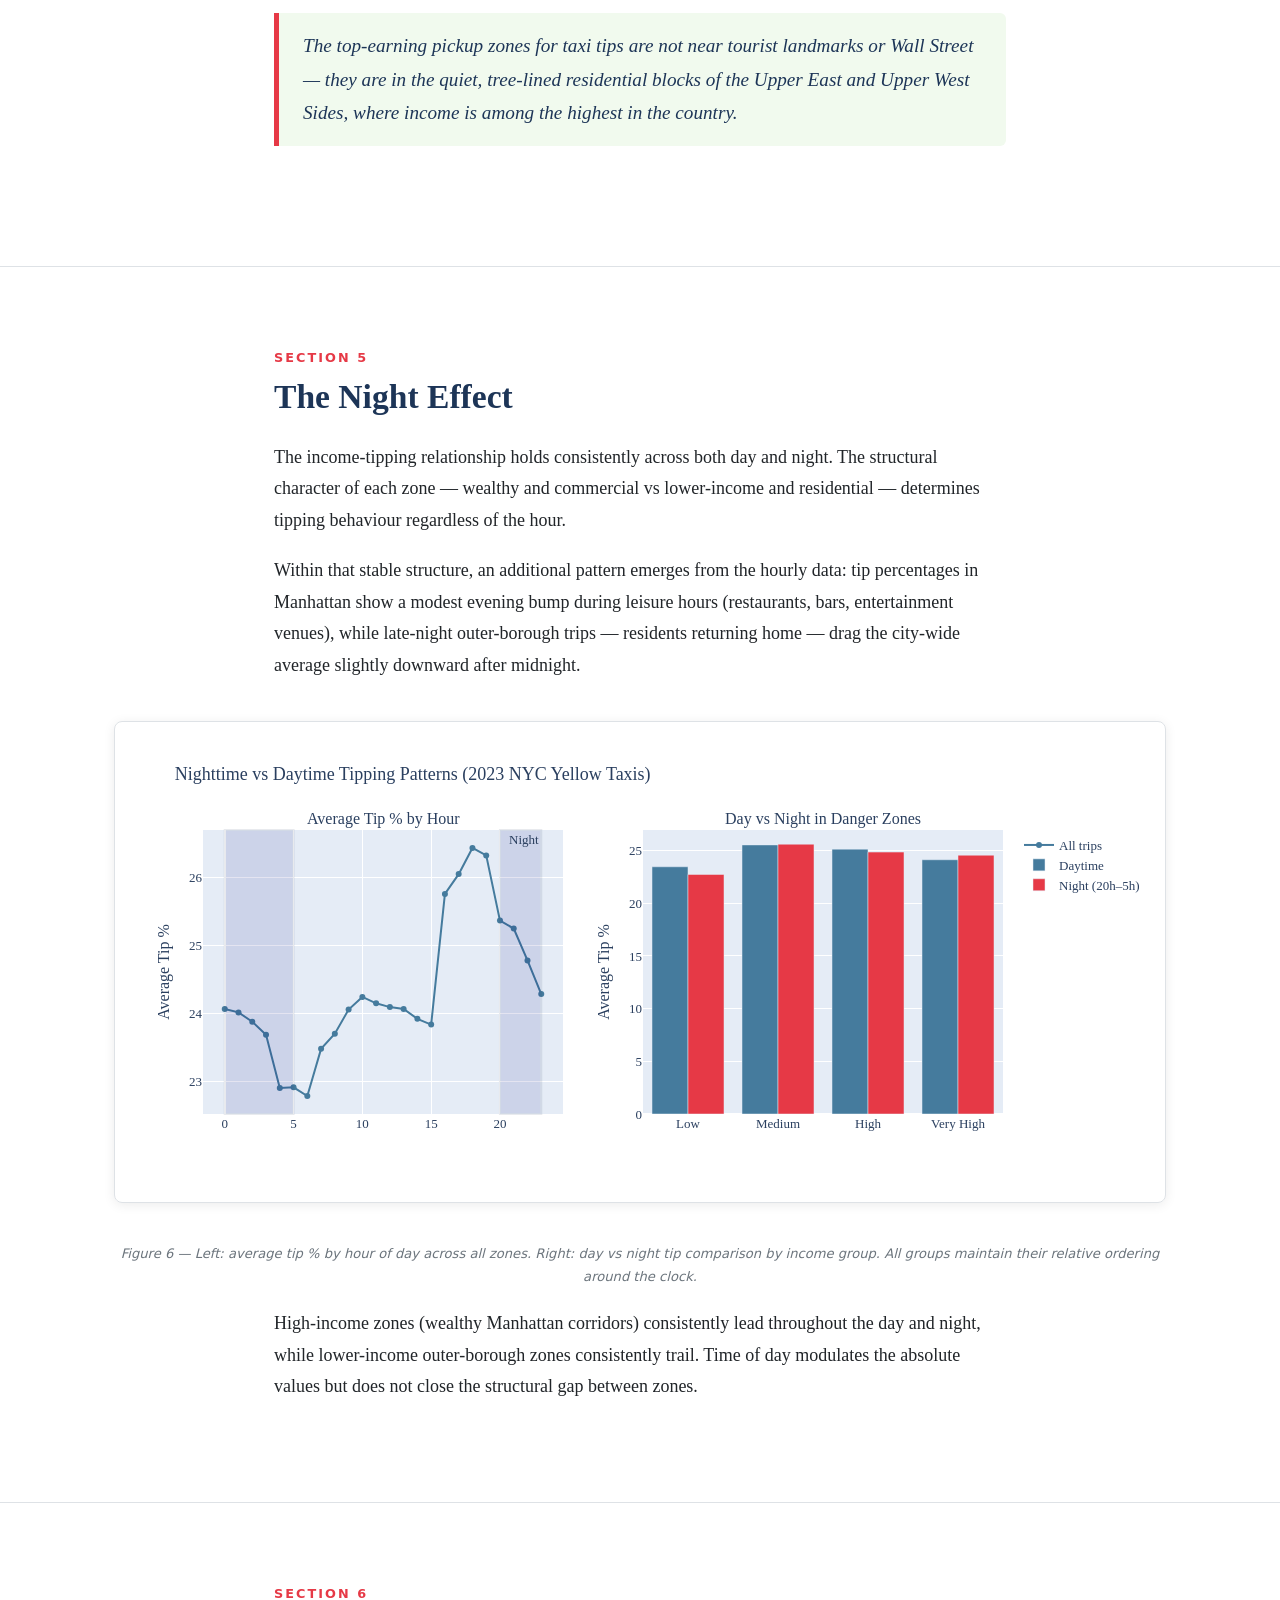
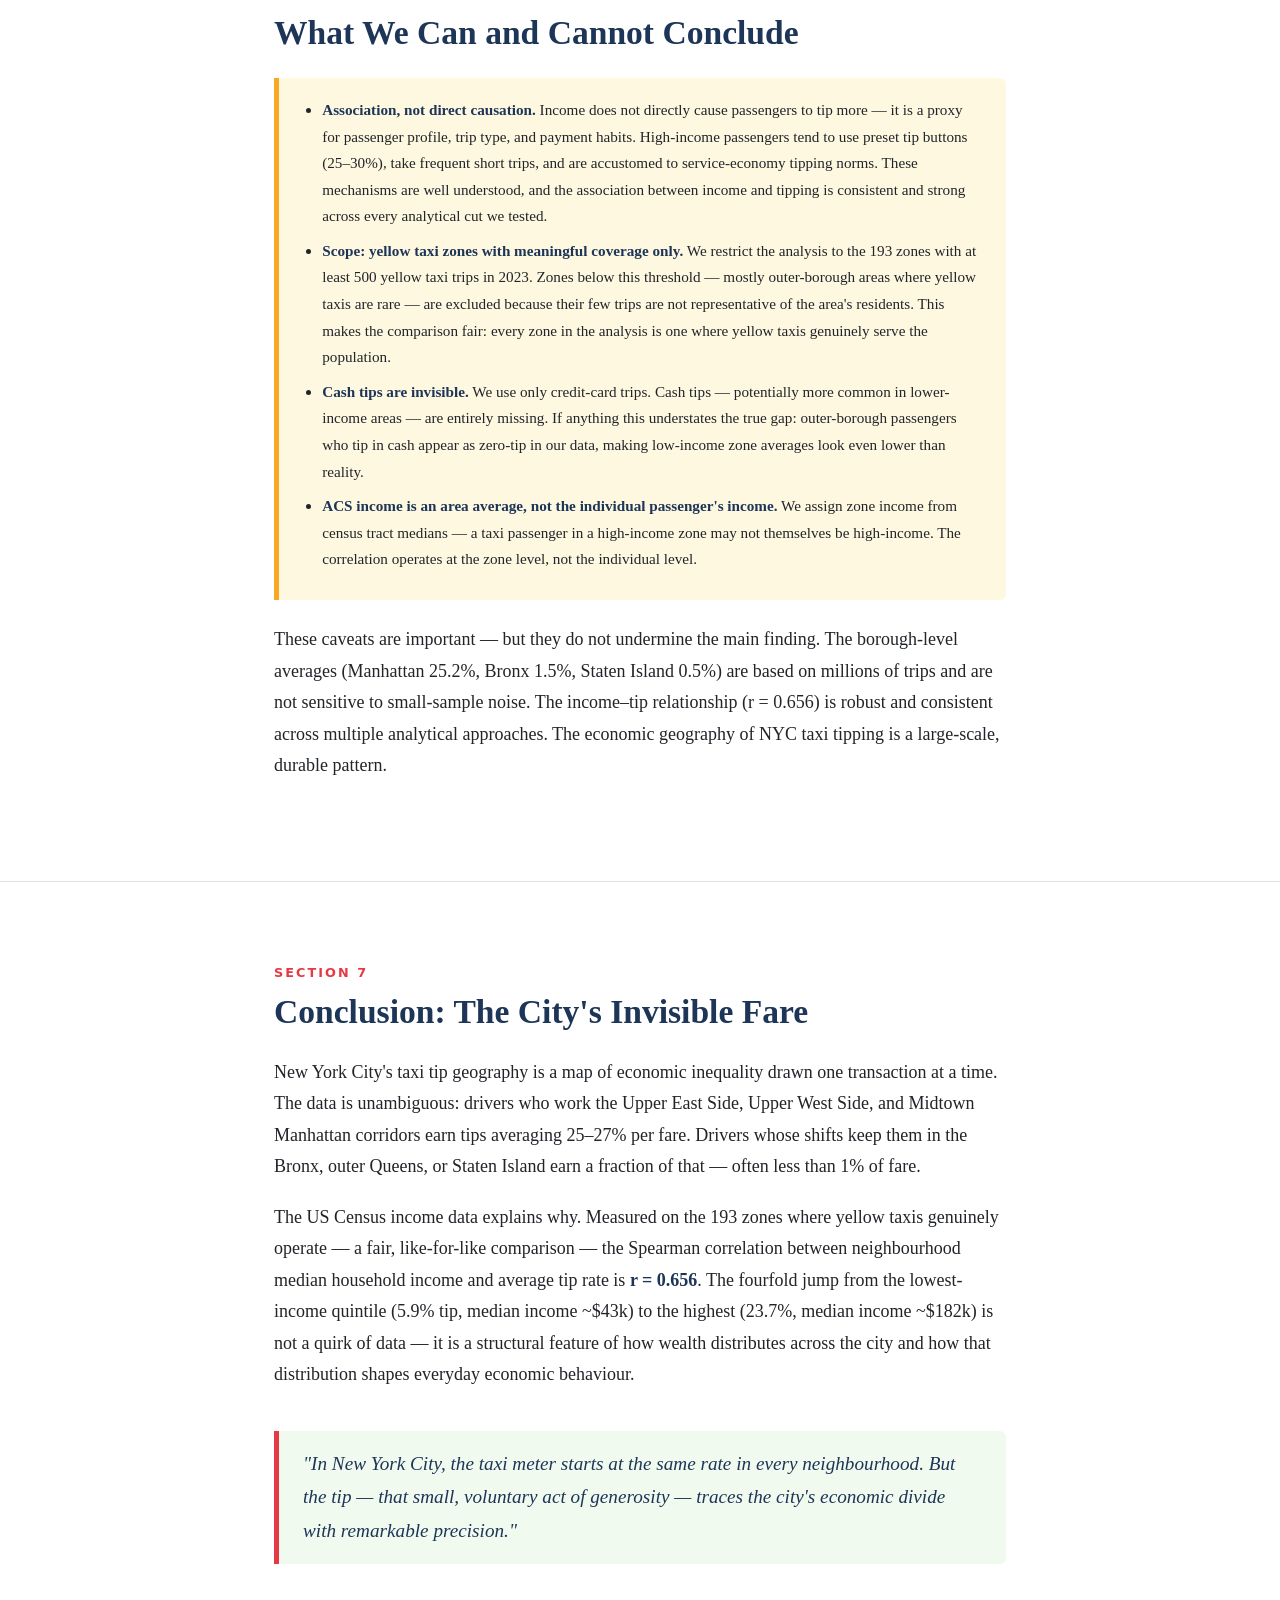
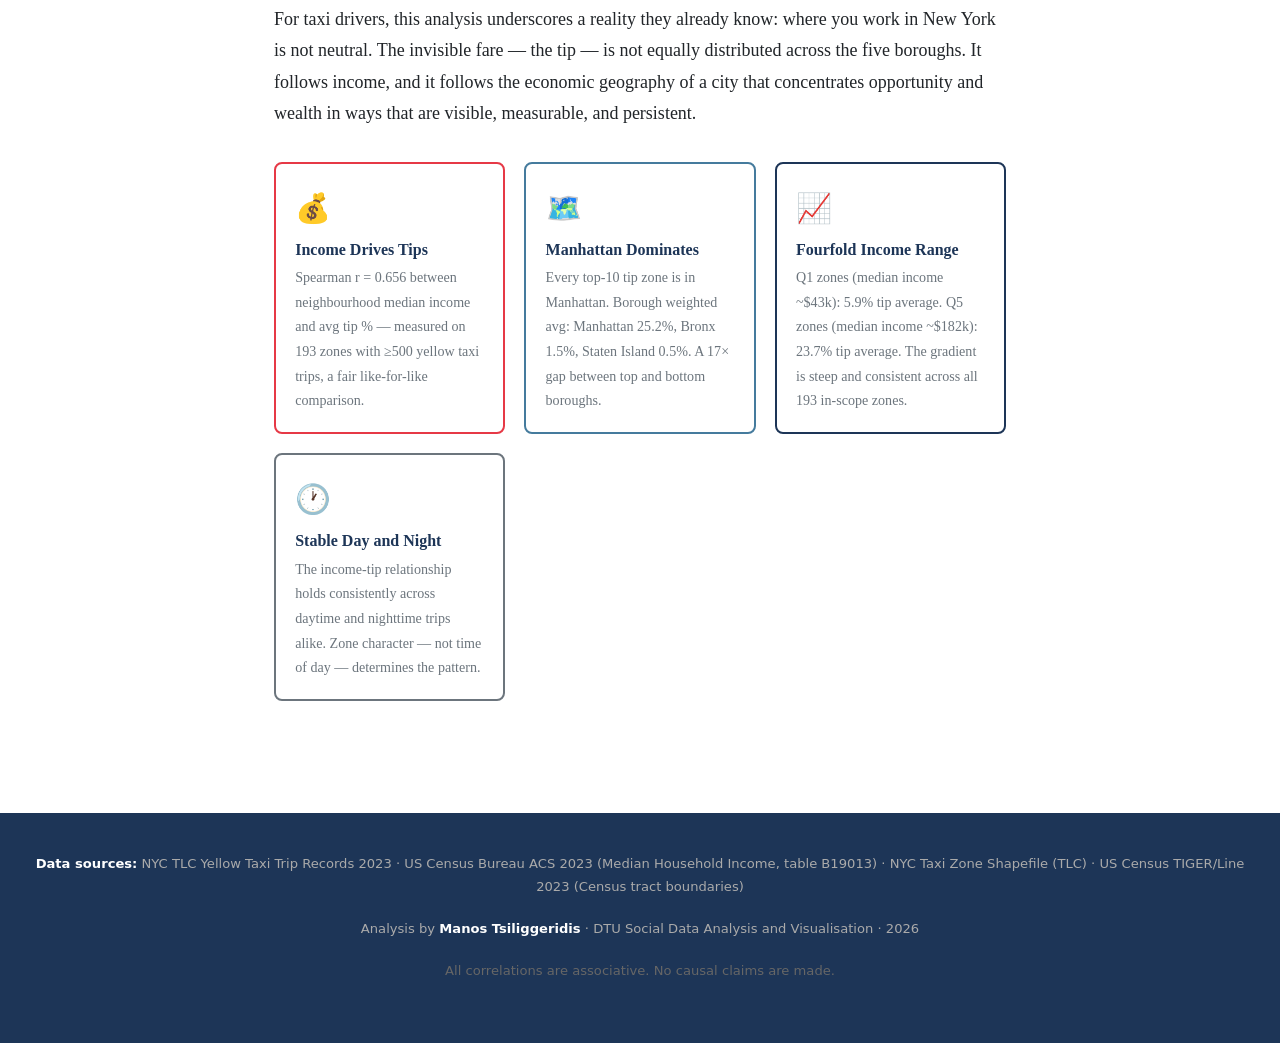
==== commit c2919a5f: "fixing the sections arrangment" ====
--- a/index.html
+++ b/index.html
@@ -43,8 +43,8 @@
 <nav>
   <a href="#intro">Introduction</a>
   <a href="#tipmap">The Tip Map</a>
+  <a href="#income">The Income Link</a>
   <a href="#rankings">Zone Rankings</a>
-  <a href="#income">The Income Link</a>
   <a href="#night">Night Effect</a>
   <a href="#caveats">Limitations</a>
   <a href="#conclusion">Conclusion</a>
@@ -221,10 +221,171 @@
   </div>
 </section>
 
-<!-- ══ SECTION 3 · ZONE RANKINGS ══════════════════════════════════════ -->
+<!-- ══ SECTION 3 · THE INCOME LINK ═══════════════════════════════════ -->
+<section id="income">
+  <div class="container">
+    <p class="section-label">Section 3</p>
+    <h2 class="section-title">The Income Link: Data Confirms the Pattern</h2>
+
+    <p>
+      The visual pattern is compelling — but does it hold up statistically?
+      To test this rigorously, we brought in the <strong>US Census Bureau's
+      American Community Survey 2023</strong>, which provides median household
+      income for every census tract in New York City. We spatially joined those
+      2,192 tracts to the 263 taxi zones using area-weighted interpolation,
+      giving each zone a precise income estimate drawn from the Census data.
+    </p>
+    <p>
+      The result: <strong>neighbourhood income is strongly correlated with
+      taxi tip rates</strong>. Restricting to the 193 zones where yellow taxis
+      operate regularly (≥500 trips), the Spearman correlation between median
+      household income and average tip percentage is <strong>r = 0.656</strong>
+      — statistically overwhelming (p &lt; 10⁻²⁴). The Pearson correlation is
+      <strong>r = 0.663</strong>. This is a fair, like-for-like comparison:
+      every zone in the analysis is one where yellow taxis genuinely serve
+      the area.
+    </p>
+
+    <p>
+      The income map below mirrors the tip map almost perfectly — deep blue
+      in upper Manhattan, orange and red in the outer boroughs.
+    </p>
+  </div>
+
+  <div class="wide-container">
+    <div class="viz-wrap">
+      <iframe src="visualizations/income_map.html" height="580" loading="lazy"></iframe>
+    </div>
+    <p class="viz-caption">
+      Figure 2 — Median household income by NYC taxi zone (ACS 2023, area-weighted from
+      census tracts). Only zones with ≥500 yellow taxi trips are coloured (193 zones);
+      grey zones have insufficient yellow taxi coverage and are excluded from analysis.
+    </p>
+  </div>
+
+  <div class="container">
+    <p>
+      The scatter plot below makes the relationship explicit. Each point is a
+      taxi zone. The x-axis shows median household income (in thousands of dollars,
+      from ACS 2023). The y-axis shows average tip percentage. Bubble size reflects
+      trip volume. The upward trend is clear and consistent across all boroughs.
+    </p>
+  </div>
+
+  <div class="wide-container">
+    <div class="viz-wrap">
+      <iframe src="visualizations/income_vs_tips_scatter.html" height="540" loading="lazy"></iframe>
+    </div>
+    <p class="viz-caption">
+      Figure 3 — Average tip % vs median household income per taxi zone (2023),
+      193 zones with ≥500 yellow taxi trips. Bubble size = trip volume.
+      OLS trend line shown. Spearman r = 0.66 (p &lt; 0.001). Hover for zone details.
+    </p>
+  </div>
+
+  <div class="container">
+    <h3 style="color:var(--navy); margin: 2rem 0 1rem;">Breaking It Down: Income Quintiles</h3>
+    <p>
+      Dividing the 193 in-scope zones into five equal groups (quintiles) by median
+      household income makes the gradient unmistakable. From the lowest-income
+      quintile (median ~$43k) to the highest (median ~$182k), average tip rates
+      jump from <strong>5.9%</strong> to <strong>23.7%</strong> — a fourfold difference,
+      in a comparison where every zone has meaningful yellow taxi activity.
+    </p>
+  </div>
+
+  <div class="wide-container">
+    <div class="viz-wrap">
+      <iframe src="visualizations/tip_by_income_group.html" height="460" loading="lazy"></iframe>
+    </div>
+    <p class="viz-caption">
+      Figure 4 — Average tip % by neighbourhood income quintile. Q1 = lowest-income zones,
+      Q5 = highest-income zones. Hover for number of zones, trips, and median income per group.
+    </p>
+  </div>
+
+  <div class="container">
+    <table class="bucket-table">
+      <thead>
+        <tr>
+          <th>Income Quintile</th>
+          <th>Zones</th>
+          <th>Total Trips</th>
+          <th>Mean Tip %</th>
+          <th>Median Zone Income</th>
+        </tr>
+      </thead>
+      <tbody>
+        <tr class="danger-vhigh">
+          <td><strong>Q1 Lowest</strong></td>
+          <td>39</td>
+          <td>338,931</td>
+          <td><strong>5.9%</strong></td>
+          <td>$43,434</td>
+        </tr>
+        <tr class="danger-high">
+          <td><strong>Q2</strong></td>
+          <td>38</td>
+          <td>1,509,184</td>
+          <td><strong>5.7%</strong></td>
+          <td>$70,705</td>
+        </tr>
+        <tr class="danger-med">
+          <td><strong>Q3</strong></td>
+          <td>39</td>
+          <td>2,481,387</td>
+          <td><strong>8.7%</strong></td>
+          <td>$88,886</td>
+        </tr>
+        <tr class="danger-low">
+          <td><strong>Q4</strong></td>
+          <td>38</td>
+          <td>7,968,029</td>
+          <td><strong>17.0%</strong></td>
+          <td>$116,684</td>
+        </tr>
+        <tr class="danger-low">
+          <td><strong>Q5 Highest</strong></td>
+          <td>39</td>
+          <td>16,827,890</td>
+          <td><strong>23.7%</strong></td>
+          <td>$182,103</td>
+        </tr>
+      </tbody>
+    </table>
+
+    <p style="margin-top:1rem;">
+      The Q5 group alone accounts for nearly <strong>19 million trips</strong> —
+      by far the largest trip volume — and produces tips averaging 23.3%.
+      This is where Manhattan's most active taxi corridors sit: zones with
+      high income, high trip density, and passengers accustomed to pressing
+      the higher tip buttons on payment terminals.
+    </p>
+
+    <div class="findings-grid" style="margin-top:2rem;">
+      <div class="finding-card" style="border-color:var(--red);">
+        <div class="icon">💰</div>
+        <h4>Strong Correlation</h4>
+        <p>Median income vs avg tip: Spearman r = 0.656, Pearson r = 0.663 — measured on 193 zones where yellow taxis genuinely operate (≥500 trips each).</p>
+      </div>
+      <div class="finding-card" style="border-color:var(--blue);">
+        <div class="icon">📈</div>
+        <h4>Fourfold Gap</h4>
+        <p>From the lowest income quintile (5.9% tip, ~$43k income) to the highest (23.7%, ~$182k income) — a clean, like-for-like comparison across active zones.</p>
+      </div>
+      <div class="finding-card" style="border-color:var(--navy);">
+        <div class="icon">🗺️</div>
+        <h4>Maps Align Almost Perfectly</h4>
+        <p>The tip percentage map and the income map trace almost the same contours — particularly the Upper East/West Side pockets of high income and high tips.</p>
+      </div>
+    </div>
+  </div>
+</section>
+
+<!-- ══ SECTION 4 · ZONE RANKINGS ══════════════════════════════════════ -->
 <section id="rankings">
   <div class="container">
-    <p class="section-label">Section 3</p>
+    <p class="section-label">Section 4</p>
     <h2 class="section-title">The Highest and Lowest Earning Zones</h2>
 
     <p>
@@ -248,7 +409,7 @@
       <iframe src="visualizations/zone_tip_ranking.html" height="720" loading="lazy"></iframe>
     </div>
     <p class="viz-caption">
-      Figure 2 — Top 15 and bottom 15 pickup zones by average tip percentage
+      Figure 5 — Top 15 and bottom 15 pickup zones by average tip percentage
       (minimum 500 trips). Green bars = high-tip zones; red bars = low-tip zones.
     </p>
   </div>
@@ -295,167 +456,6 @@
   </div>
 </section>
 
-<!-- ══ SECTION 4 · THE INCOME LINK ═══════════════════════════════════ -->
-<section id="income">
-  <div class="container">
-    <p class="section-label">Section 4</p>
-    <h2 class="section-title">The Income Link: Data Confirms the Pattern</h2>
-
-    <p>
-      The visual pattern is compelling — but does it hold up statistically?
-      To test this rigorously, we brought in the <strong>US Census Bureau's
-      American Community Survey 2023</strong>, which provides median household
-      income for every census tract in New York City. We spatially joined those
-      2,192 tracts to the 263 taxi zones using area-weighted interpolation,
-      giving each zone a precise income estimate drawn from the Census data.
-    </p>
-    <p>
-      The result: <strong>neighbourhood income is strongly correlated with
-      taxi tip rates</strong>. Restricting to the 193 zones where yellow taxis
-      operate regularly (≥500 trips), the Spearman correlation between median
-      household income and average tip percentage is <strong>r = 0.656</strong>
-      — statistically overwhelming (p &lt; 10⁻²⁴). The Pearson correlation is
-      <strong>r = 0.663</strong>. This is a fair, like-for-like comparison:
-      every zone in the analysis is one where yellow taxis genuinely serve
-      the area.
-    </p>
-
-    <p>
-      The income map below mirrors the tip map almost perfectly — deep blue
-      in upper Manhattan, orange and red in the outer boroughs.
-    </p>
-  </div>
-
-  <div class="wide-container">
-    <div class="viz-wrap">
-      <iframe src="visualizations/income_map.html" height="580" loading="lazy"></iframe>
-    </div>
-    <p class="viz-caption">
-      Figure 3 — Median household income by NYC taxi zone (ACS 2023, area-weighted from
-      census tracts). Only zones with ≥500 yellow taxi trips are coloured (193 zones);
-      grey zones have insufficient yellow taxi coverage and are excluded from analysis.
-    </p>
-  </div>
-
-  <div class="container">
-    <p>
-      The scatter plot below makes the relationship explicit. Each point is a
-      taxi zone. The x-axis shows median household income (in thousands of dollars,
-      from ACS 2023). The y-axis shows average tip percentage. Bubble size reflects
-      trip volume. The upward trend is clear and consistent across all boroughs.
-    </p>
-  </div>
-
-  <div class="wide-container">
-    <div class="viz-wrap">
-      <iframe src="visualizations/income_vs_tips_scatter.html" height="540" loading="lazy"></iframe>
-    </div>
-    <p class="viz-caption">
-      Figure 4 — Average tip % vs median household income per taxi zone (2023),
-      193 zones with ≥500 yellow taxi trips. Bubble size = trip volume.
-      OLS trend line shown. Spearman r = 0.66 (p &lt; 0.001). Hover for zone details.
-    </p>
-  </div>
-
-  <div class="container">
-    <h3 style="color:var(--navy); margin: 2rem 0 1rem;">Breaking It Down: Income Quintiles</h3>
-    <p>
-      Dividing the 193 in-scope zones into five equal groups (quintiles) by median
-      household income makes the gradient unmistakable. From the lowest-income
-      quintile (median ~$43k) to the highest (median ~$182k), average tip rates
-      jump from <strong>5.9%</strong> to <strong>23.7%</strong> — a fourfold difference,
-      in a comparison where every zone has meaningful yellow taxi activity.
-    </p>
-  </div>
-
-  <div class="wide-container">
-    <div class="viz-wrap">
-      <iframe src="visualizations/tip_by_income_group.html" height="460" loading="lazy"></iframe>
-    </div>
-    <p class="viz-caption">
-      Figure 5 — Average tip % by neighbourhood income quintile. Q1 = lowest-income zones,
-      Q5 = highest-income zones. Hover for number of zones, trips, and median income per group.
-    </p>
-  </div>
-
-  <div class="container">
-    <table class="bucket-table">
-      <thead>
-        <tr>
-          <th>Income Quintile</th>
-          <th>Zones</th>
-          <th>Total Trips</th>
-          <th>Mean Tip %</th>
-          <th>Median Zone Income</th>
-        </tr>
-      </thead>
-      <tbody>
-        <tr class="danger-vhigh">
-          <td><strong>Q1 Lowest</strong></td>
-          <td>39</td>
-          <td>338,931</td>
-          <td><strong>5.9%</strong></td>
-          <td>$43,434</td>
-        </tr>
-        <tr class="danger-high">
-          <td><strong>Q2</strong></td>
-          <td>38</td>
-          <td>1,509,184</td>
-          <td><strong>5.7%</strong></td>
-          <td>$70,705</td>
-        </tr>
-        <tr class="danger-med">
-          <td><strong>Q3</strong></td>
-          <td>39</td>
-          <td>2,481,387</td>
-          <td><strong>8.7%</strong></td>
-          <td>$88,886</td>
-        </tr>
-        <tr class="danger-low">
-          <td><strong>Q4</strong></td>
-          <td>38</td>
-          <td>7,968,029</td>
-          <td><strong>17.0%</strong></td>
-          <td>$116,684</td>
-        </tr>
-        <tr class="danger-low">
-          <td><strong>Q5 Highest</strong></td>
-          <td>39</td>
-          <td>16,827,890</td>
-          <td><strong>23.7%</strong></td>
-          <td>$182,103</td>
-        </tr>
-      </tbody>
-    </table>
-
-    <p style="margin-top:1rem;">
-      The Q5 group alone accounts for nearly <strong>19 million trips</strong> —
-      by far the largest trip volume — and produces tips averaging 23.3%.
-      This is where Manhattan's most active taxi corridors sit: zones with
-      high income, high trip density, and passengers accustomed to pressing
-      the higher tip buttons on payment terminals.
-    </p>
-
-    <div class="findings-grid" style="margin-top:2rem;">
-      <div class="finding-card" style="border-color:var(--red);">
-        <div class="icon">💰</div>
-        <h4>Strong Correlation</h4>
-        <p>Median income vs avg tip: Spearman r = 0.656, Pearson r = 0.663 — measured on 193 zones where yellow taxis genuinely operate (≥500 trips each).</p>
-      </div>
-      <div class="finding-card" style="border-color:var(--blue);">
-        <div class="icon">📈</div>
-        <h4>Fourfold Gap</h4>
-        <p>From the lowest income quintile (5.9% tip, ~$43k income) to the highest (23.7%, ~$182k income) — a clean, like-for-like comparison across active zones.</p>
-      </div>
-      <div class="finding-card" style="border-color:var(--navy);">
-        <div class="icon">🗺️</div>
-        <h4>Maps Align Almost Perfectly</h4>
-        <p>The tip percentage map and the income map trace almost the same contours — particularly the Upper East/West Side pockets of high income and high tips.</p>
-      </div>
-    </div>
-  </div>
-</section>
-
 <!-- ══ SECTION 5 · THE NIGHT EFFECT ══════════════════════════════════ -->
 <section id="night">
   <div class="container">
@@ -539,7 +539,7 @@
       These caveats are important — but they do not undermine the main finding.
       The borough-level averages (Manhattan 25.2%, Bronx 1.5%, Staten Island 0.5%)
       are based on millions of trips and are not sensitive to small-sample noise.
-      The income–tip relationship (r = 0.574) is robust and consistent across
+      The income–tip relationship (r = 0.656) is robust and consistent across
       multiple analytical approaches. The economic geography of NYC taxi tipping
       is a large-scale, durable pattern.
     </p>
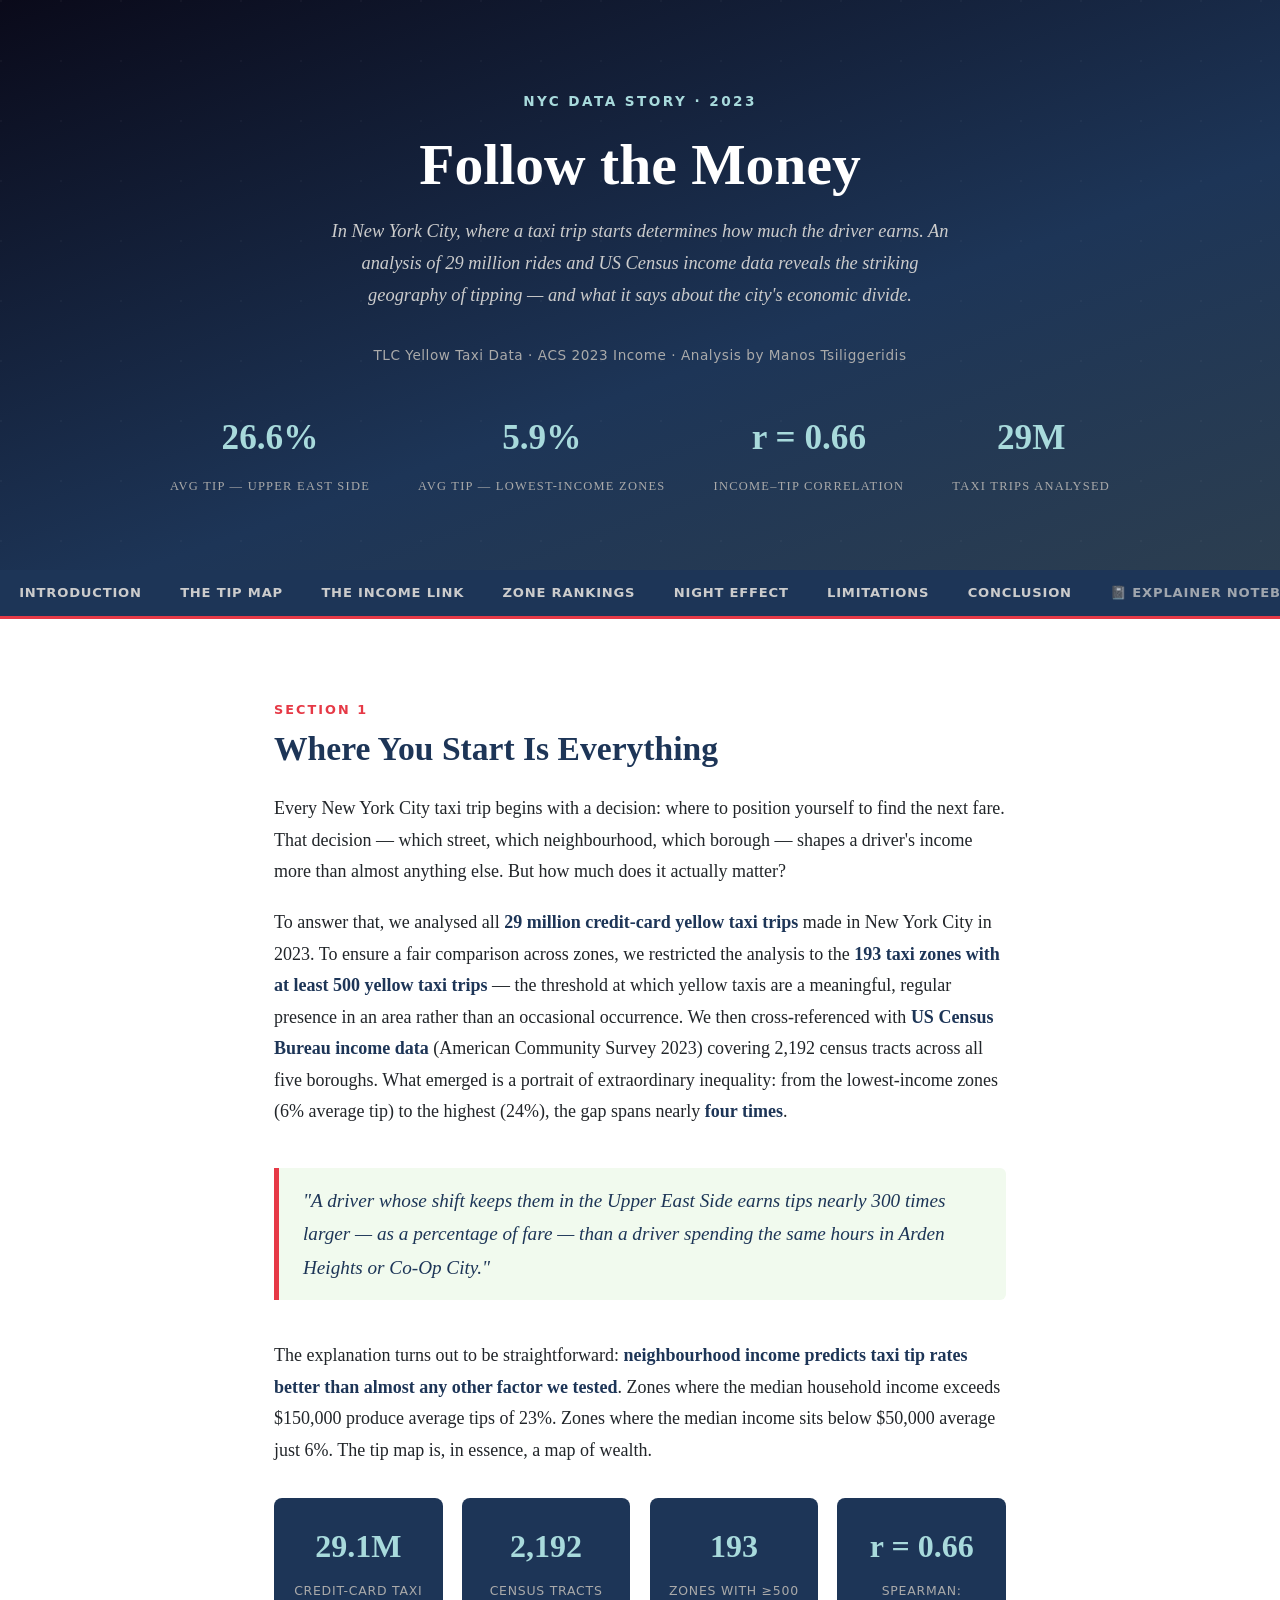
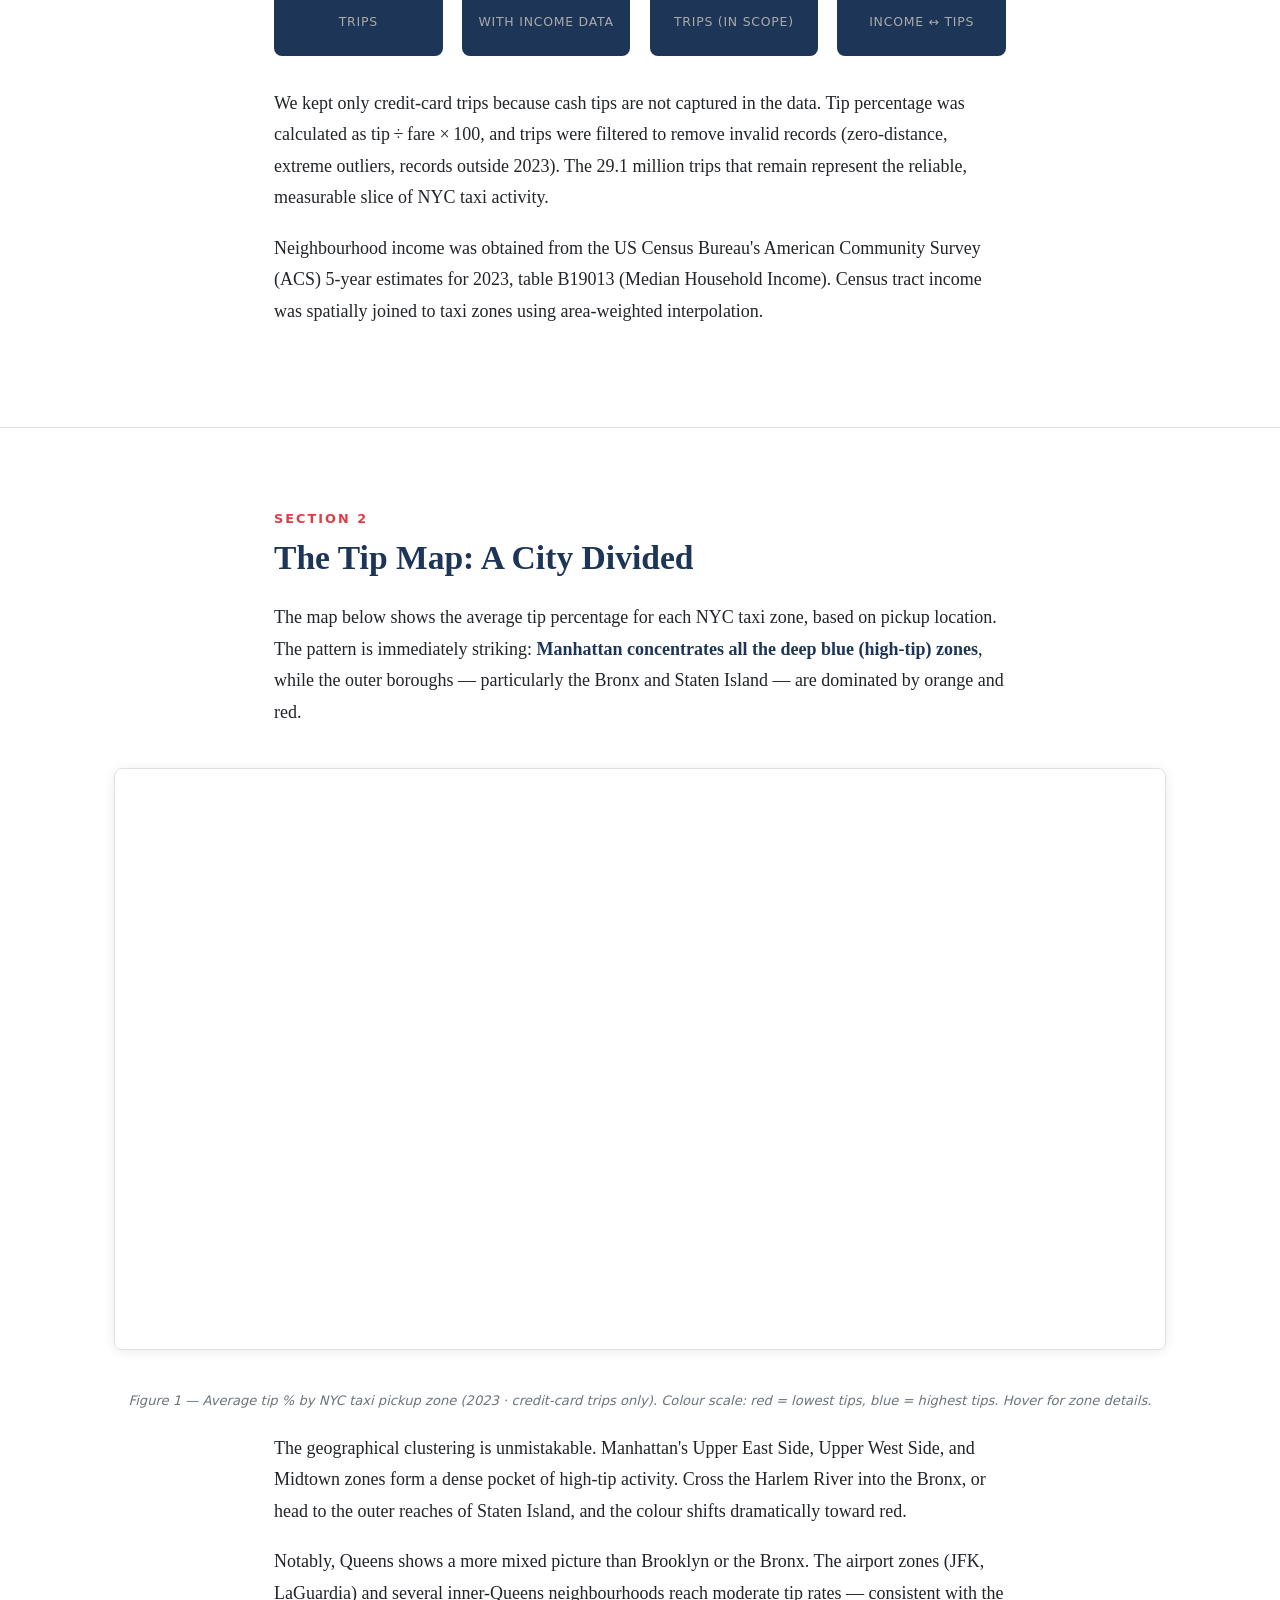
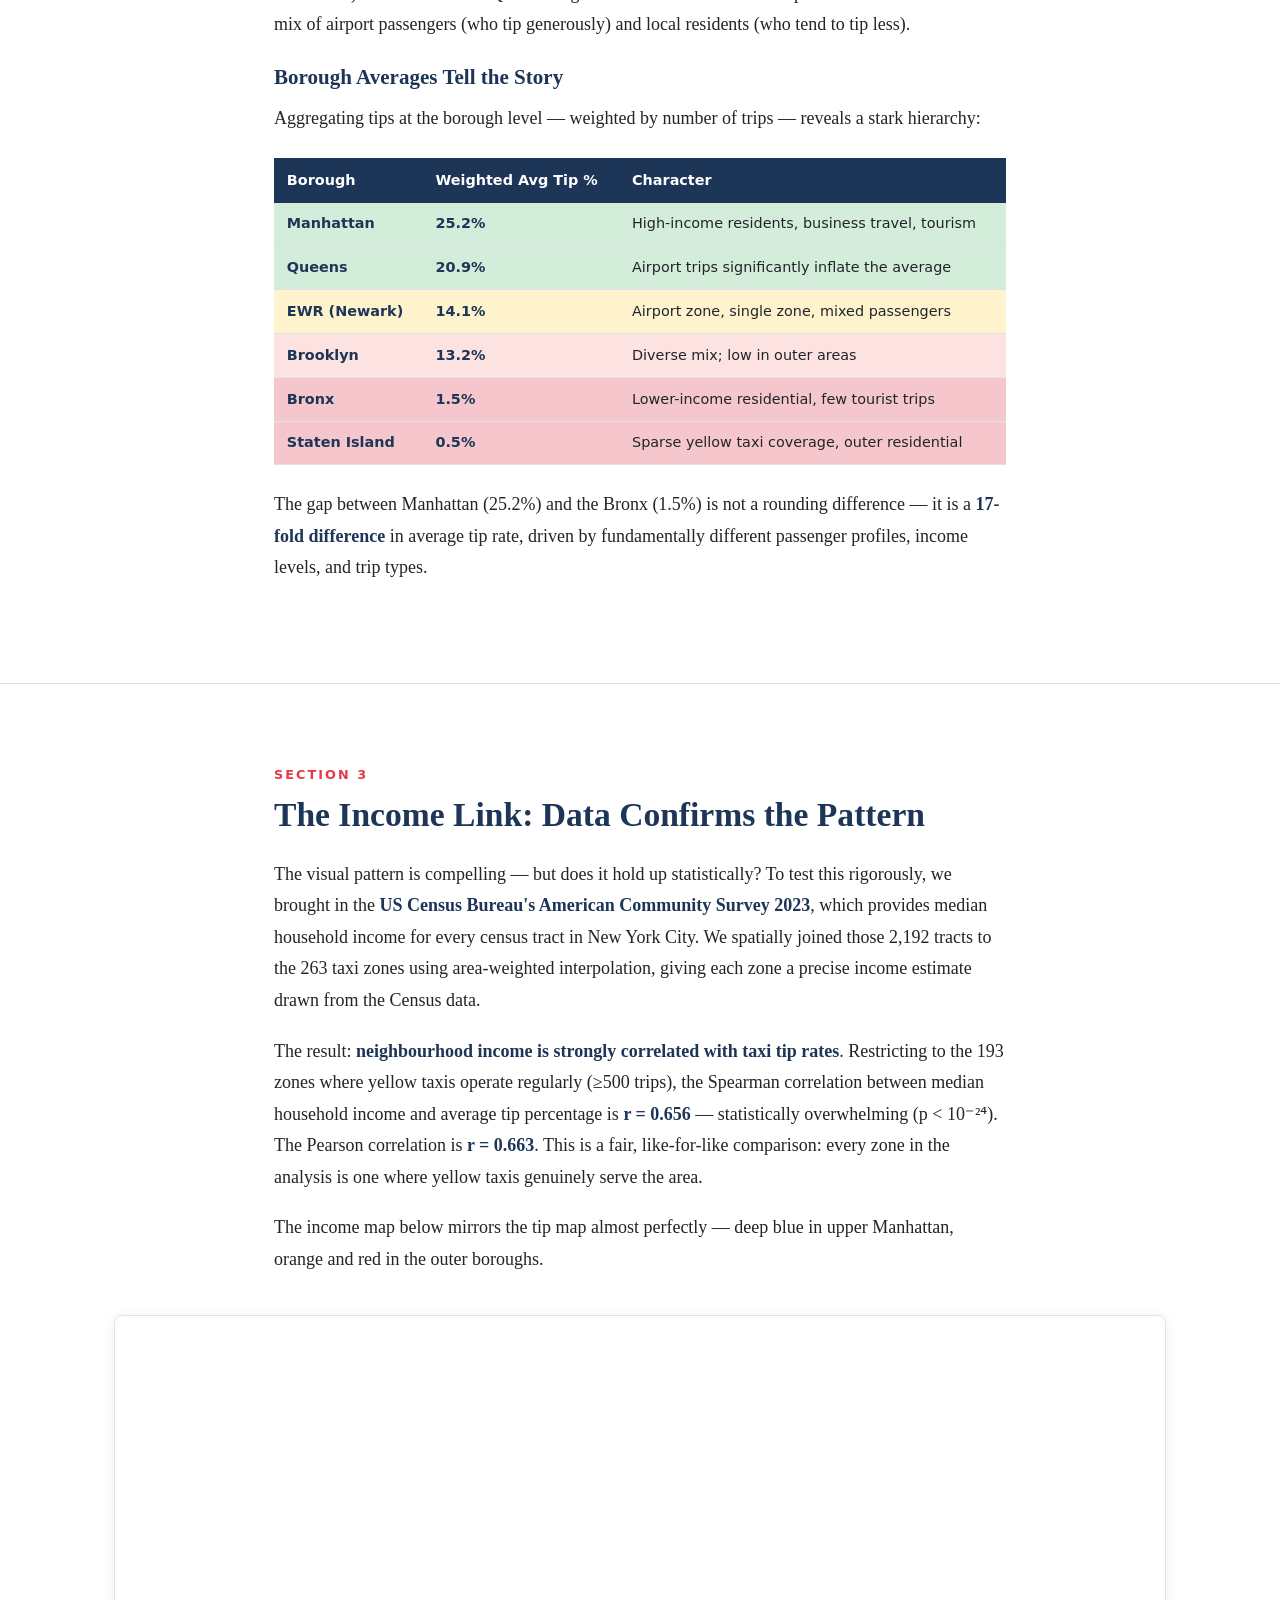
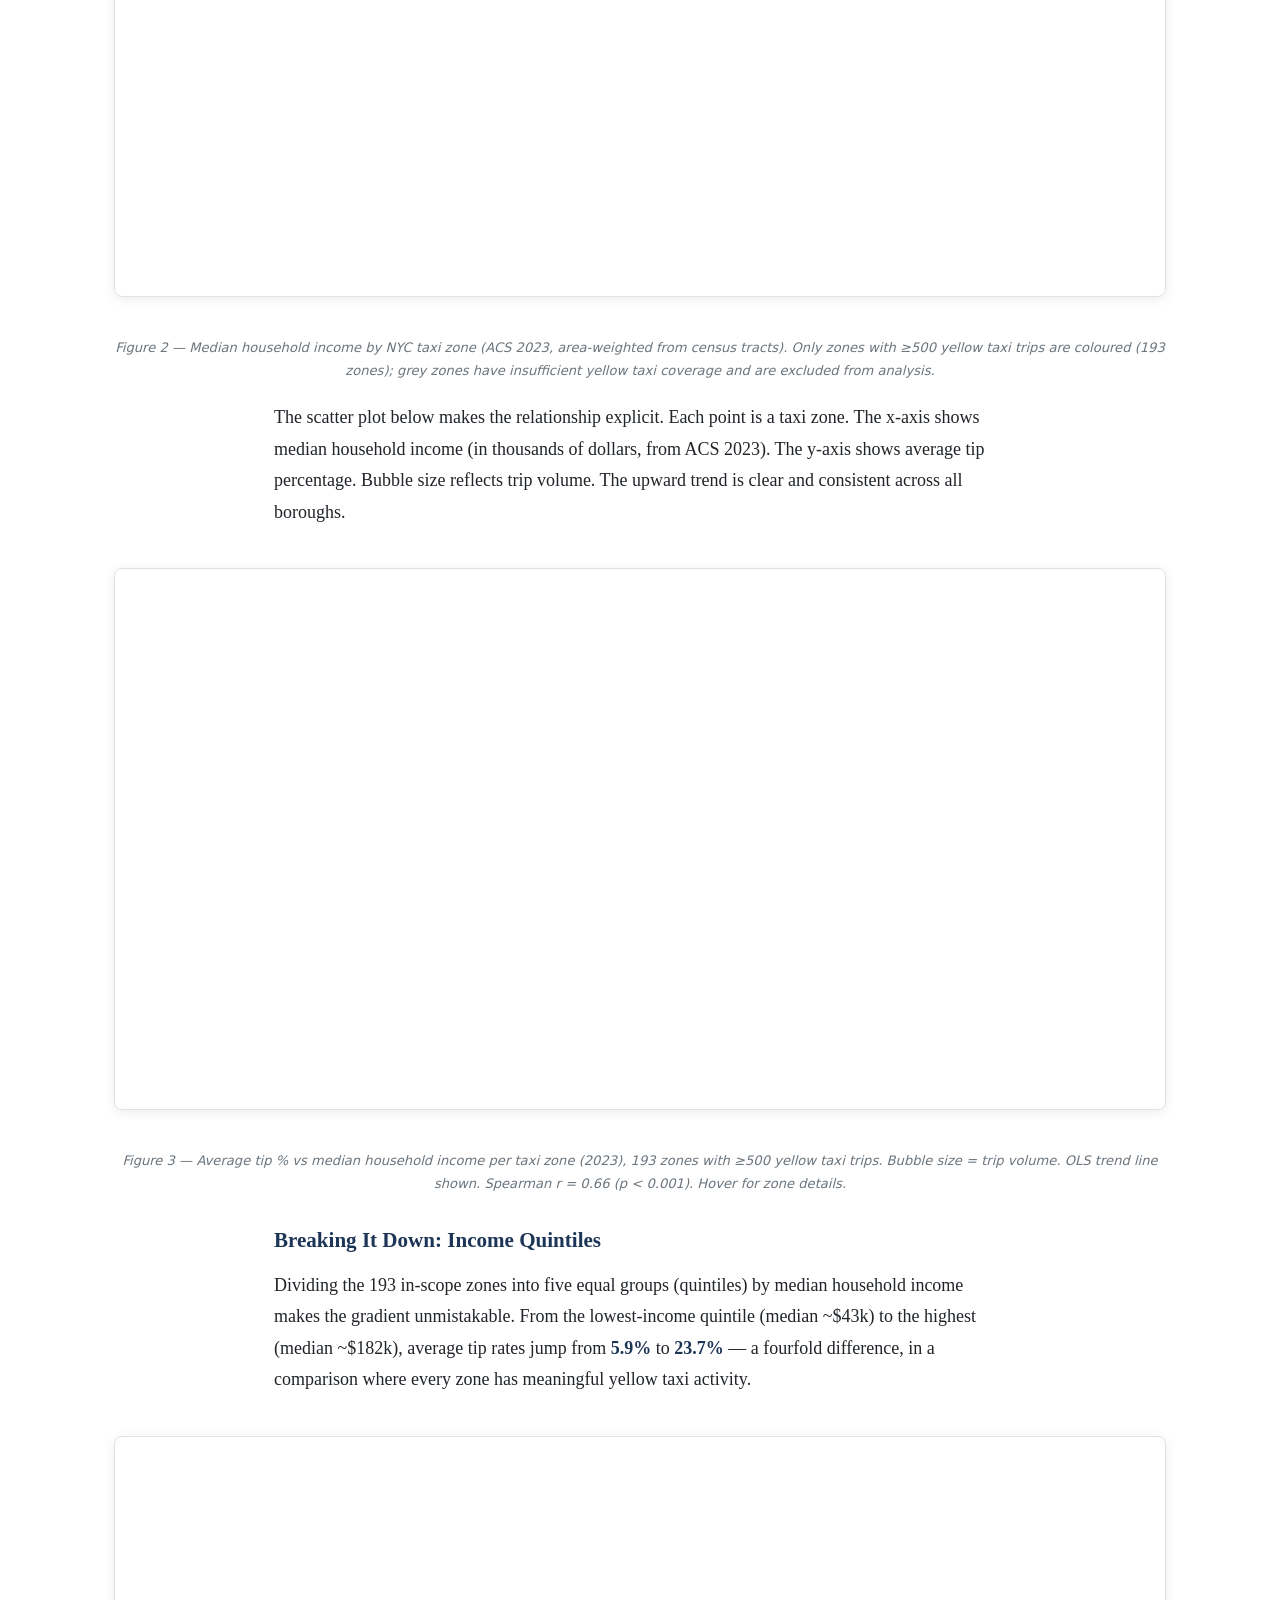
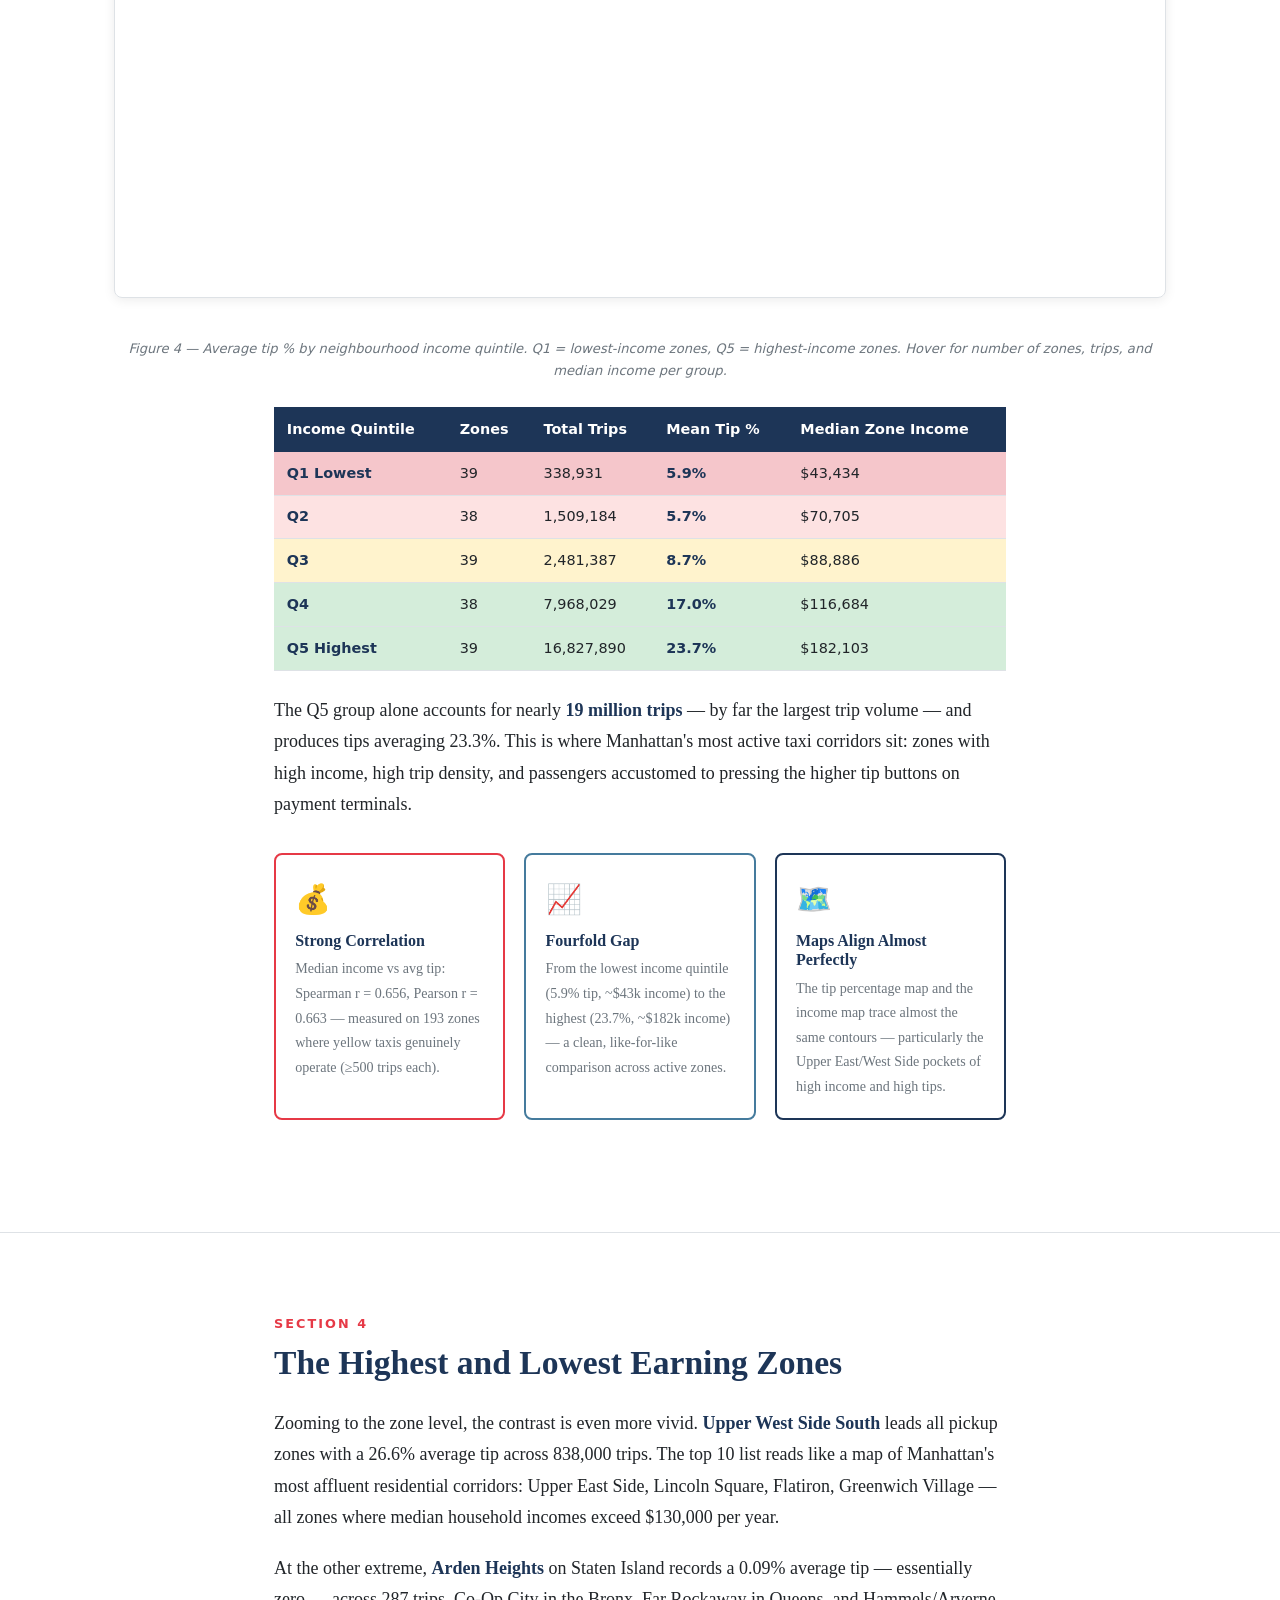
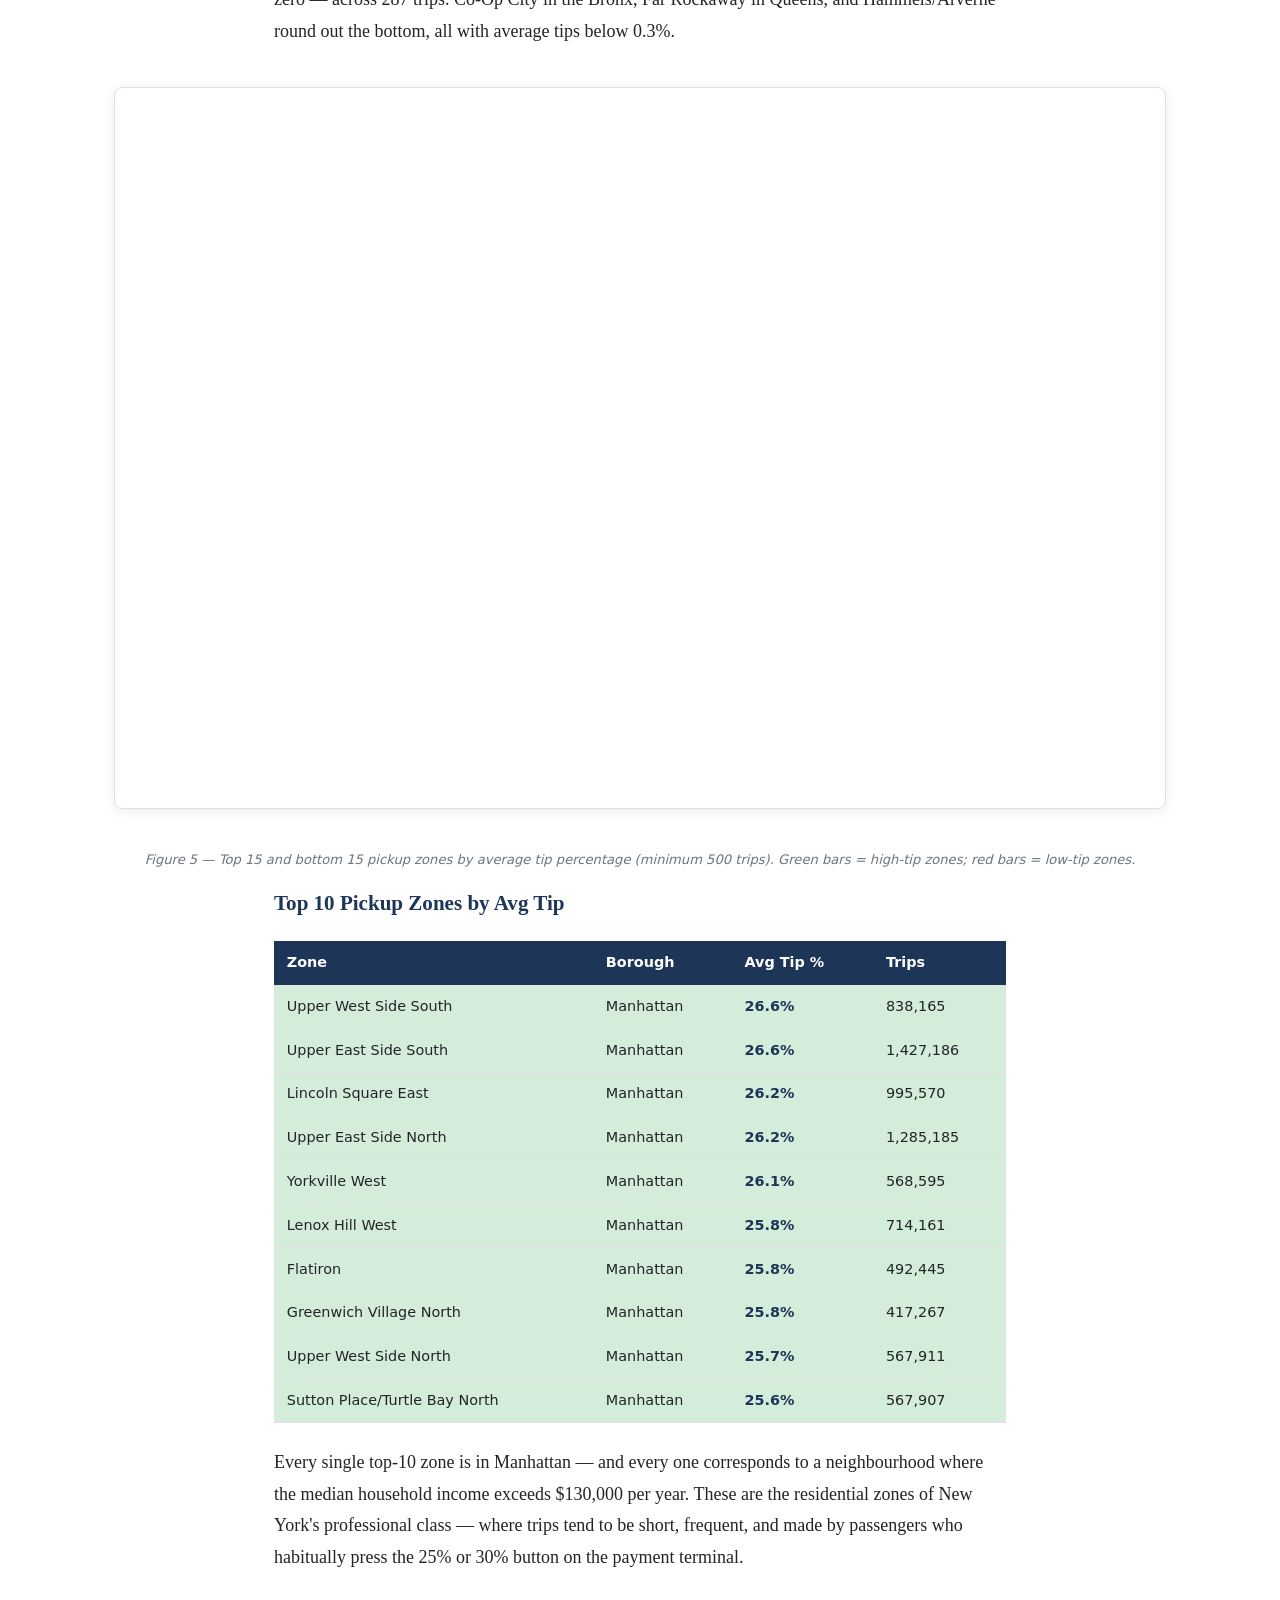
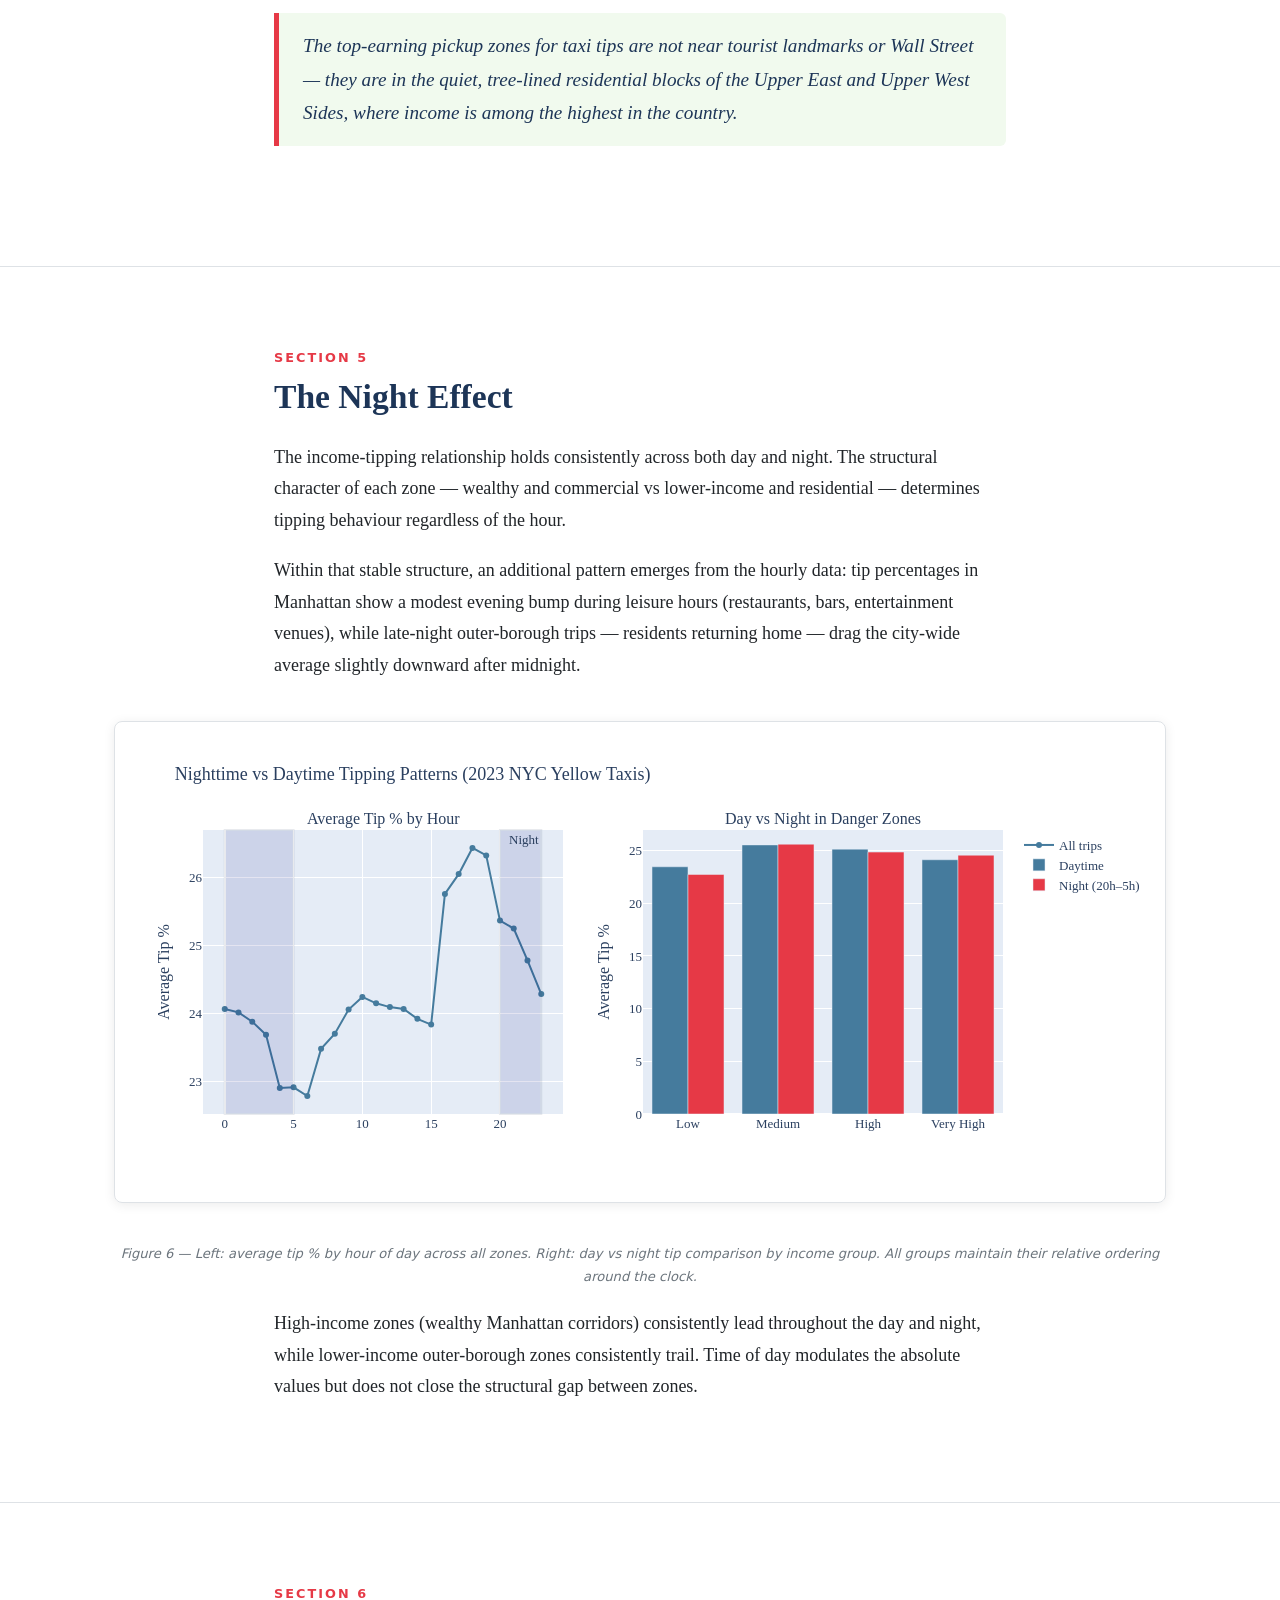
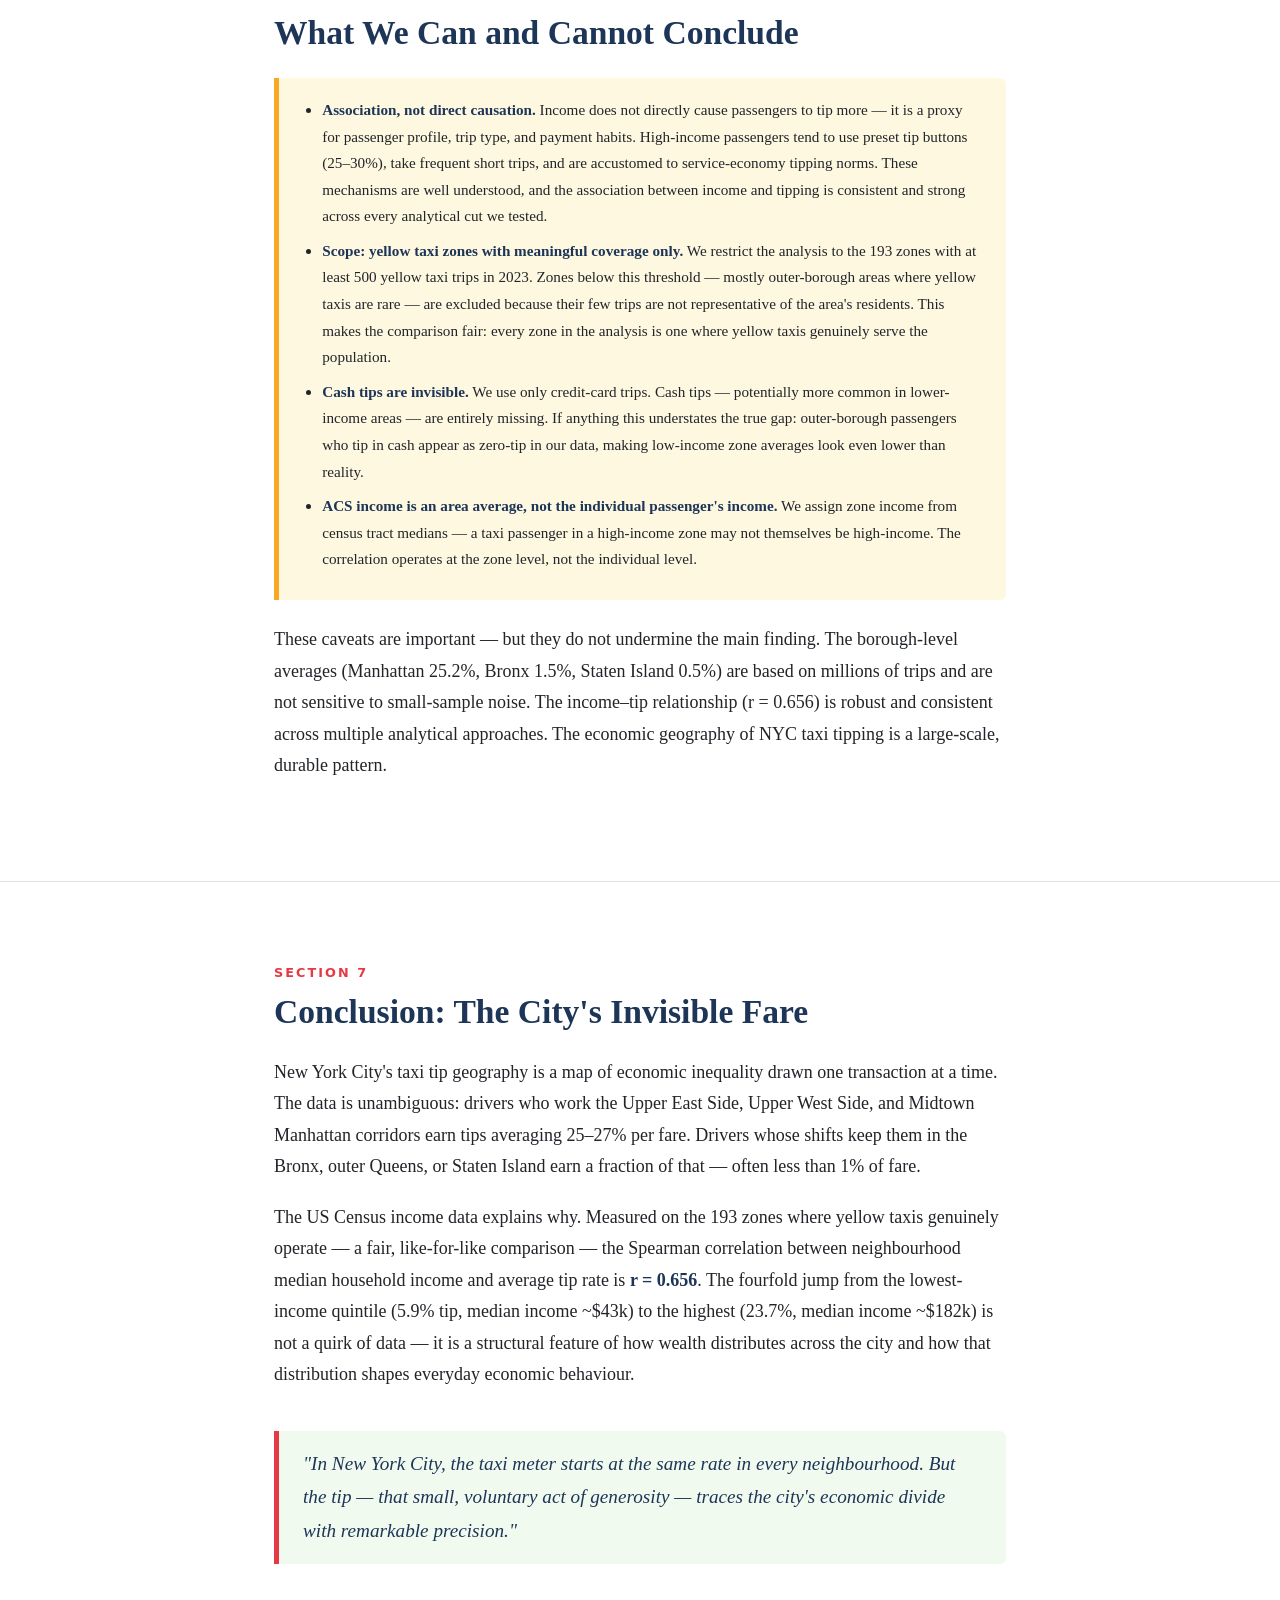
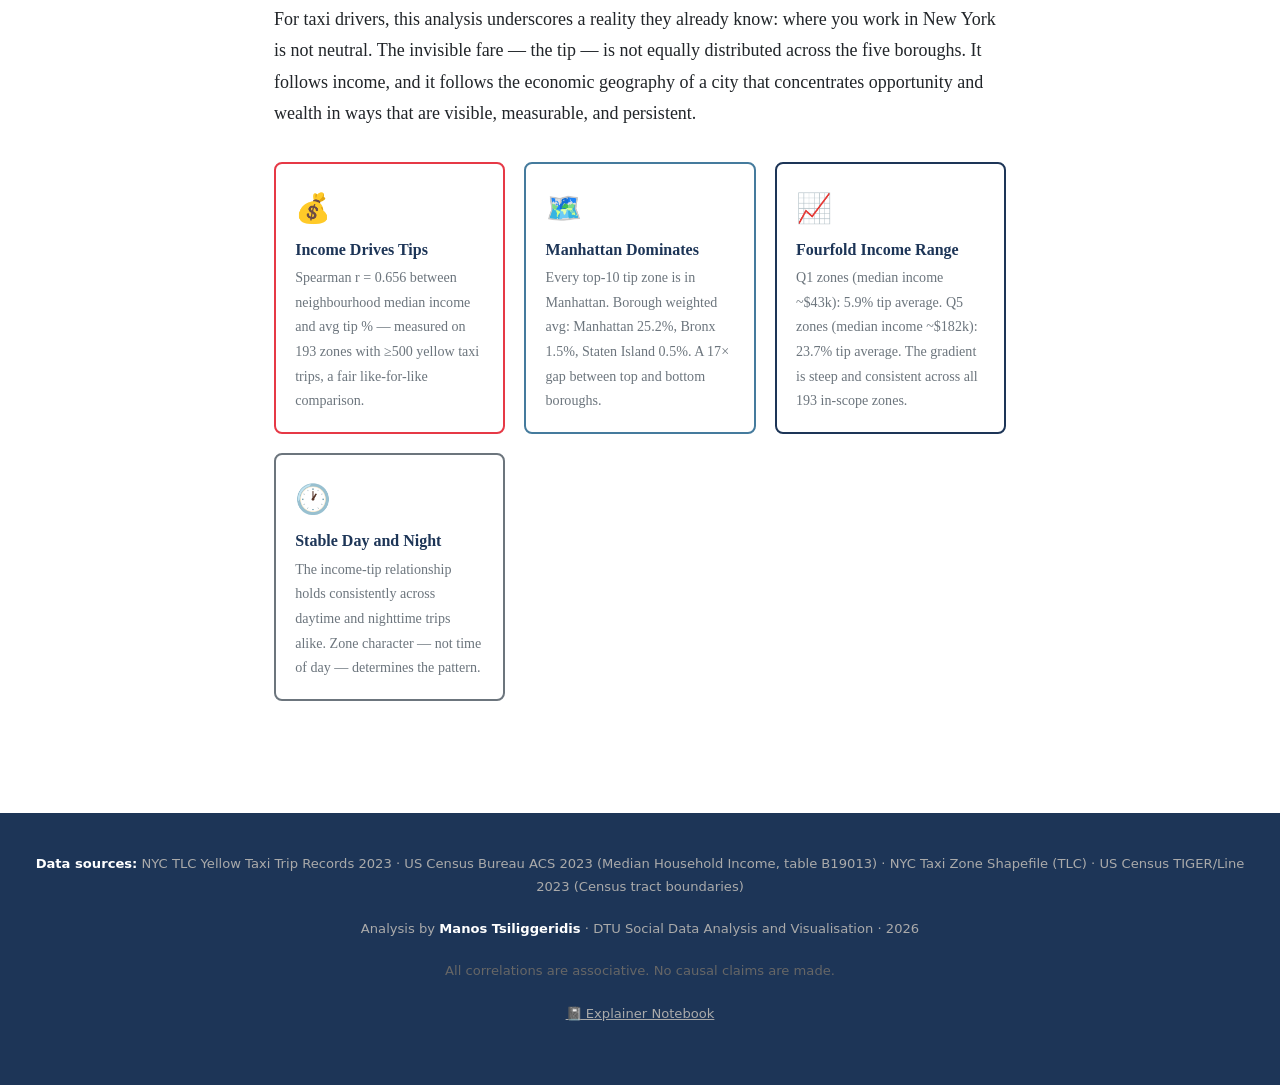
==== commit a9d58eec: "f" ====
--- a/index.html
+++ b/index.html
@@ -48,6 +48,7 @@
   <a href="#night">Night Effect</a>
   <a href="#caveats">Limitations</a>
   <a href="#conclusion">Conclusion</a>
+  <a href="explainer_notebook.ipynb" target="_blank" style="margin-left:auto; opacity:0.75;">📓 Explainer Notebook</a>
 </nav>
 
 <!-- ══ SECTION 1 · INTRODUCTION ══════════════════════════════════════ -->
@@ -627,6 +628,9 @@
   <p style="margin-top:0.5rem; color:#666;">
     All correlations are associative. No causal claims are made.
   </p>
+  <p style="margin-top:0.8rem;">
+    <a href="explainer_notebook.ipynb" target="_blank" style="color:#aaa;">📓 Explainer Notebook</a>
+  </p>
 </footer>
 
 </body>
